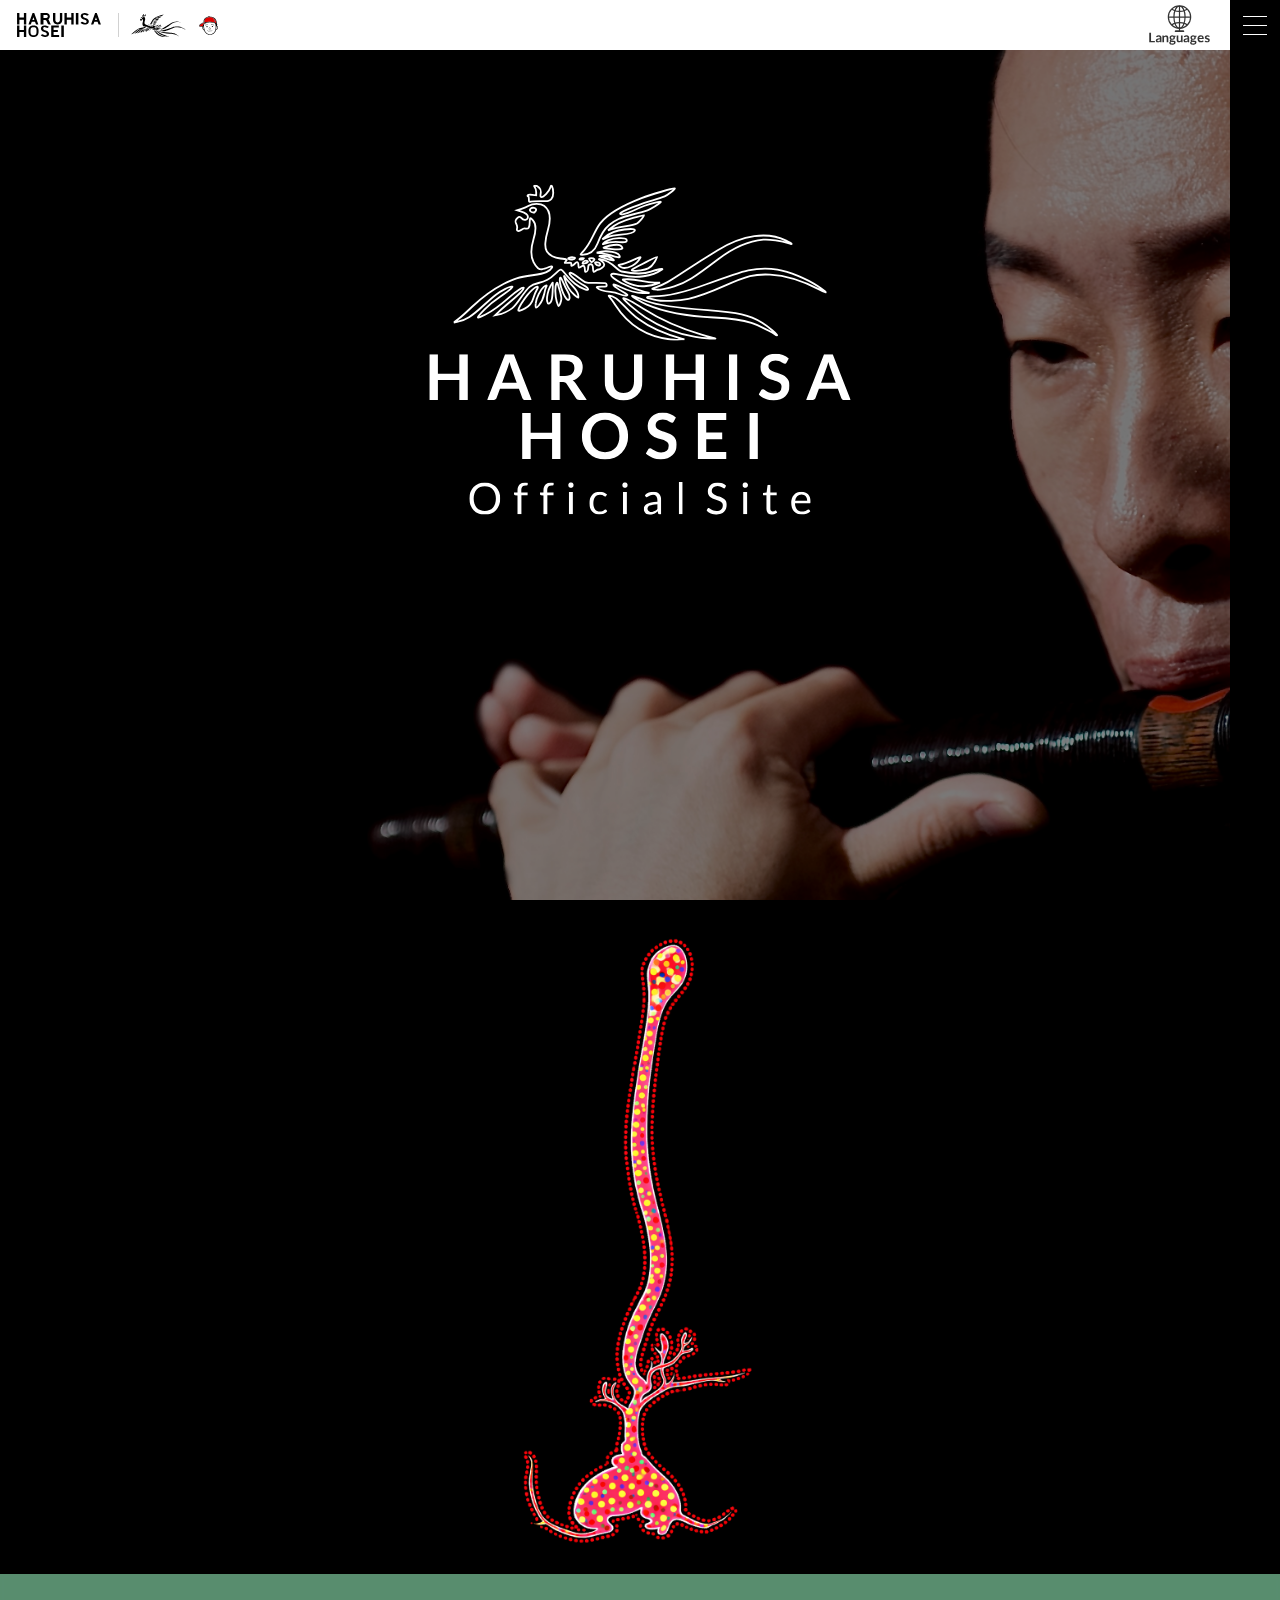
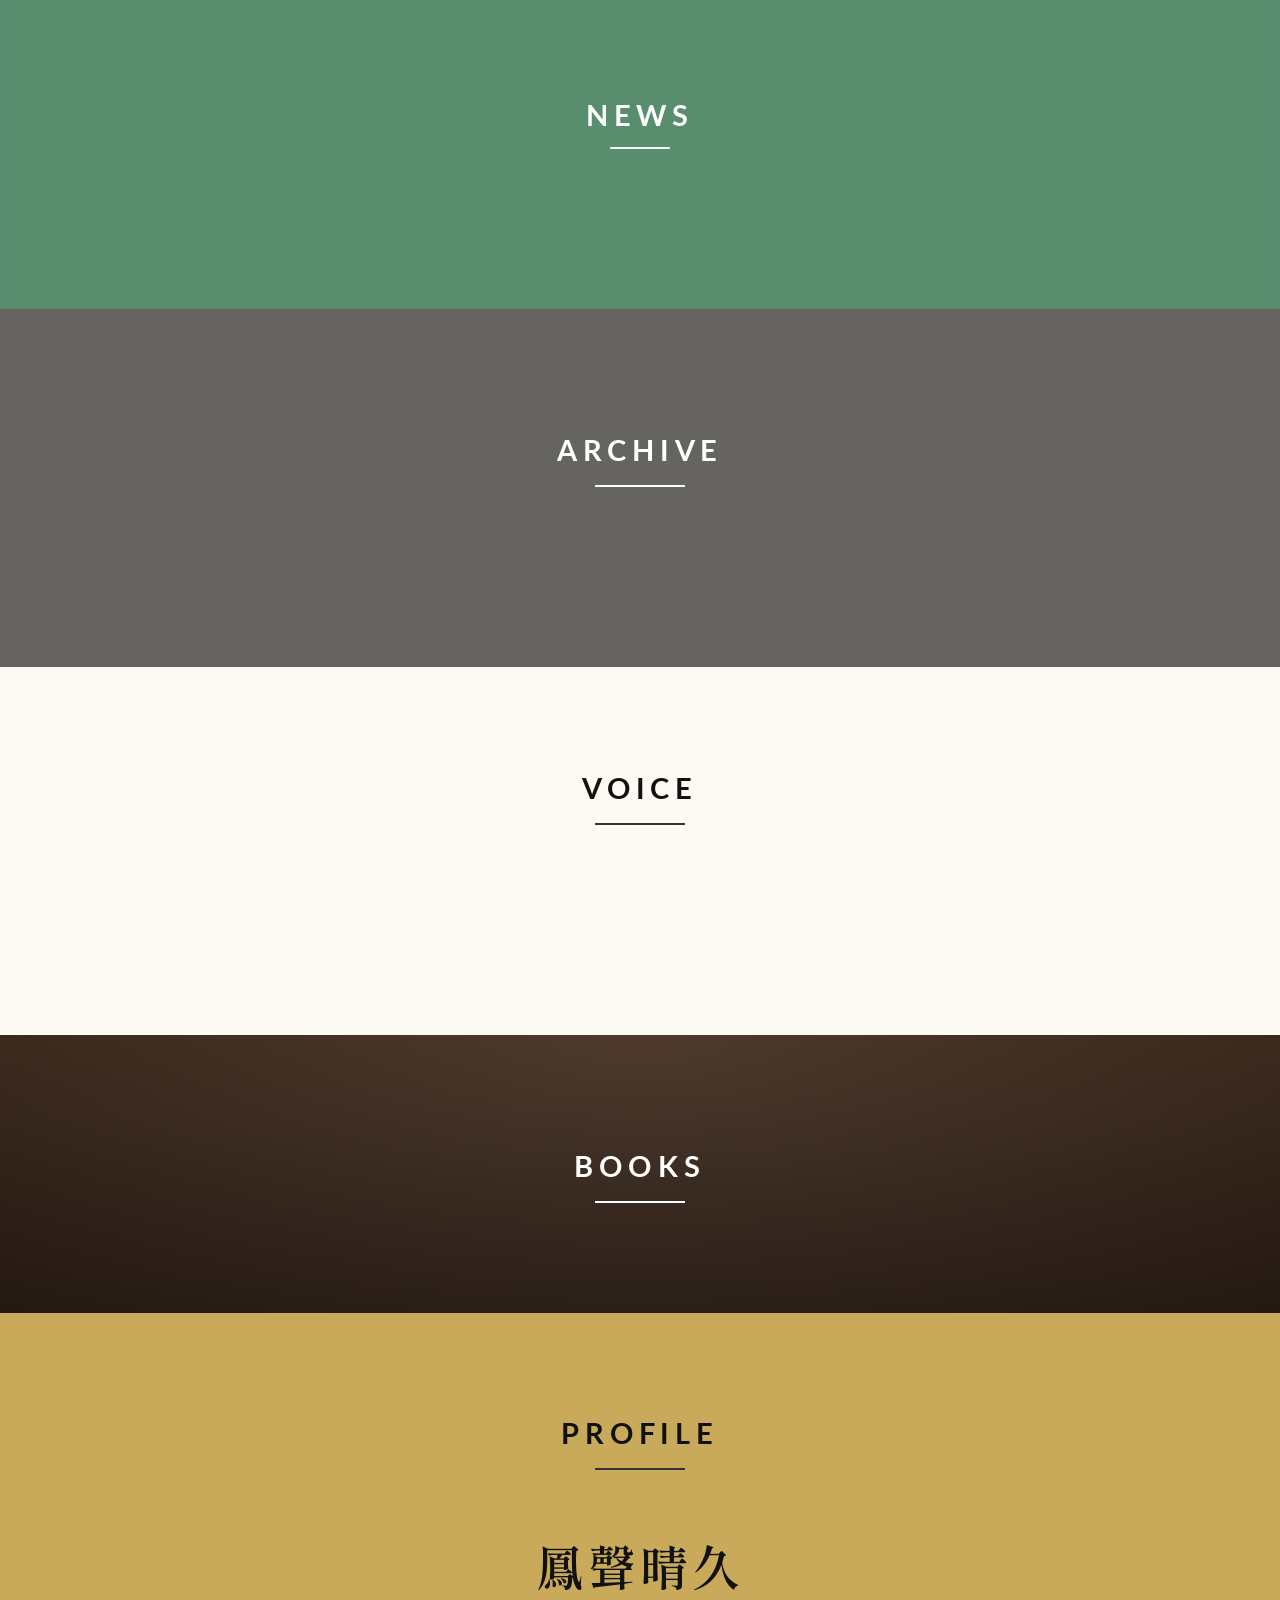
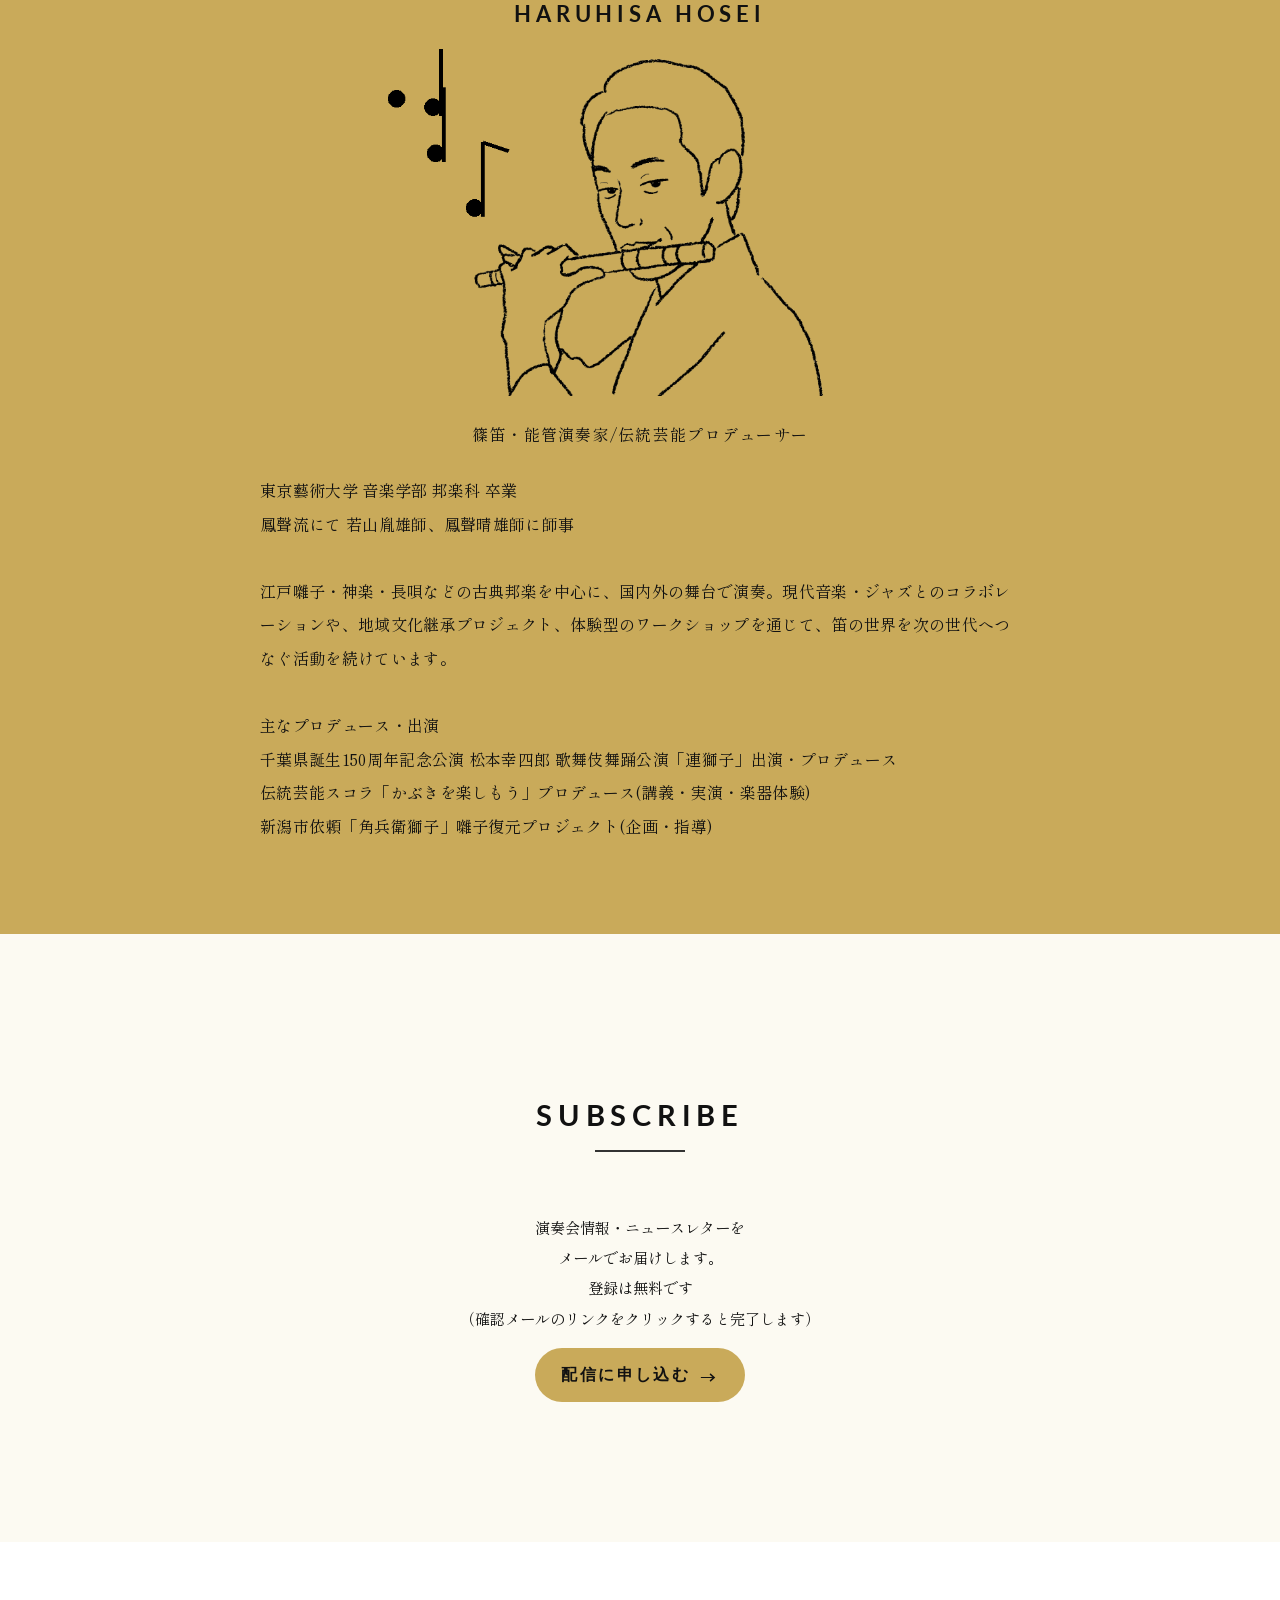
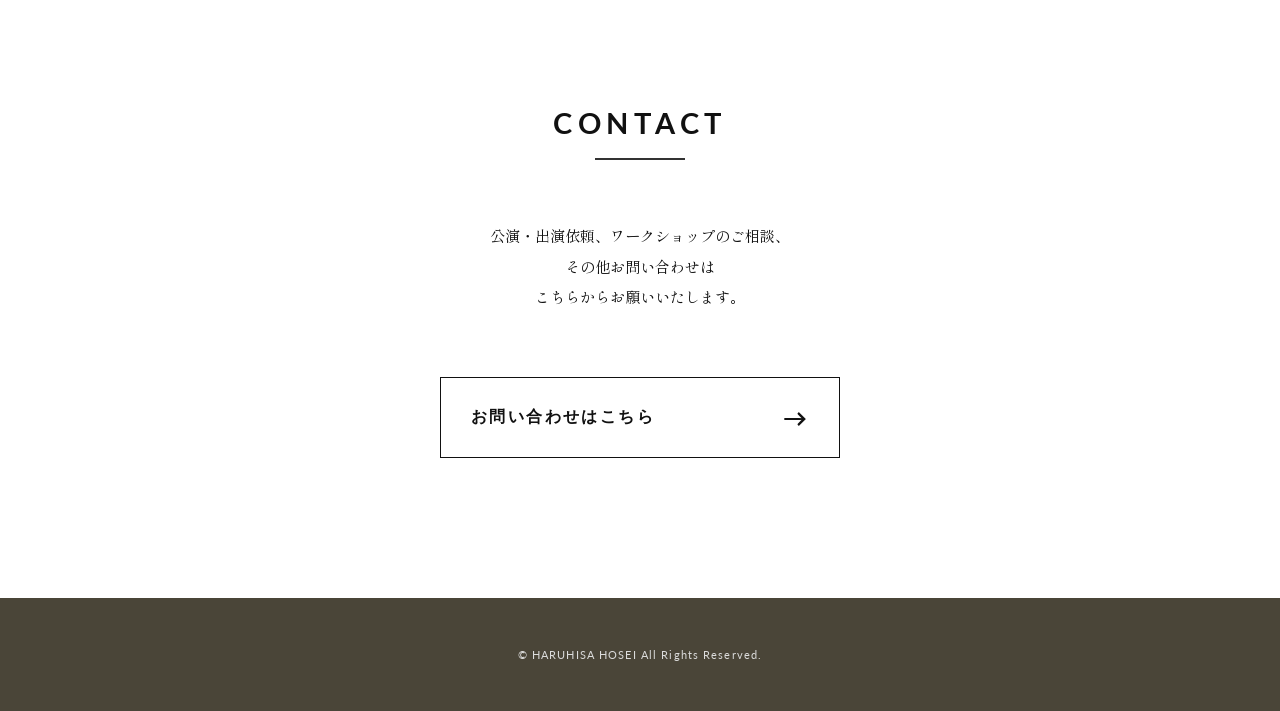
==== index.html @ f293d1dd "Add files via upload" ====
<!DOCTYPE html>
<html lang="ja">
<head>
<!-- Google tag (gtag.js) -->
<script async src="https://www.googletagmanager.com/gtag/js?id=G-Z133KGWFXY"></script>
<script>
  window.dataLayer = window.dataLayer || [];
  function gtag(){dataLayer.push(arguments);}
  gtag('js', new Date());
  gtag('config', 'G-Z133KGWFXY');
</script>

<meta charset="utf-8">
<title>鳳聲晴久|笛奏者・日本伝統音楽 Official Site</title>
<meta name="description" content="鳳聲晴久(ほうせい はるひさ)公式サイト。日本伝統音楽に基づく笛の演奏活動、公演情報、プロフィール、記録を掲載。">
<meta property="og:type" content="website">
<meta property="og:site_name" content="HARUHISA HOSEI OFFICIAL SITE">
<meta property="og:title" content="鳳聲晴久|笛奏者・日本伝統音楽 Official Site">
<meta property="og:description" content="鳳聲晴久(ほうせい はるひさ)公式サイト。日本伝統音楽に基づく笛の演奏活動、公演情報、プロフィール、記録を掲載。">
<meta property="og:url" content="https://haruhisa-hosei.com/">
<meta property="og:image" content="https://haruhisa-hosei.com/images/og-image.png">
<meta name="twitter:card" content="summary_large_image">
<meta name="viewport" content="width=device-width, initial-scale=1.0">

<link rel="icon" href="images/favicon-32.png" sizes="32x32">
<link rel="apple-touch-icon" href="images/apple-touch-icon.png">
<link rel="canonical" href="https://haruhisa-hosei.com/">
<link rel="alternate" hreflang="ja" href="https://haruhisa-hosei.com/">
<link rel="alternate" hreflang="en" href="https://haruhisa-hosei.com/index_en.html">

<link rel="stylesheet" href="https://cdn.jsdelivr.net/npm/swiper@11/swiper-bundle.min.css">
<link rel="preconnect" href="https://fonts.googleapis.com">
<link rel="preconnect" href="https://fonts.gstatic.com" crossorigin>
<link href="https://fonts.googleapis.com/css2?family=Shippori+Mincho:wght@400;700&family=Lato:wght@400;700&display=swap" rel="stylesheet">

<link rel="stylesheet" href="css/style.css">
</head>
<body class="home">
<a class="skip-link" href="#main">Skip to content</a>

<div class="top-sun-light" id="sunLight"></div>

<div class="fixed-menu-btn" id="menuBtn" role="button" tabindex="0" aria-label="メニューを開く" aria-controls="navOverlay" aria-expanded="false">
    <span></span><span></span><span></span>
</div>

<nav class="menu-overlay" id="navOverlay">
    <a class="menu-link" href="#top" style="--active-color: #fff;">TOP</a>
    <a class="menu-link" href="#news" style="--active-color: #90ee90;">NEWS</a>
    <a class="menu-link" href="#archive" style="--active-color: #aaa;">ARCHIVE</a>
    <a class="menu-link" href="#voice" style="--active-color: #3b7a57;">VOICE</a>
    <a class="menu-link" href="#books" style="--active-color: #7a4b23;">BOOKS</a>
    <a class="menu-link" href="#profile" style="--active-color: #c9aa5a;">PROFILE</a>
        <a class="menu-link" href="#subscribe" style="--active-color: #7a7a7a;">SUBSCRIBE</a>
<a class="menu-link" href="#contact" style="--active-color: #333;">CONTACT</a>
</nav>

<header id="top" class="hero-header">
    <div class="topbar">
        <div class="topbar-inner">
            <div class="brand-left">
                <img class="brand-name-logo" src="images/heder_name_logo.svg" alt="HARUHISA HOSEI">
                <div class="brand-divider"></div>
                <img alt="鳳聲晴久 公式ロゴ" class="brand-logo" src="images/phoenix_logo.svg">
                <img class="brand-face" src="images/hosei_face_cap_red.svg" alt="鳳聲晴久 アイコン">
            </div>
            <div class="topbar-right">
                <button class="lang-btn" id="langToggle" type="button" aria-label="Open language menu" aria-controls="langMenu" aria-expanded="false">
                    <img alt="言語切替" src="images/language_icon.svg">
</button>
                <div class="lang-menu" id="langMenu">
                    <a class="lang-item is-current" href="index.html" aria-current="page">JP</a>
                    <a class="lang-item" href="index_en.html">EN</a>
                </div>
            </div>
        </div>
    </div>
    <div class="hero-inner">
        <img alt="鳳聲晴久 公式ロゴ" class="profile-image hero-reveal hero-delay-logo" src="images/hero_logo.svg">
        <h1 class="english-name visually-hidden">HARUHISA HOSEI</h1>
        <p class="sub-title visually-hidden">OFFICIAL SITE</p>
    </div>
</header>


<div class="cordyceps-divider">
  <img src="images/cordyceps_original_embedded.svg" alt="Cordyceps motif" loading="lazy">
</div>

<main id="main">
    <section class="news-section" id="news">
        <h2 class="news-title fade-up">NEWS</h2>
        <div class="news-container">
            </div>
    </section>

    <section class="archive-section" id="archive">
        <div class="archive-content">
            <h2 class="section-title fade-up archive-title">ARCHIVE</h2>
            <div class="swiper archive-swiper fade-up delay-1">
                <div class="swiper-wrapper">
                    <!-- JS injects archive slides here -->
                </div>
            </div>
            </div>
        </div>
    </section>

    <section class="voice-section" id="voice">
        <h2 class="section-title fade-up">VOICE</h2>
        <div class="swiper swiper-container fade-up delay-1">
            <div class="swiper-wrapper">
                </div>
            <div class="swiper-button-next"></div>
            <div class="swiper-button-prev"></div>
        </div>
    </section>

    <section class="books-section" id="books">
  <div class="books-content">
    <h2 class="section-title fade-up">BOOKS</h2>

    <div class="swiper-container books-swiper fade-up delay-2" aria-label="Books slider">
      <div class="swiper-wrapper" id="booksWrapper">
        <!-- JS injects book slides here (from books.json) -->
      </div>

      <div class="swiper-button-prev" aria-label="Previous"></div>
      <div class="swiper-button-next" aria-label="Next"></div>
    </div>
  </div>
</section>

<section class="profile-section" id="profile">
        <div class="profile-card">
            <h2 class="section-title fade-up">PROFILE</h2>
            <div class="profile-names fade-up delay-1">
                <div class="profile-name-ja">鳳聲晴久</div>
                <div class="profile-name-en">HARUHISA HOSEI</div>
            </div>
            <div aria-label="profile animation" class="profile-anim-wrap fade-in delay-2">
                <img alt="Haruhisa Hosei" class="person-frame" src="images/profile.jpg" loading="lazy">
                <img alt="" class="notes-frame" src="images/notes_01.png" loading="lazy">
            </div>
            <div class="profile-role fade-up delay-3">篠笛・能管演奏家/伝統芸能プロデューサー</div>
            <div class="profile-text slide-left delay-4">
                東京藝術大学 音楽学部 邦楽科 卒業<br>鳳聲流にて 若山胤雄師、鳳聲晴雄師に師事<br><br>
                江戸囃子・神楽・長唄などの古典邦楽を中心に、国内外の舞台で演奏。現代音楽・ジャズとのコラボレーションや、地域文化継承プロジェクト、体験型のワークショップを通じて、笛の世界を次の世代へつなぐ活動を続けています。<br><br>
                主なプロデュース・出演<br>
                千葉県誕生150周年記念公演 松本幸四郎 歌舞伎舞踊公演「連獅子」出演・プロデュース<br>
                伝統芸能スコラ「かぶきを楽しもう」プロデュース(講義・実演・楽器体験)<br>
                新潟市依頼「角兵衛獅子」囃子復元プロジェクト(企画・指導)
            </div>
        </div>
    </section>
    <section class="subscribe-preview-section" id="subscribe">
        <h2 class="section-title fade-up">SUBSCRIBE</h2>
        <p class="fade-up delay-1" style="line-height:2.0; font-size:0.95rem;">
            演奏会情報・ニュースレターを<br>
            メールでお届けします。<br>
            登録は無料です<br>
            （確認メールのリンクをクリックすると完了します）
        </p>
        <a class="subscribe-link-btn fade-up delay-2" href="subscribe/index.html">
            配信に申し込む <span class="subscribe-arrow">→</span>
        </a>
</section>

<section class="contact-preview-section" id="contact">
        <h2 class="section-title fade-up">CONTACT</h2>
        <p class="fade-up delay-1" style="line-height:2.0; font-size:0.95rem;">
            公演・出演依頼、ワークショップのご相談、<br>その他お問い合わせは<br>こちらからお願いいたします。
        </p>
        <a class="contact-link-btn fade-up delay-2" href="contact.html">
            お問い合わせはこちら <span class="contact-arrow">→</span>
        </a>
    </section>
</main>

<footer>
    © HARUHISA HOSEI All Rights Reserved.
</footer>

<script src="https://cdn.jsdelivr.net/npm/swiper@11/swiper-bundle.min.js"></script>
<script>
  // First-party analytics (Cloudflare Worker)
  window.SELF_ANALYTICS_SITE = "main";
  window.SELF_ANALYTICS_NAME = "official";
  window.SELF_ANALYTICS_ENDPOINT = "https://analytics-worker.dic706.workers.dev/event";
</script>
<script src="js/script.js"></script>
</body>
</html>
---- css/style.css ----
@charset "UTF-8";

/* =========================================
   Base & Variables
   ========================================= */
:root {
    --color-bg-home: #fcfaf2;
    --color-bg-white: #ffffff;
    --color-text-main: #111111;
    --color-text-light: #dcdcdc;
    --color-accent-news: rgba(59, 122, 87, 0.85);
    --color-accent-profile: #c9aa5a;
    --color-footer: #4a4538;
    --font-serif: 'Shippori Mincho', serif;
    --font-sans: 'Lato', sans-serif;
}

*, *::before, *::after { box-sizing: border-box; }

body {
    font-family: var(--font-serif);
    margin: 0; padding: 0;
    color: var(--color-text-main);
    min-height: 100vh;
    width: 100%;
    position: relative;
    /* Default for contact page */
    background-color: var(--color-bg-white);
    display: flex;
    flex-direction: column;
}

a { text-decoration: none; color: inherit; }


/* Accessible: hide visually but keep for SEO/screen readers */
.visually-hidden {
  position: absolute !important;
  width: 1px !important;
  height: 1px !important;
  padding: 0 !important;
  margin: -1px !important;
  overflow: hidden !important;
  clip: rect(0, 0, 0, 0) !important;
  white-space: nowrap !important;
  border: 0 !important;
}


/* Home Specific Body Background */
body.home {
    background-color: var(--color-bg-home);
    overflow-x: hidden;
    display: block; /* Reset flex column */
}
body.home::before {
    content: ""; position: fixed; inset: 0;
    background-image: url('../images/bamboo.png');
    background-size: cover; background-position: center top;
    opacity: 0.15; mix-blend-mode: multiply; z-index: -5; pointer-events: none;
}

/* =========================================
   Animations
   ========================================= */
.fade-up { opacity: 0; transform: translateY(30px); transition: all 1.0s cubic-bezier(0.16, 1, 0.3, 1); }
.fade-up.is-visible { opacity: 1; transform: translateY(0); }
.fade-in { opacity: 0; transition: opacity 2s ease-out; }
.fade-in.is-visible { opacity: 1; }
.slide-left { opacity: 0; transform: translateX(-50px); transition: all 1.2s cubic-bezier(0.16, 1, 0.3, 1); }
.slide-left.is-visible { opacity: 1; transform: translateX(0); }

.delay-1 { transition-delay: 0.1s; }
.delay-2 { transition-delay: 0.3s; }
.delay-3 { transition-delay: 0.5s; }
.delay-4 { transition-delay: 0.7s; }

.hero-reveal { opacity: 0; animation: heroReveal 1.4s cubic-bezier(0.22, 1, 0.36, 1) forwards; }
@keyframes heroReveal { 0% { opacity: 0; transform: translateY(25px); } 100% { opacity: 1; transform: translateY(0); } }
.hero-delay-logo { animation-delay: 0.8s; }
.hero-delay-title { animation-delay: 1.1s; }
.hero-delay-sub { animation-delay: 1.4s; }

/* Light Effect (Home) */
.top-sun-light {
    position: fixed; top: 0; left: 0; width: 100%; height: 60px;
    background: linear-gradient(to bottom, rgba(255, 255, 255, 1.0) 0%, rgba(255, 240, 190, 0.6) 50%, rgba(255, 255, 255, 0) 100%);
    z-index: 100; pointer-events: none; mix-blend-mode: hard-light;
    opacity: 0; transition: opacity 0.6s ease;
}
.top-sun-light.is-active { opacity: 1; animation: lightShimmer 4s ease-in-out infinite alternate; }
@keyframes lightShimmer { 0% { opacity: 0.9; } 100% { opacity: 1.0; transform: scaleY(1.05); } }

/* =========================================
   Header & Navigation
   ========================================= */
/* Topbar (Sticky on Contact, Absolute on Home) */
.topbar {
    width: 100%; height: 50px; background: #fff; z-index: 50;
    display: flex; align-items: center;
}
body.home .topbar { position: absolute; top: 0; left: 0; }
body.page-contact .topbar { position: fixed; top: 0; left: 0; height: 60px; border-bottom: 1px solid rgba(0,0,0,0.05); }

.topbar-inner {
    width: 100%; height: 100%; padding: 0 60px 0 12px;
    display: flex; justify-content: space-between; align-items: center; box-sizing: border-box;
}
body.page-contact .topbar-inner { padding: 0 20px 0 20px; padding-right: 70px; }

.brand-left { display: flex; align-items: center; gap: 10px; color: #111; }
.brand-stacked { display: flex; flex-direction: column; align-items: flex-start; justify-content: center; line-height: 0.92; }
.brand-stacked .b1, .brand-stacked .b2 {
    font-family: var(--font-sans); font-weight: 700; font-size: 12px;
    letter-spacing: 0.26em; margin: 0; line-height: 1; color: #111;
}
.brand-divider { width: 1px; height: 24px; background: rgba(0,0,0,0.18); }
.brand-logo { height: 20px; width: auto; display: block; }

/* Language Menu */
.topbar-right { position: relative; display: flex; align-items: center; justify-content: center; margin-left: auto; }
.lang-btn {
    width: 50px; height: 50px; display: flex; flex-direction: column; align-items: center; justify-content: center;
    gap: 4px; border: 0; background: transparent; padding: 0; cursor: pointer; color: #111;
}
.lang-btn img { width: 22px; height: 22px; display: block; }
.lang-btn .lang-label { font-family: var(--font-sans); font-size: 11px; letter-spacing: 0.06em; line-height: 1; color: #111; }

.lang-menu {
    position: absolute; top: 50px; right: -10px;
    background: #fff; border: 1px solid #eee; box-shadow: 0 4px 12px rgba(0,0,0,0.1);
    display: flex; flex-direction: column; width: 80px;
    opacity: 0; visibility: hidden; transform: translateY(-10px);
    transition: all 0.3s ease; z-index: 10002;
}
.lang-menu.is-open { opacity: 1; visibility: visible; transform: translateY(0); }
.lang-item {
    display: block; padding: 12px 0; text-align: center;
    font-family: var(--font-sans); font-size: 0.9rem; color: #999;
    text-decoration: none; transition: 0.3s;
}
.lang-item:hover { background-color: var(--color-bg-home); color: #111; }
.lang-item.is-current { color: #111; font-weight: bold; pointer-events: none; }

/* Hamburger Menu */
.fixed-menu-btn {
    position: fixed; top: 0; right: 0; width: 50px; height: 50px;
    background-color: #000; z-index: 10001;
    display: flex; flex-direction: column; justify-content: center; align-items: center;
    cursor: pointer; transition: top 0.5s cubic-bezier(0.2, 0.8, 0.2, 1);
}
body.page-contact .fixed-menu-btn { width: 60px; height: 60px; }
.fixed-menu-btn.is-active-scroll { top: 50px; }

.fixed-menu-btn span {
    display: block; width: 24px; height: 1px; background-color: #fff;
    margin: 4px 0; transition: 0.4s;
}
.fixed-menu-btn.is-open span:nth-child(1) { transform: translateY(9px) rotate(45deg); }
.fixed-menu-btn.is-open span:nth-child(2) { opacity: 0; }
.fixed-menu-btn.is-open span:nth-child(3) { transform: translateY(-9px) rotate(-45deg); }

.menu-overlay {
    position: fixed; inset: 0; background: rgba(0, 0, 0, 0.95); z-index: 10000;
    display: flex; flex-direction: column; justify-content: center; align-items: flex-start;
    padding-left: 10%; opacity: 0; pointer-events: none; transition: opacity 0.5s;
}
.menu-overlay.is-open { opacity: 1; pointer-events: auto; }
.menu-link {
    font-family: var(--font-sans); font-size: 2rem; color: #fff; text-decoration: none;
    margin: 15px 0; letter-spacing: 0.1em; position: relative;
    will-change: letter-spacing, color;
    transition: letter-spacing 0.5s cubic-bezier(0.25, 0.46, 0.45, 0.94), color 0.3s ease;
}
.menu-link.is-active, .menu-link:active, .menu-link:hover { letter-spacing: 0.3em; color: var(--active-color); }


/* =========================================
   Home: Hero Section
   ========================================= */
header.hero-header {
    position: relative; min-height: 100vh; width: 100%;
    display: flex; align-items: center; justify-content: center; text-align: center;
    background-image: url('../images/officialtop.png');
    background-size: 88%; background-position: 68% center;
    background-repeat: no-repeat; background-color: #000; color: #fff;
    opacity: 0; transition: opacity 2s ease;
}
header.hero-header.is-visible { opacity: 1; }
header.hero-header::before{ content:""; position:absolute; inset:0; background: rgba(0,0,0,0.46); z-index:0; pointer-events:none; }

.hero-inner { position: relative; z-index: 2; transform: translateY(-100px); text-align: center; }
.profile-image { width: 440px; max-width: 92vw; height: auto; display: block; margin: 0 auto; filter: drop-shadow(0 14px 30px rgba(0,0,0,0.40)); }
.english-name {
    font-family: var(--font-sans); font-size: 4.2rem; letter-spacing: 0.32em;
    font-weight: 700; line-height: 1.05; text-transform: uppercase;
    text-shadow: 0 10px 24px rgba(0,0,0,0.40); margin: -10px 0 0 0;
}
.sub-title {
    font-family: var(--font-sans); font-size: 1.1rem; letter-spacing: 0.38em;
    opacity: 0.95; text-shadow: 0 10px 24px rgba(0,0,0,0.40); margin-top: -2px;
}
.hero-tagline { display: none !important; }

/* =========================================
   Home: News Section
   ========================================= */
.news-section {
    background-color: var(--color-accent-news); color: #fff;
    padding: 100px 20px; text-align: center; margin-bottom: 0px;
    backdrop-filter: blur(2px); position: relative; z-index: 1;
}
.section-title {
    text-align: center; font-size: 1.8rem; letter-spacing: 0.2em;
    margin-bottom: 60px; font-weight: 700; font-family: var(--font-sans);
}
.section-title::after { content: ""; display: block; width: 90px; height: 2px; background: #333; margin: 18px auto 0; }
.news-title { font-size: 1.8rem; letter-spacing: 0.2em; margin-bottom: 60px; font-weight: 700; font-family: var(--font-sans); }
.news-title::after { content: ""; display: block; width: 60px; height: 2px; background: #fff; margin: 15px auto 0; border-radius: 2px; }
.news-container { max-width: 600px; margin: 0 auto; text-align: left; }
.news-item { margin-bottom: 50px; }
/* News Stagger Animation handled in JS/CSS */
.news-item.fade-up { opacity: 0; transform: translateY(14px); transition: opacity .55s ease, transform .55s ease; will-change: opacity, transform; }
.news-item.fade-up.is-visible { opacity: 1; transform: translateY(0); }

.news-date { font-size: 1.5rem; font-weight: 700; font-family: var(--font-sans); margin-bottom: 15px; display: block; }
.news-text { font-size: 0.95rem; line-height: 2.0; opacity: 0.9; }
.news-text a { text-decoration: underline; color: #fff; }

/* =========================================
   Home: Archive Section
   ========================================= */
.archive-section {
    position: relative; padding: 100px 0 120px;
    background-image: url('../images/image.png'); /* Note: User to provide/check this */
    background-size: cover; background-position: center; background-attachment: fixed;
    color: #fff;
}
.archive-section::before { content: ""; position: absolute; inset: 0; background: rgba(0,0,0,0.6); }
.archive-content { position: relative; z-index: 2; }
.archive-title { color: #fff; }
.archive-title::after { background: #fff; }

.archive-swiper .swiper-slide { height: auto; width: 300px; padding: 0; background: transparent; flex-direction: column; align-items: flex-start; }
.archive-card {
    background: #fff; padding: 0; width: 100%; height: 484px;
    box-shadow: 0 15px 40px rgba(0,0,0,0.5); transition: transform 0.3s;
    display: flex; flex-direction: column; overflow: hidden;
}
.archive-card img { width: 100%; height: 424px; display: block; object-fit: cover; }
.archive-info {
    background: #fff; padding: 5px 15px; width: 100%; color: #111; height: 60px;
    display: flex; flex-direction: column; justify-content: center;
}
.archive-date { font-family: var(--font-sans); font-size: 0.75rem; color: #666; margin: 0; }
.archive-name { font-size: 0.9rem; font-weight: bold; line-height: 1.3; margin: 2px 0 0; }

/* =========================================
   Home: Voice Section
   ========================================= */
.voice-section { padding: 80px 0 100px; width: 100%; overflow: hidden; position: relative; z-index: 1; }
.swiper-container { width: 100%; padding-bottom: 50px; }
.voice-slide {
    background: #fff; width: 85%; max-width: 380px; height: 600px;
    box-shadow: 0 10px 30px rgba(0,0,0,0.08); display: flex; flex-direction: column;
    justify-content: flex-start; padding: 0; overflow: hidden;
}
.voice-img-box {
    width: 100%; height: 300px; flex-shrink: 0; margin-bottom: 0;
    display: flex; justify-content: center; align-items: center; background: #fff; overflow: hidden;
}
.voice-photo { width: 100%; height: 100%; object-fit: cover; display: block; }
.voice-logo-placeholder { width: 50%; height: auto; opacity: 0.8; object-fit: contain; }

.voice-content { width: 100%; text-align: left; padding: 20px 30px 30px; flex-grow: 1; }
.voice-date-text {
    font-family: var(--font-sans); font-size: 1.6rem; letter-spacing: 0.1em;
    margin: 0 0 8px 0; padding-bottom: 8px; border-bottom: 2px solid #111;
    display: inline-block; width: 100%;
}
.voice-body { font-size: 0.95rem; line-height: 1.8; color: #111; text-align: left; margin-top: 0; }
.swiper-button-next, .swiper-button-prev {
    color: #333 !important; background: rgba(255,255,255,0.9);
    width: 50px; height: 50px; border-radius: 50%; box-shadow: 0 2px 10px rgba(0,0,0,0.1);
}

/* =========================================
   Home: Books Section
   ========================================= */
.books-section{
    /* 木目本棚っぽい雰囲気（画像不要のCSS木目） */
    background:
      radial-gradient(1200px 600px at 50% 0%, rgba(255,255,255,0.10), rgba(0,0,0,0.25)),
      linear-gradient(180deg, #3a2415, #23150d);
    padding: 90px 20px;
    color: #fff;
    position: relative;
    overflow: hidden;
}

.books-content{ max-width: 980px; margin: 0 auto; }
.books-section .section-title{ color:#fff; margin-bottom: 10px; letter-spacing: 0.22em; }
.books-section .section-title::after{ background:#fff; }

.books-lead{
    color: rgba(255,255,255,0.78);
    margin: 0 0 26px;
    text-align: center;
    font-size: 14px;
}

.books-swiper .swiper-slide{ background: transparent; }

.book-card{
  width:85%;
  max-width:380px;
  height:600px;
  background:#fff;
  box-shadow:0 8px 18px rgba(0,0,0,0.18);
  overflow:hidden;
  border-radius:0;
  border:none;
  display:flex;
  flex-direction:column;
}

.book-cover{
  height:240px; /* 4:6 ratio (image:text) within 600px card */
  background:#eee;
  overflow:hidden;
  border-radius:0;
  border:none;
}
.book-cover img{
  width:100%;
  height:100%;
  object-fit:cover;
  display:block;
  border-radius:0;
}

.book-info{ display:flex; flex-direction:column; justify-content:center; min-width:0; }

.book-title{ margin:0; font-size:22px; line-height:1.2; }
.book-sub{ margin:8px 0 10px; color: rgba(255,255,255,0.82); font-size:14px; }
.book-meta{ font-size:13px; color: rgba(255,255,255,0.72); margin-bottom: 14px; }

.book-buy{
    display: inline-flex;
    align-items: center;
    justify-content: center;
    padding: 12px 16px;
    border-radius: 12px;
    background: #fff;
    color: #1a120c;
    text-decoration: none;
    font-weight: 800;
    width: fit-content;
    transition: transform .18s ease, opacity .18s ease;
}
.book-buy:hover{ transform: translateY(-1px); }

.book-detail{
  flex:1; /* takes remaining ~360px */
  padding:22px;
  position:relative;
  z-index:1;
  display:flex;
  flex-direction:column;
  justify-content:flex-start;
}
.book-detail summary{ cursor:pointer; font-size:13px; opacity:0.9; }
.book-detail-inner{ margin-top: 10px; font-size:13px; color: rgba(255,255,255,0.78); }

.book-back{
    margin-top: 12px;
    border-radius: 12px;
    overflow: hidden;
    border: 1px solid rgba(255,255,255,0.12);
    background: rgba(255,255,255,0.04);
    max-width: 320px;
}
.book-back img{ width:100%; height:auto; display:block; }

@media (max-width: 640px){
    .book-card{ grid-template-columns: 1fr; }
    .book-cover{ max-width: 260px; margin: 0 auto; }
    .book-info{ text-align: center; }
    .book-buy{ margin: 0 auto; }
    .book-back{ margin-left: auto; margin-right: auto; }
}

/* =========================================
   Home: Profile Section
   ========================================= */
.profile-section { background: var(--color-accent-profile); padding: 80px 20px 90px; }
.profile-card { max-width: 820px; margin: 0 auto; }
.profile-names { margin-bottom: 22px; text-align: center; }
.profile-name-ja { font-size: 48px; letter-spacing: 0.08em; font-weight: 600; }
.profile-name-en { font-family: var(--font-sans); font-size: 22px; letter-spacing: 0.22em; font-weight: 700; }
.profile-role { text-align: center; font-size: 16px; letter-spacing: 0.08em; margin: 18px 0 0; }
.profile-text {
    max-width: 760px; margin: 28px auto 0; font-size: 16px; line-height: 2.1;
    letter-spacing: 0.02em; text-align: left;
}
.profile-anim-wrap { width: min(520px, 88vw); margin: 18px auto 26px; position: relative; }
.profile-anim-wrap img { width: 100%; height: auto; display: block; }
.profile-anim-wrap .notes-frame { position: absolute; inset: 0; pointer-events: none; }

/* =========================================
   Home: Contact Preview
   ========================================= */


/* Subscribe Preview Section (between PROFILE and CONTACT) */
.subscribe-preview-section{
  padding: 140px 20px;
  text-align: center;
  background-color:  transparent;
}
.subscribe-link-btn{
  display: inline-flex;
  align-items: center;
  justify-content: center;
  gap: 10px;
  padding: 16px 26px;
  border: 1px solid var(--color-border);
  border-radius: 999px;
  background-color: var(--color-accent-profile);
  color: #111;
  text-decoration: none;
  letter-spacing: 0.15em;
  text-transform: uppercase;
  font-weight: 700;
  font-family: var(--font-sans);
  transition: transform .2s ease, box-shadow .2s ease, background-color .2s ease;
}
.subscribe-link-btn:hover{
  transform: translateY(-2px);
  box-shadow: 0 12px 28px rgba(0,0,0,.10);
}
.subscribe-link-btn:active{
  transform: translateY(0);
  box-shadow: 0 6px 14px rgba(0,0,0,.10);
}
.subscribe-link-btn .arrow{
  font-size: 18px;
  line-height: 1;
}
.subscribe-link-btn:hover{
  transform: translateY(-1px);
  background-color: rgba(255,255,255,1);
}
.subscribe-arrow{
  display: inline-block;
  transform: translateY(1px);
}

.contact-preview-section { background-color: #fff; padding: 140px 20px; text-align: center; color: #111; }
.contact-link-btn {
    display: inline-flex; align-items: center; justify-content: space-between;
    width: min(400px, 90vw); padding: 25px 30px; margin-top: 50px;
    border: 1px solid #111; font-family: var(--font-sans); font-weight: 700;
    letter-spacing: 0.15em; color: #111; transition: all 0.4s ease;
}
.contact-link-btn:hover { background-color: #111; color: #fff; letter-spacing: 0.25em; }
.contact-arrow { font-size: 1.5rem; }

/* =========================================
   Contact Page Content
   ========================================= */
.contact-main-content {
    flex: 1; padding: 160px 20px 100px; max-width: 800px;
    margin: 0 auto; width: 100%; text-align: center;
}
.page-title {
    font-family: var(--font-sans); font-size: 2.4rem; letter-spacing: 0.25em;
    margin-bottom: 80px; font-weight: 700;
}
.contact-body { text-align: left; display: inline-block; max-width: 650px; }
.intro-text { font-size: 1.1rem; font-weight: bold; margin-bottom: 40px; line-height: 1.8; }
.note-list { margin-bottom: 60px; font-size: 0.9rem; line-height: 2.0; color: #444; }
.note-item { display: flex; align-items: flex-start; margin-bottom: 10px; }
.note-mark { margin-right: 0.5em; display: inline-block; }
.email-link {
    display: inline-block; font-family: var(--font-sans); font-size: 1.4rem;
    font-weight: 700; color: #111; border-bottom: 2px solid #111;
    padding-bottom: 5px; transition: opacity 0.3s; letter-spacing: 0.05em;
}
.email-link:hover { opacity: 0.6; }

/* =========================================
   Footer & Misc
   ========================================= */
footer {
    background-color: var(--color-footer); color: var(--color-text-light);
    text-align: center; padding: 50px 20px; font-size: 0.7rem;
    font-family: var(--font-sans); letter-spacing: 0.1em;
}
.skip-link {
    position: absolute; left: -9999px; top: 10px;
    background: #fff; color: #111; border: 2px solid #111;
    padding: 10px 14px; z-index: 20000; font-family: var(--font-sans);
    letter-spacing: 0.08em;
}
.skip-link:focus { left: 10px; }

/* Media Queries */
@media (max-width: 480px) {
    header.hero-header { background-size: 118%; background-position: 62% center; padding: 82px 16px 68px; }
    .profile-image { width: 300px; }
    .english-name { font-size: 2.9rem; letter-spacing: 0.24em; }
    .sub-title { font-size: 1.0rem; letter-spacing: 0.34em; }
    .hero-inner { transform: translateY(-80px); }
    /* Contact Page Mobile */
    .page-title { font-size: 2.0rem; margin-bottom: 60px; }
    .intro-text { font-size: 1.0rem; }
    .email-link { font-size: 1.1rem; }
    .contact-body { width: 100%; }
}
@media (prefers-reduced-motion: reduce) {
    *, *::before, *::after { animation-duration: 0.01ms !important; transition-duration: 0.01ms !important; }
}

/* Touch Polish */
.fixed-menu-btn, .lang-btn, .menu-link { -webkit-tap-highlight-color: transparent; touch-action: manipulation; }
.fixed-menu-btn { user-select: none; }
.fixed-menu-btn.is-pressing { transform: scale(0.98); }
.menu-link { padding: 14px 10px; }
.menu-link:active { opacity: 0.75; }

/* =========================================
   Header Brand (Normalized SVGs) – SINGLE FINAL (Phoenix up / Face down)
   ========================================= */

.brand-left{
    display:flex;
    align-items:center;
    gap:12px;
}

/* Name (heder_name_logo.svg) */
.brand-name-logo{
    height:30px;
    width:auto;
    display:block;
}

/* Phoenix (phoenix_logo.svg) */
.brand-logo{
    height:23px; /* +40% from 16px (final) */
    width:auto;
    display:block;
}

/* Face (hosei_face_cap_red.svg) */
.brand-face{
    height:18px; /* -25% from 24px */
    width:auto;
    display:block;
}

/* Home (hero) emphasis */
body.home .brand-name-logo{ height:34px; }
body.home .brand-face{ height:21px; }  /* -25% from 28px */
body.home .brand-logo{ height:23px; }  /* +25% from 16px */

/* Mobile */
@media (max-width:480px){
    .brand-left{ gap:10px; }
    .brand-name-logo{ height:26px; }
    .brand-face{ height:16px; }  /* ~-25% from 22px */
    .brand-logo{ height:21px; }  /* ~+40% from 14px (final) */
}


/* Cordyceps divider */
.cordyceps-divider {
  background: #000;
  display: flex;
  justify-content: center;
  align-items: center;
  padding: 24px 0 20px;
}
.cordyceps-divider img {
  max-width: 420px;
  width: 70%;
  height: auto;
  display: block;
}
@media (max-width: 768px) {
  .cordyceps-divider img {
    max-width: 300px;
    width: 80%;
  }
}

/* ===================================================
   Language icon (SVG with "Languages" text inside)
   (Mobile 40px + shift toward hamburger)
   =================================================== */
.lang-btn{
  width: auto;              /* allow horizontal expansion */
  min-width: 50px;
  padding: 0 10px;
  gap: 0;
  flex-direction: row;
  align-items: center;
  justify-content: center;
}

.lang-btn img{
  height: 40px;             /* desktop size */
  width: auto;
  display: block;
}

@media (max-width: 480px){
  .lang-btn{
    margin-right: -10px;     /* shift toward hamburger */
    padding-right: 4px;     /* keep tap area */
  }
  .lang-btn img{
    height: 40px;           /* mobile size */
  }
}


/* =========================================
   Books (Voice-like Card)
   ========================================= */
.books-swiper { padding: 10px 0 0; }
.books-swiper .swiper-slide { display: flex; justify-content: center; }

.book-slide { /* inherits .voice-slide sizing */ }

.book-img-box { /* inherits .voice-img-box */ }

.book-content{
  width: 100%;
  padding: 22px 30px 28px;
  flex-grow: 1;
  text-align: left;
  color: #111; /* ensure readable on white card */
}
.book-title{
  font-family: var(--font-sans);
  font-size: 1.8rem;
  letter-spacing: 0.08em;
  margin: 0 0 6px 0;
}
.book-sub{
  margin: 0 0 14px 0;
  color: #444;
  font-size: 0.95rem;
  line-height: 1.6;
}
.book-date{
  margin: 0 0 10px 0;
  font-family: var(--font-sans);
  font-size: 0.95rem;
  letter-spacing: 0.08em;
  color: #111;
}
.book-divider{
  height: 2px;
  background: #111;
  width: 100%;
  margin: 0 0 14px 0;
}
.book-comment{
  margin: 0 0 16px 0;
  font-size: 0.95rem;
  line-height: 1.8;
  color: #111;
}
.book-buy{
  display: inline-flex;
  justify-content: center;
  align-items: center;
  width: 180px;
  height: 46px;
  border-radius: 999px;
  background: #111;
  color: #fff;
  text-decoration: none;
  font-weight: 700;
  letter-spacing: 0.08em;
}
.book-buy:hover{ opacity: 0.88; }

.book-detail{
  margin-top: 14px;
  border-top: 1px solid rgba(0,0,0,0.12);
  padding-top: 12px;
}
.book-detail > summary{
  cursor: pointer;
  list-style: none;
  font-weight: 700;
  color: #111;
}
.book-detail > summary::-webkit-details-marker{ display:none; }
.book-detail-inner{
  margin-top: 12px;
  color: #111;
  opacity: 0.92;
  line-height: 1.8;
}
.book-back{ margin-top: 12px; }
.book-back-img{
  width: 100%;
  height: auto;
  display: block;
  border: 1px solid rgba(0,0,0,0.10);
}

/* Books section typography on dark background */
.books-section .books-lead{ color: rgba(255,255,255,0.78); }

/* Ensure Books section background is solid (no stripes) */
.books-section{
  background:
    radial-gradient(1200px 600px at 50% 0%, rgba(255,255,255,0.10), rgba(0,0,0,0.25)),
    linear-gradient(180deg, #3a2415, #23150d);
}
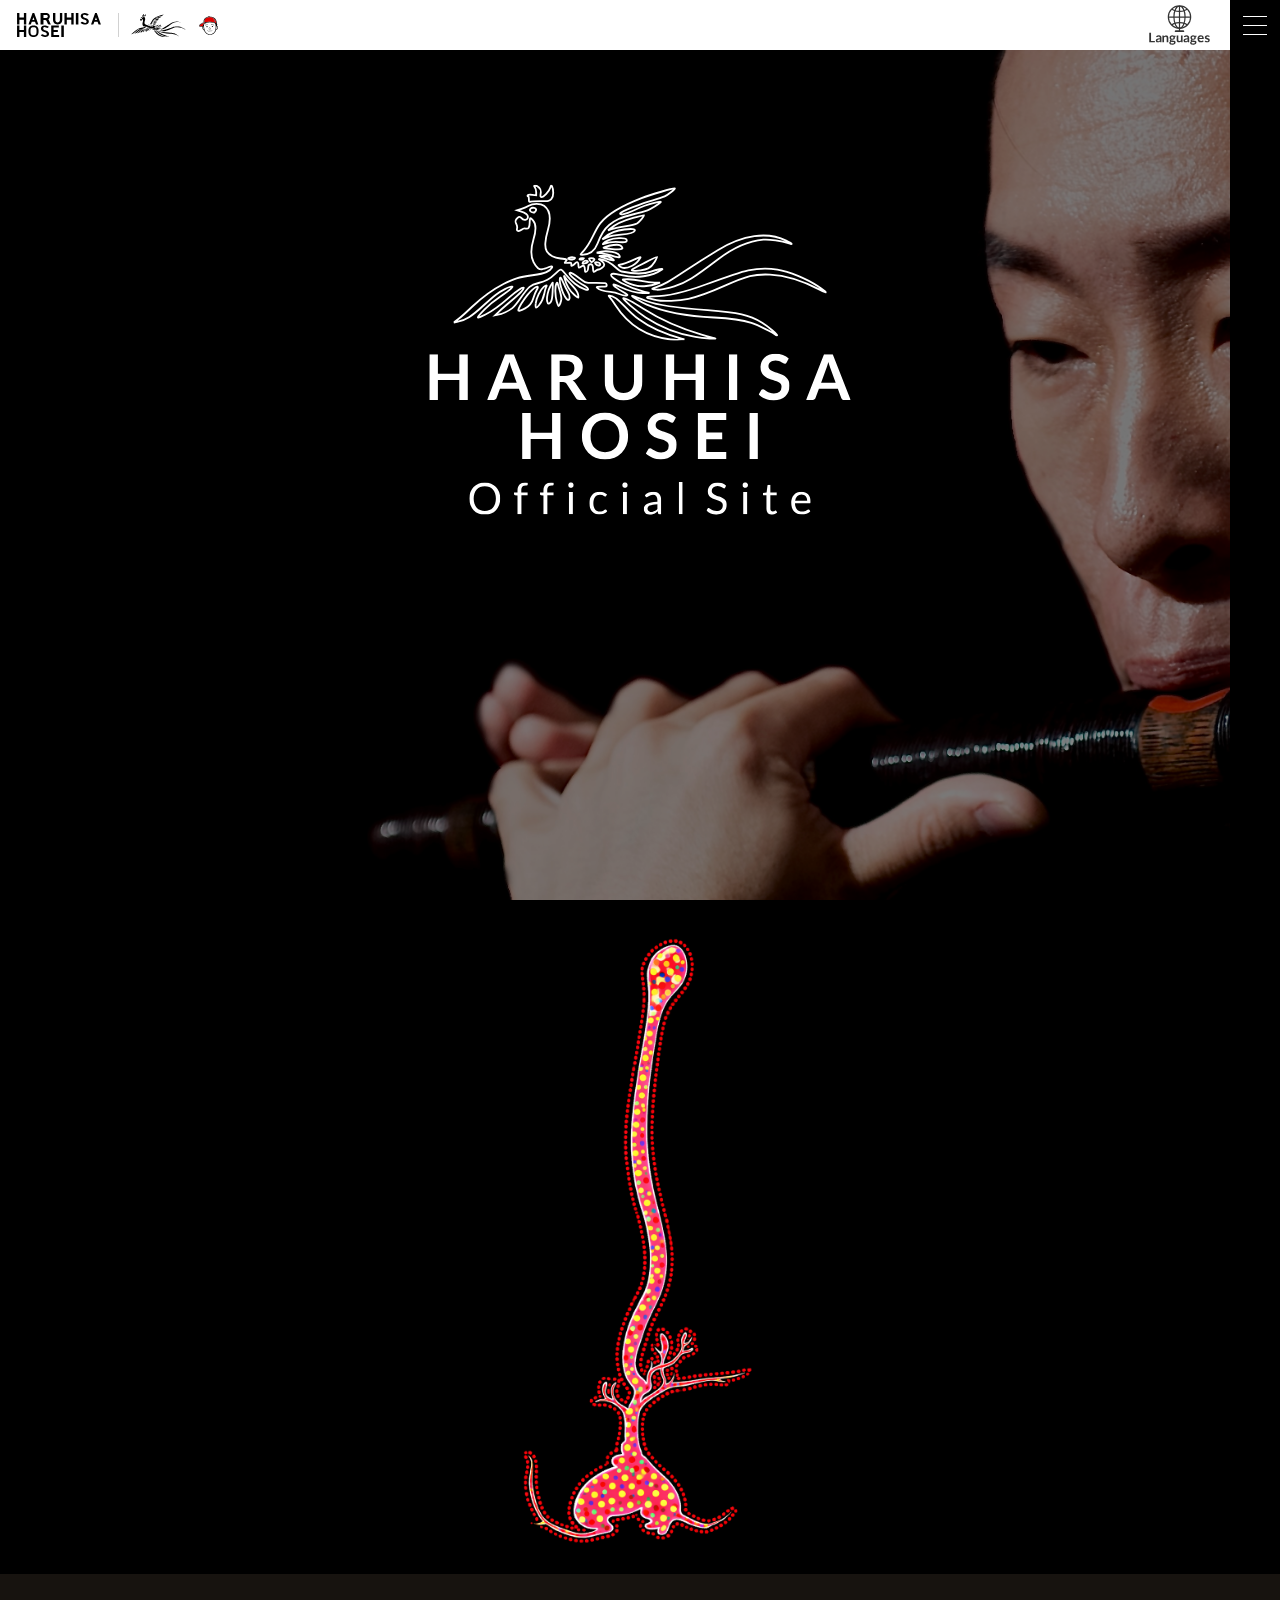
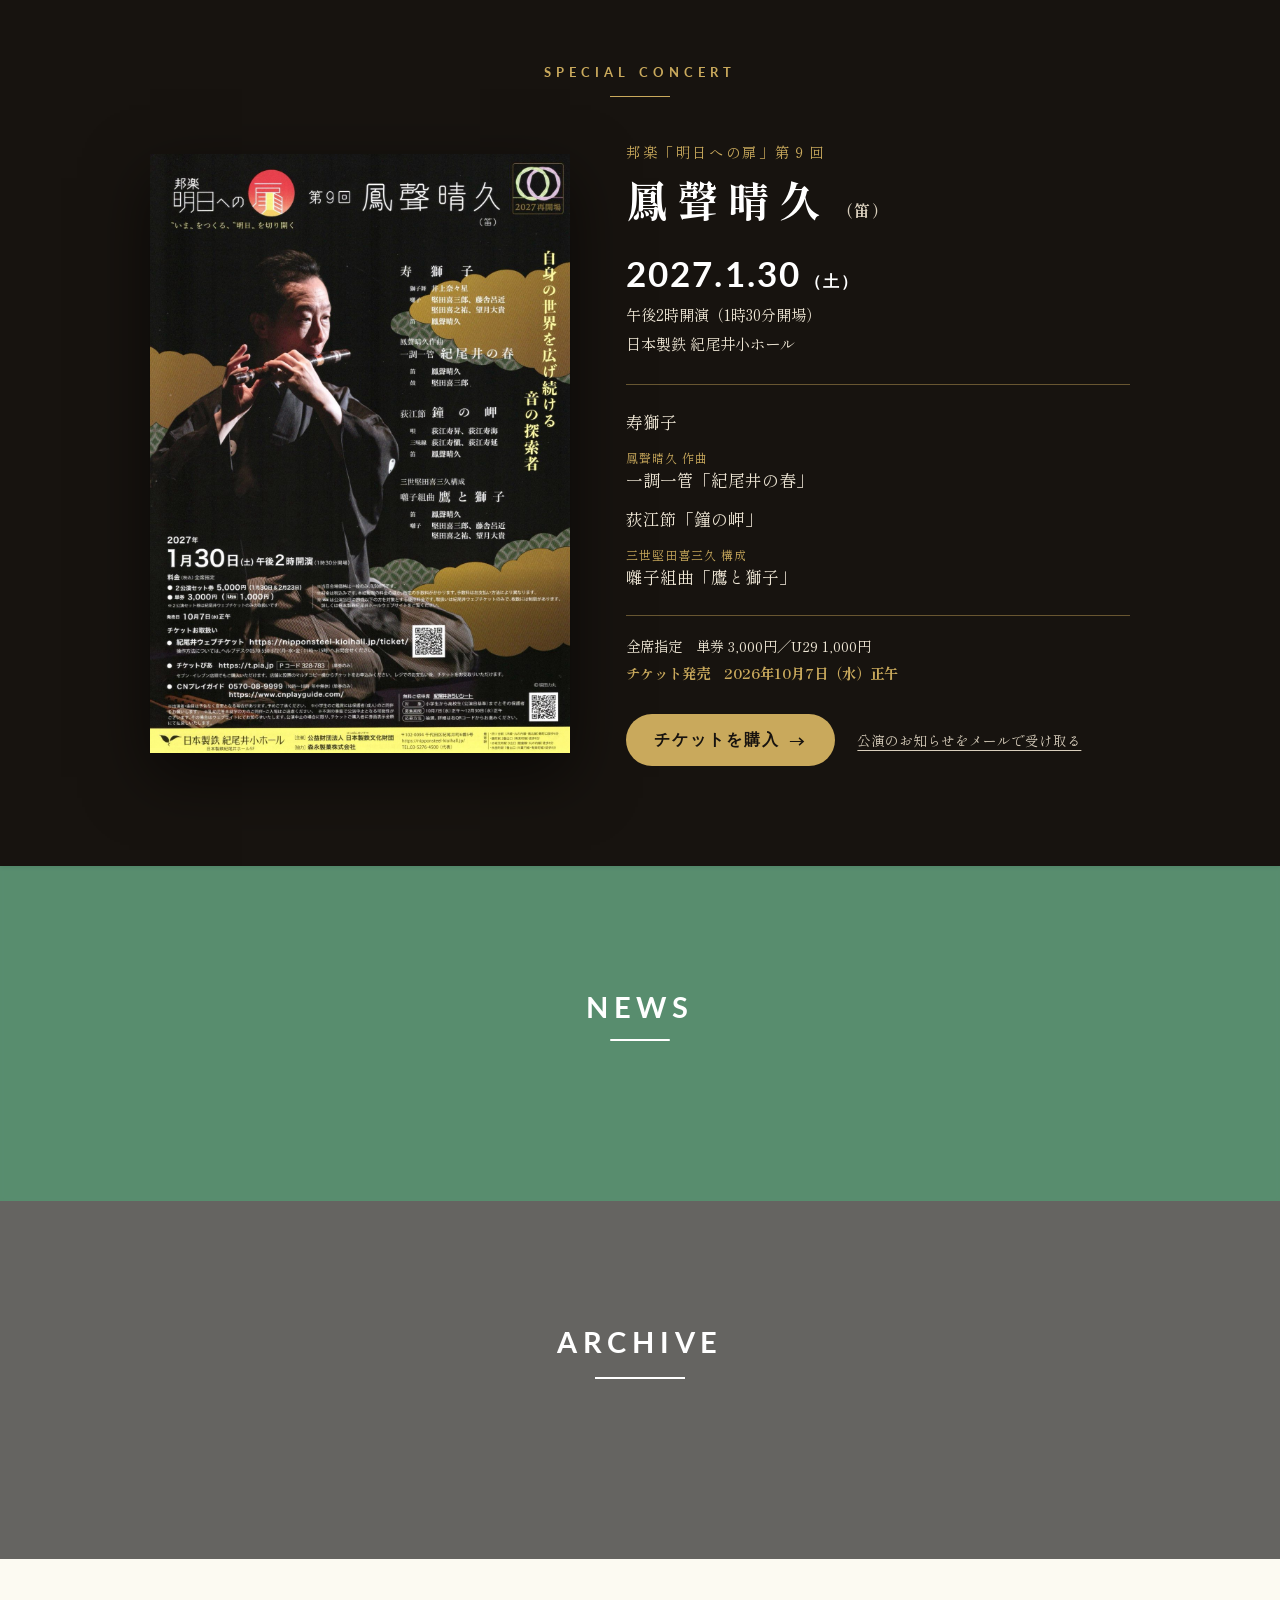
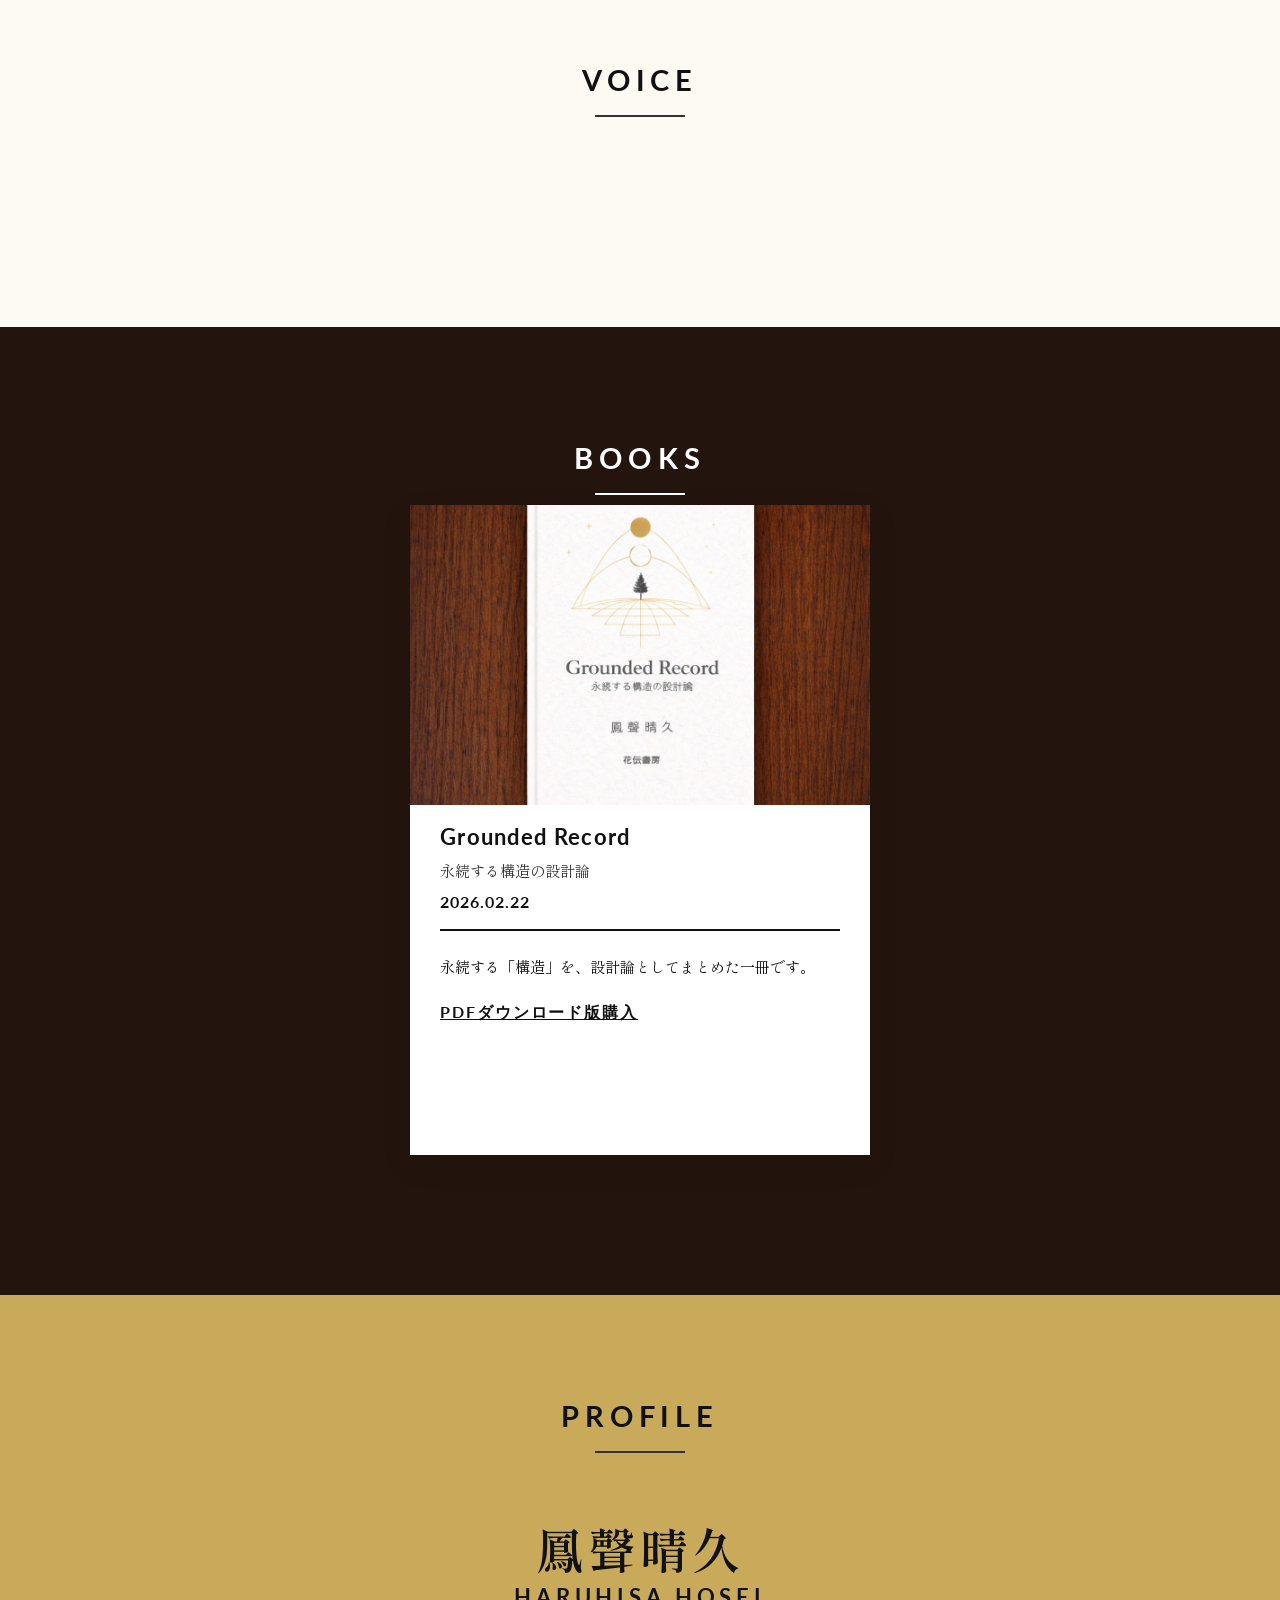
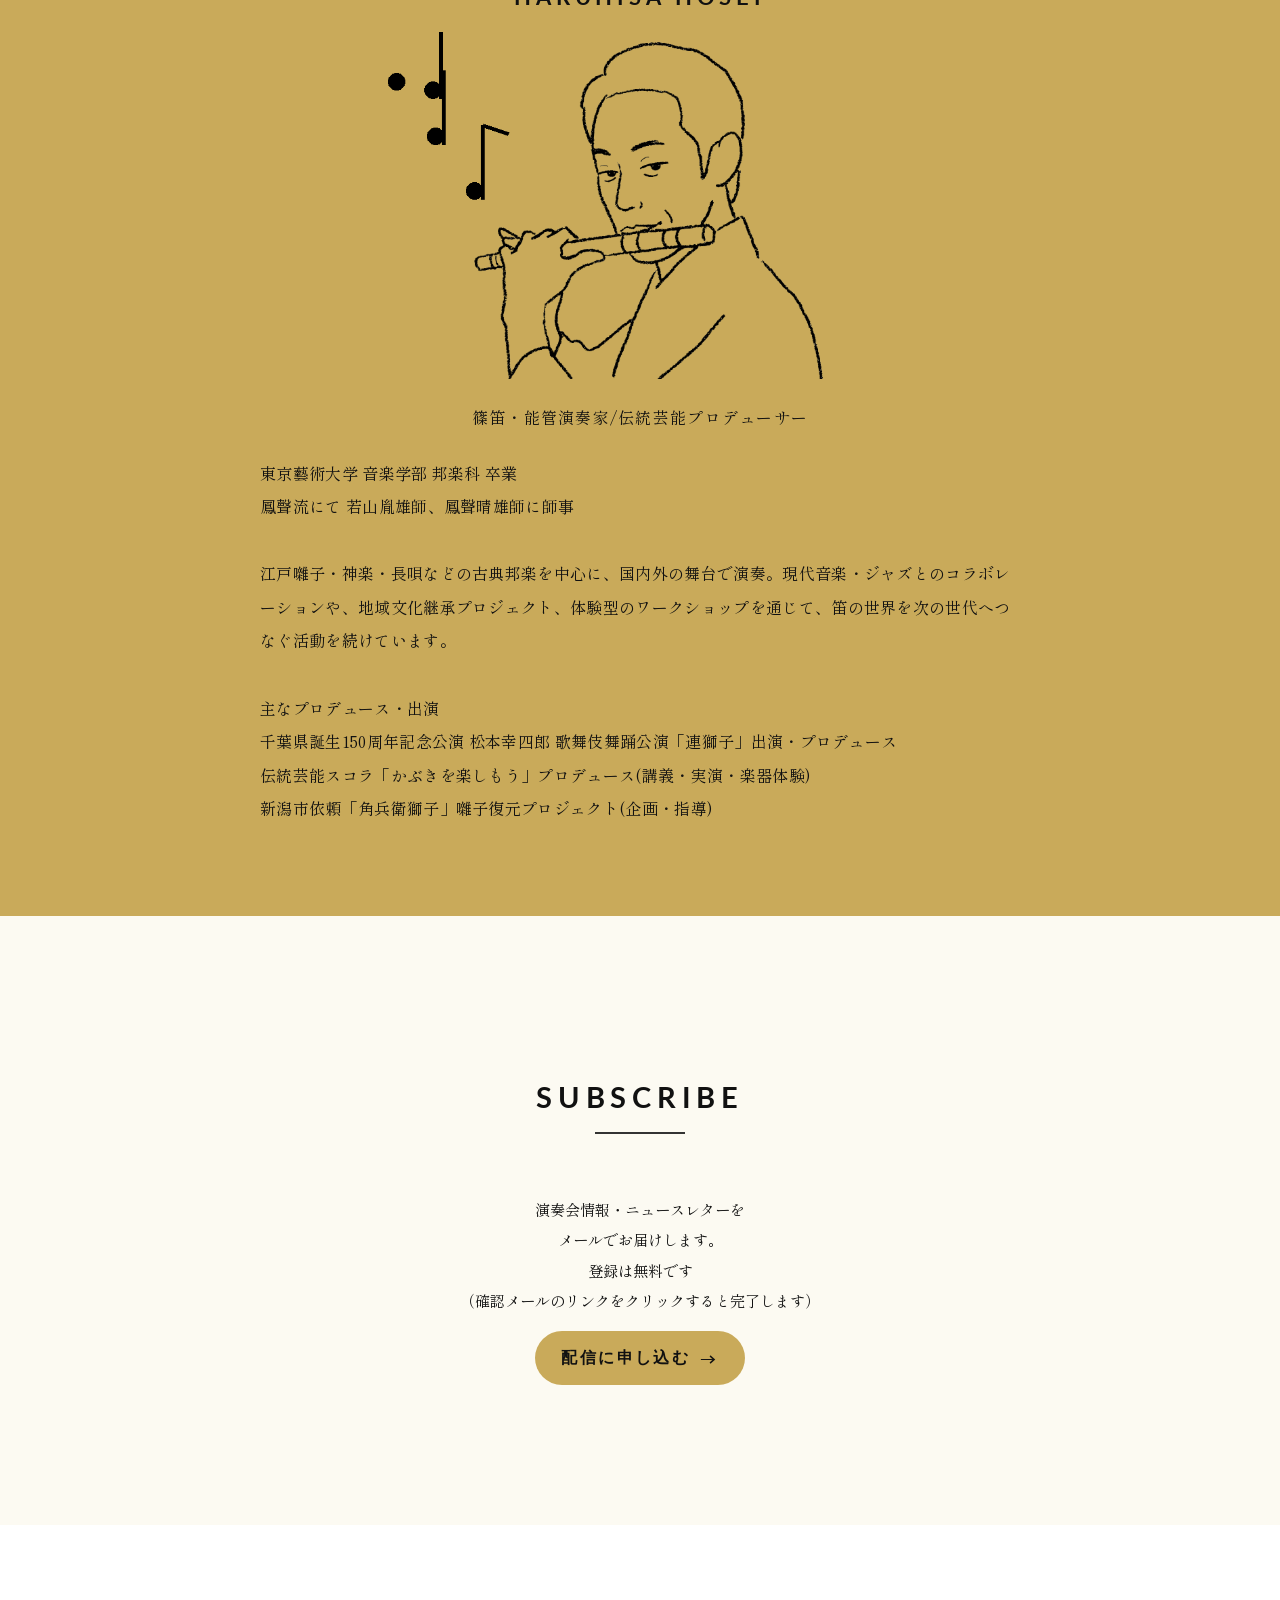
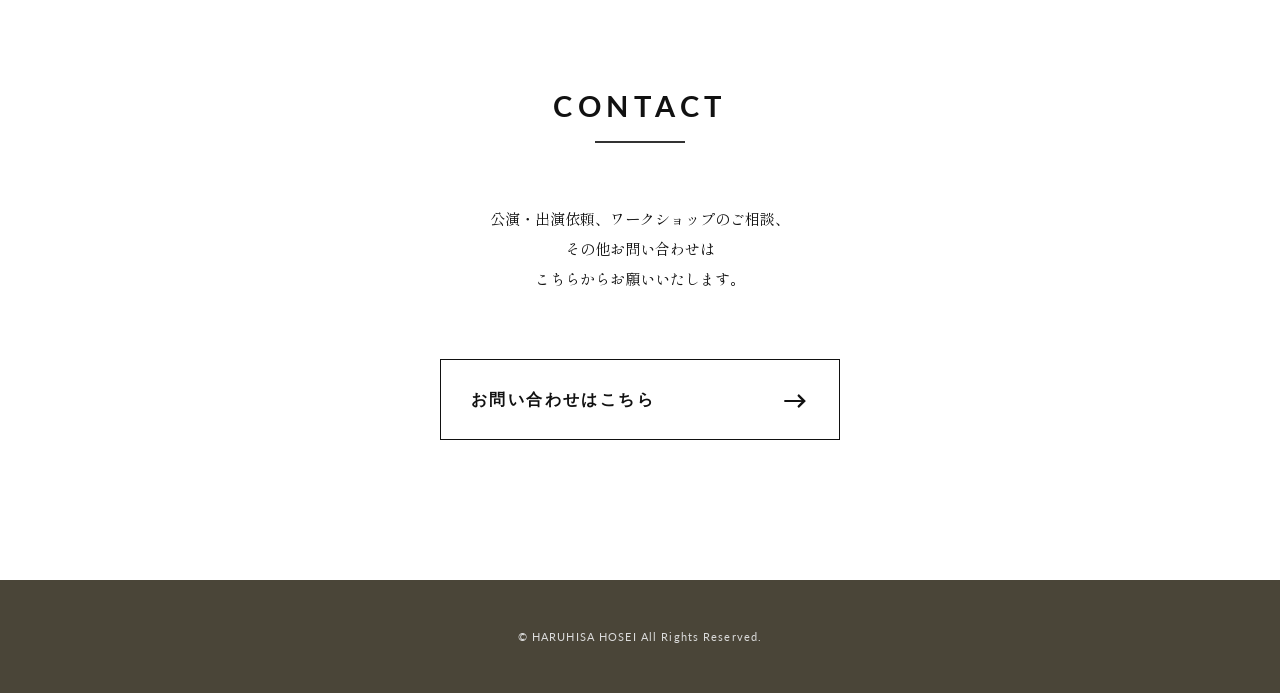
==== commit 9852aef6: "Add special concert feature section above NEWS (2027-01-30 Kioi) - Flyer, date, program, price, tick" ====
--- a/index.html
+++ b/index.html
@@ -46,6 +46,7 @@
 
 <nav class="menu-overlay" id="navOverlay">
     <a class="menu-link" href="#top" style="--active-color: #fff;">TOP</a>
+    <a class="menu-link" href="#feature" style="--active-color: #c9a95c;">CONCERT</a>
     <a class="menu-link" href="#news" style="--active-color: #90ee90;">NEWS</a>
     <a class="menu-link" href="#archive" style="--active-color: #aaa;">ARCHIVE</a>
     <a class="menu-link" href="#voice" style="--active-color: #3b7a57;">VOICE</a>
@@ -88,6 +89,32 @@
 </div>
 
 <main id="main">
+    <section class="feature-section" id="feature" data-until="2027-01-31">
+        <p class="feature-kicker fade-up">SPECIAL CONCERT</p>
+        <div class="feature-card">
+            <a class="feature-flyer fade-up delay-1" href="images/flyers/2027-01-30_kioi_asu-eno-tobira_9.jpg" target="_blank" rel="noopener">
+                <img src="images/flyers/2027-01-30_kioi_asu-eno-tobira_9.jpg" alt="邦楽「明日への扉」第9回 鳳聲晴久（笛）2027年1月30日 日本製鉄紀尾井小ホール チラシ" width="1200" height="1710" loading="lazy">
+            </a>
+            <div class="feature-body fade-up delay-2">
+                <p class="feature-series">邦楽「明日への扉」第９回</p>
+                <h2 class="feature-title">鳳聲晴久<span>（笛）</span></h2>
+                <p class="feature-date">2027.1.30<small>（土）</small></p>
+                <p class="feature-meta">午後2時開演（1時30分開場）<br>日本製鉄 紀尾井小ホール</p>
+                <ul class="feature-program">
+                    <li>寿獅子</li>
+                    <li><small>鳳聲晴久 作曲</small>一調一管「紀尾井の春」</li>
+                    <li>荻江節「鐘の岬」</li>
+                    <li><small>三世堅田喜三久 構成</small>囃子組曲「鷹と獅子」</li>
+                </ul>
+                <p class="feature-price">全席指定　単券 3,000円／U29 1,000円<br><span>チケット発売　2026年10月7日（水）正午</span></p>
+                <div class="feature-actions">
+                    <a class="feature-btn" href="https://nipponsteel-kioihall.jp/ticket/" target="_blank" rel="noopener">チケットを購入 <span aria-hidden="true">→</span></a>
+                    <a class="feature-sublink" href="subscribe/index.html">公演のお知らせをメールで受け取る</a>
+                </div>
+            </div>
+        </div>
+    </section>
+
     <section class="news-section" id="news">
         <h2 class="news-title fade-up">NEWS</h2>
         <div class="news-container">
--- a/css/style.css
+++ b/css/style.css
@@ -291,6 +291,13 @@
     /* 木目本棚っぽい雰囲気（画像不要のCSS木目） */
     background:
       radial-gradient(1200px 600px at 50% 0%, rgba(255,255,255,0.10), rgba(0,0,0,0.25)),
+      repeating-linear-gradient(
+        90deg,
+        rgba(255,255,255,0.06) 0px,
+        rgba(255,255,255,0.06) 10px,
+        rgba(0,0,0,0.04) 10px,
+        rgba(0,0,0,0.04) 22px
+      ),
       linear-gradient(180deg, #3a2415, #23150d);
     padding: 90px 20px;
     color: #fff;
@@ -627,100 +634,156 @@
 
 
 /* =========================================
-   Books (Voice-like Card)
-   ========================================= */
-.books-swiper { padding: 10px 0 0; }
-.books-swiper .swiper-slide { display: flex; justify-content: center; }
-
-.book-slide { /* inherits .voice-slide sizing */ }
-
-.book-img-box { /* inherits .voice-img-box */ }
-
-.book-content{
+   Books FINAL (Voice unified)
+   ========================================= */
+.books-section{
+  background: #23150d !important; /* solid dark brown */
+  background-image: none !important;
+}
+
+.books-lead{ display:none !important; } /* removed in HTML, keep safe */
+
+.book-divider{ display:none !important; } /* legacy full-width divider (not used) */
+
+.books-swiper .swiper-slide{
+  background: transparent !important;
+  display: flex;
+  justify-content: center;
+}
+
+/* ✅ Booksだけ広げる + 高さ650px（画像300 / テキスト350） */
+#books .voice-slide.book-slide{
+  width: 92% !important;       /* Booksだけ広く */
+  max-width: 460px !important; /* Voiceより少し広め */
+  height: 650px !important;    /* 総高さ */
+}
+
+/* ✅ 画像 300px */
+#books .voice-img-box.book-img-box{
+  height: 300px !important;
+}
+
+/* ✅ テキスト領域 約350px */
+#books .book-content{
+  flex: 0 0 350px !important;
+  padding: 20px 30px 30px !important; /* match Voice padding */
+  display: flex;
+  flex-direction: column;
+  gap: 8px;
+  color: #111;
+}
+
+
+/* Typography order */
+.book-title{
+  margin: 0;
+  font-weight: 700; /* bold */
+  font-family: var(--font-sans);
+  font-size: 1.35rem;
+  letter-spacing: 0.06em;
+}
+.book-sub{
+  margin: 0;
+  font-size: 0.95rem;
+  line-height: 1.5;
+  color: #111;
+  opacity: 0.85;
+}
+.book-date{
+  margin: 2px 0 0;
+  font-weight: 700; /* bold */
+  font-family: var(--font-sans);
+  font-size: 1.0rem;
+  letter-spacing: 0.06em;
+}
+
+/* Thick black line with side gaps (inside padding) */
+.book-strongline{
   width: 100%;
-  padding: 22px 30px 28px;
-  flex-grow: 1;
-  text-align: left;
-  color: #111; /* ensure readable on white card */
-}
-.book-title{
-  font-family: var(--font-sans);
-  font-size: 1.8rem;
-  letter-spacing: 0.08em;
-  margin: 0 0 6px 0;
-}
-.book-sub{
-  margin: 0 0 14px 0;
-  color: #444;
-  font-size: 0.95rem;
-  line-height: 1.6;
-}
-.book-date{
-  margin: 0 0 10px 0;
-  font-family: var(--font-sans);
-  font-size: 0.95rem;
-  letter-spacing: 0.08em;
-  color: #111;
-}
-.book-divider{
-  height: 2px;
-  background: #111;
-  width: 100%;
-  margin: 0 0 14px 0;
-}
+  border-bottom: 2px solid #111;
+  margin: 10px 0 14px;
+}
+
 .book-comment{
-  margin: 0 0 16px 0;
+  margin: 0;
   font-size: 0.95rem;
   line-height: 1.8;
   color: #111;
 }
-.book-buy{
-  display: inline-flex;
-  justify-content: center;
-  align-items: center;
-  width: 180px;
-  height: 46px;
-  border-radius: 999px;
-  background: #111;
-  color: #fff;
-  text-decoration: none;
+
+/* Purchase link as text, placed under comment */
+.book-buy-link{
+  margin-top: 14px;
+  font-family: var(--font-sans);
   font-weight: 700;
-  letter-spacing: 0.08em;
-}
-.book-buy:hover{ opacity: 0.88; }
-
-.book-detail{
-  margin-top: 14px;
-  border-top: 1px solid rgba(0,0,0,0.12);
-  padding-top: 12px;
-}
-.book-detail > summary{
-  cursor: pointer;
-  list-style: none;
-  font-weight: 700;
+  letter-spacing: 0.12em;
+  text-decoration: underline;
   color: #111;
-}
-.book-detail > summary::-webkit-details-marker{ display:none; }
-.book-detail-inner{
-  margin-top: 12px;
-  color: #111;
-  opacity: 0.92;
-  line-height: 1.8;
-}
-.book-back{ margin-top: 12px; }
-.book-back-img{
-  width: 100%;
-  height: auto;
-  display: block;
-  border: 1px solid rgba(0,0,0,0.10);
-}
-
-/* Books section typography on dark background */
-.books-section .books-lead{ color: rgba(255,255,255,0.78); }
-
-/* Ensure Books section background is solid (no stripes) */
-.books-section{
-  background:
-    radial-gradient(1200px 600px at 50% 0%, rgba(255,255,255,0.10), rgba(0,0,0,0.25)),
-    linear-gradient(180deg, #3a2415, #23150d);
-}
+  width: fit-content;
+}
+.book-buy-link:hover{ opacity: 0.7; }
+
+
+/* =========================================
+   Home: Feature (special concert) — above NEWS
+   ========================================= */
+.feature-section {
+    background: #17130f; color: #efe7d6;
+    padding: 90px 20px 100px; position: relative; z-index: 1;
+}
+.feature-section.is-expired { display: none; }
+.feature-kicker {
+    text-align: center; margin: 0 0 44px;
+    font-family: var(--font-sans); font-weight: 700; font-size: 0.8rem;
+    letter-spacing: 0.4em; color: #c9a95c;
+}
+.feature-kicker::after { content: ""; display: block; width: 60px; height: 1px; background: #c9a95c; margin: 16px auto 0; }
+.feature-card {
+    max-width: 980px; margin: 0 auto;
+    display: grid; grid-template-columns: minmax(0, 5fr) minmax(0, 6fr); gap: 56px; align-items: center;
+}
+.feature-flyer { display: block; }
+.feature-flyer img {
+    display: block; width: 100%; height: auto;
+    box-shadow: 0 24px 60px rgba(0,0,0,.55);
+    transition: transform .3s ease;
+}
+.feature-flyer:hover img { transform: translateY(-3px); }
+.feature-series { margin: 0; font-size: 0.9rem; letter-spacing: 0.18em; color: #c9a95c; }
+.feature-title { margin: 10px 0 0; font-size: 2.6rem; font-weight: 700; letter-spacing: 0.22em; line-height: 1.3; color: #fff; }
+.feature-title span { font-size: 1rem; letter-spacing: 0.1em; margin-left: 6px; color: #d9cfbd; }
+.feature-date {
+    margin: 26px 0 0; font-family: var(--font-sans); font-weight: 700;
+    font-size: 2.2rem; letter-spacing: 0.06em; color: #fff;
+}
+.feature-date small { font-size: 1rem; margin-left: 4px; }
+.feature-meta { margin: 6px 0 0; font-size: 0.95rem; line-height: 1.9; }
+.feature-program {
+    list-style: none; margin: 26px 0 0; padding: 18px 0 0;
+    border-top: 1px solid rgba(201,169,92,.45);
+}
+.feature-program li { font-size: 1.05rem; line-height: 1.6; padding: 6px 0; }
+.feature-program small { display: block; font-size: 0.75rem; letter-spacing: 0.08em; color: #c9a95c; }
+.feature-price {
+    margin: 18px 0 0; padding-top: 16px; border-top: 1px solid rgba(201,169,92,.45);
+    font-size: 0.9rem; line-height: 1.9;
+}
+.feature-price span { color: #c9a95c; font-weight: 700; }
+.feature-actions { margin-top: 28px; display: flex; flex-wrap: wrap; align-items: center; gap: 14px 22px; }
+.feature-btn {
+    display: inline-flex; align-items: center; gap: 10px;
+    padding: 15px 28px; border-radius: 999px;
+    background: #c9a95c; color: #17130f;
+    font-family: var(--font-sans); font-weight: 700; letter-spacing: 0.12em;
+    transition: transform .2s ease, background-color .2s ease;
+}
+.feature-btn:hover { transform: translateY(-2px); background: #e0c27a; }
+.feature-sublink { font-size: 0.85rem; color: #d9cfbd; text-decoration: underline; text-underline-offset: 4px; }
+.feature-sublink:hover { color: #fff; }
+@media (max-width: 768px) {
+    .feature-section { padding: 70px 16px 80px; }
+    .feature-card { grid-template-columns: 1fr; gap: 36px; }
+    .feature-flyer { max-width: 420px; margin: 0 auto; width: 100%; }
+    .feature-title { font-size: 2rem; }
+    .feature-date { font-size: 1.9rem; }
+}
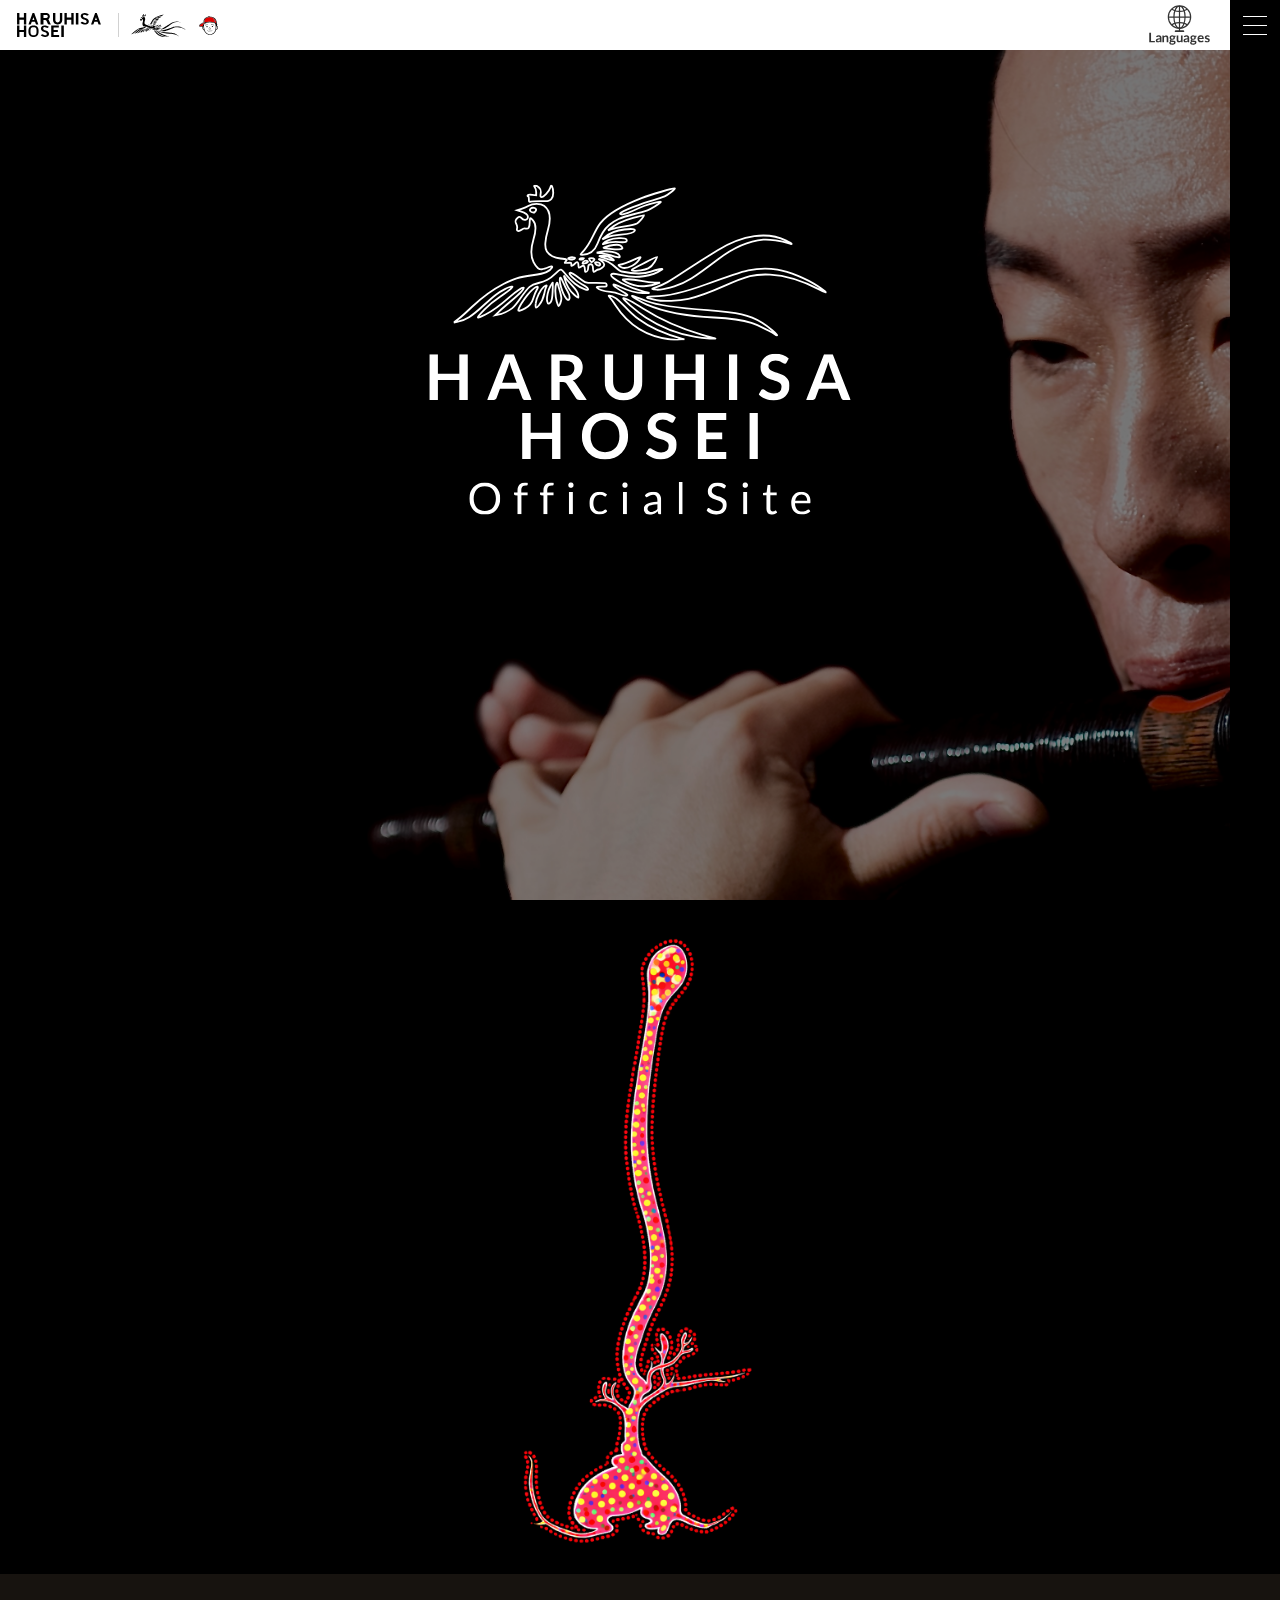
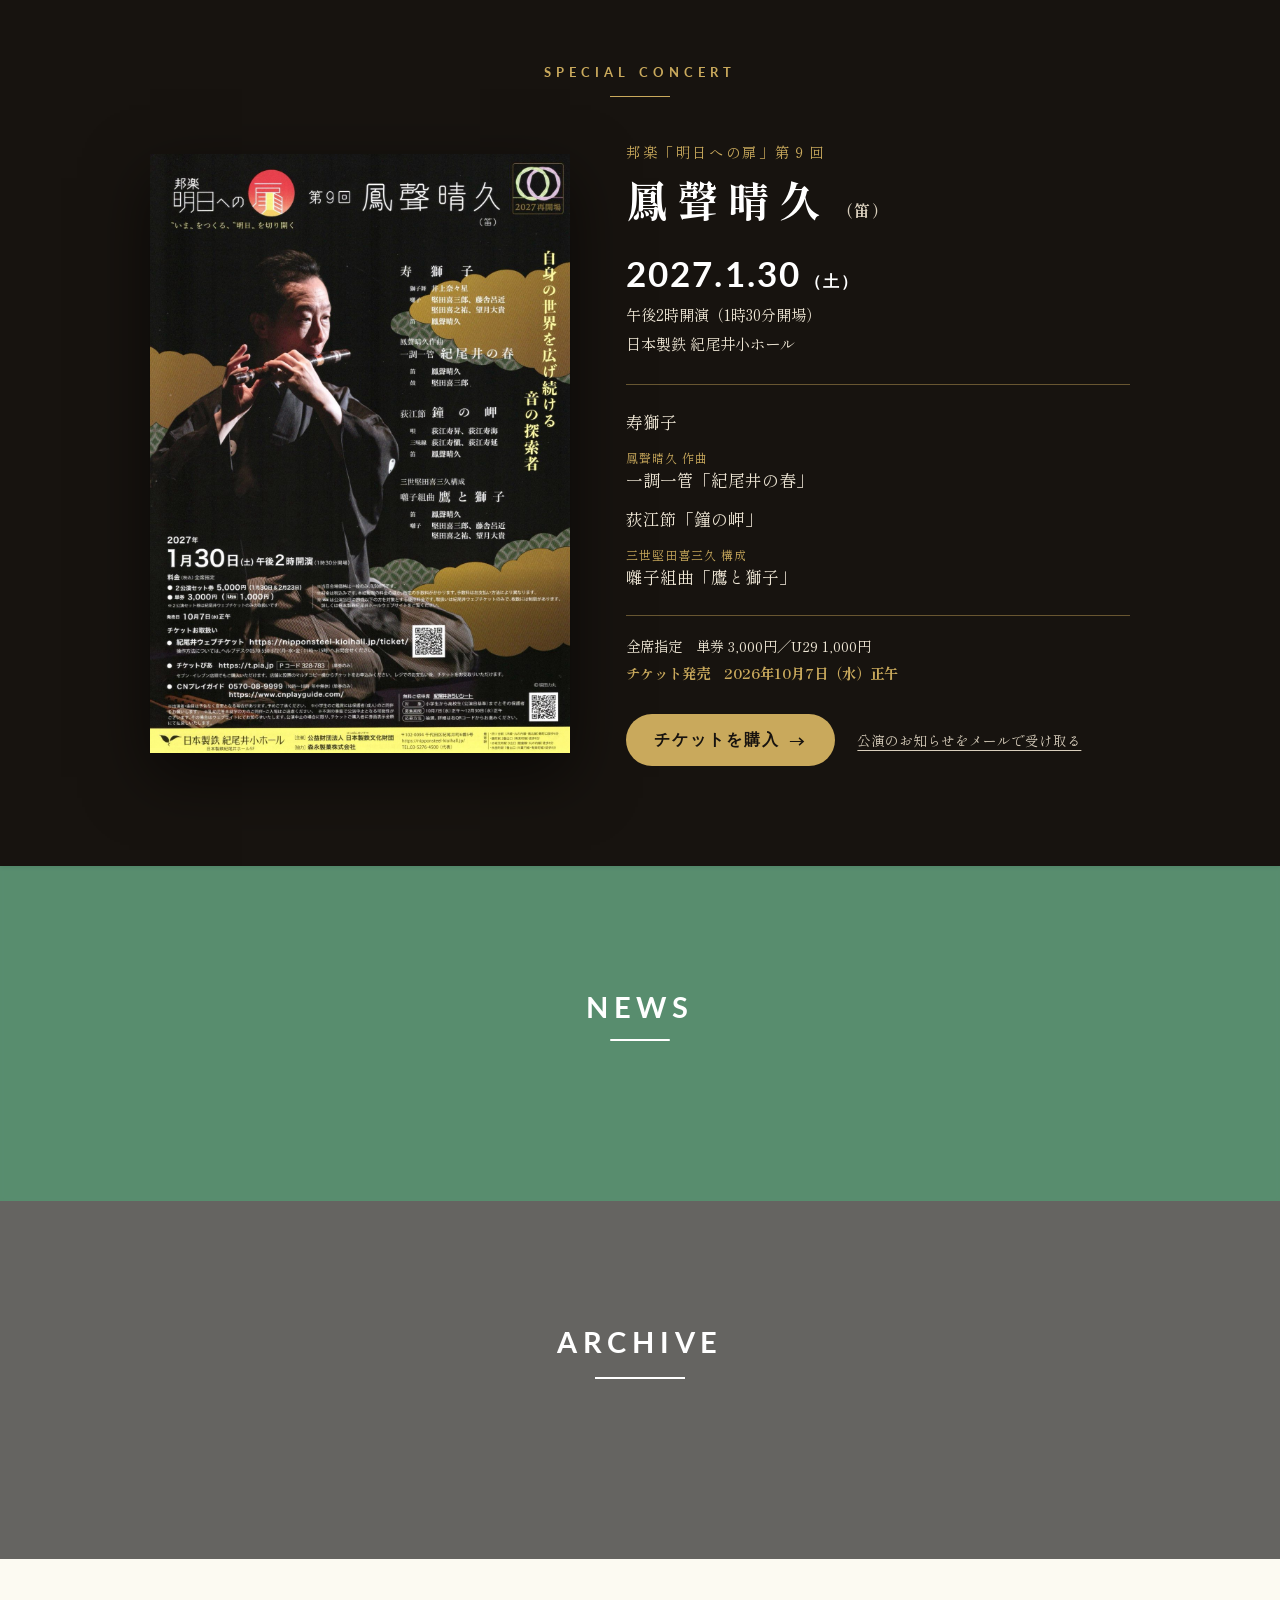
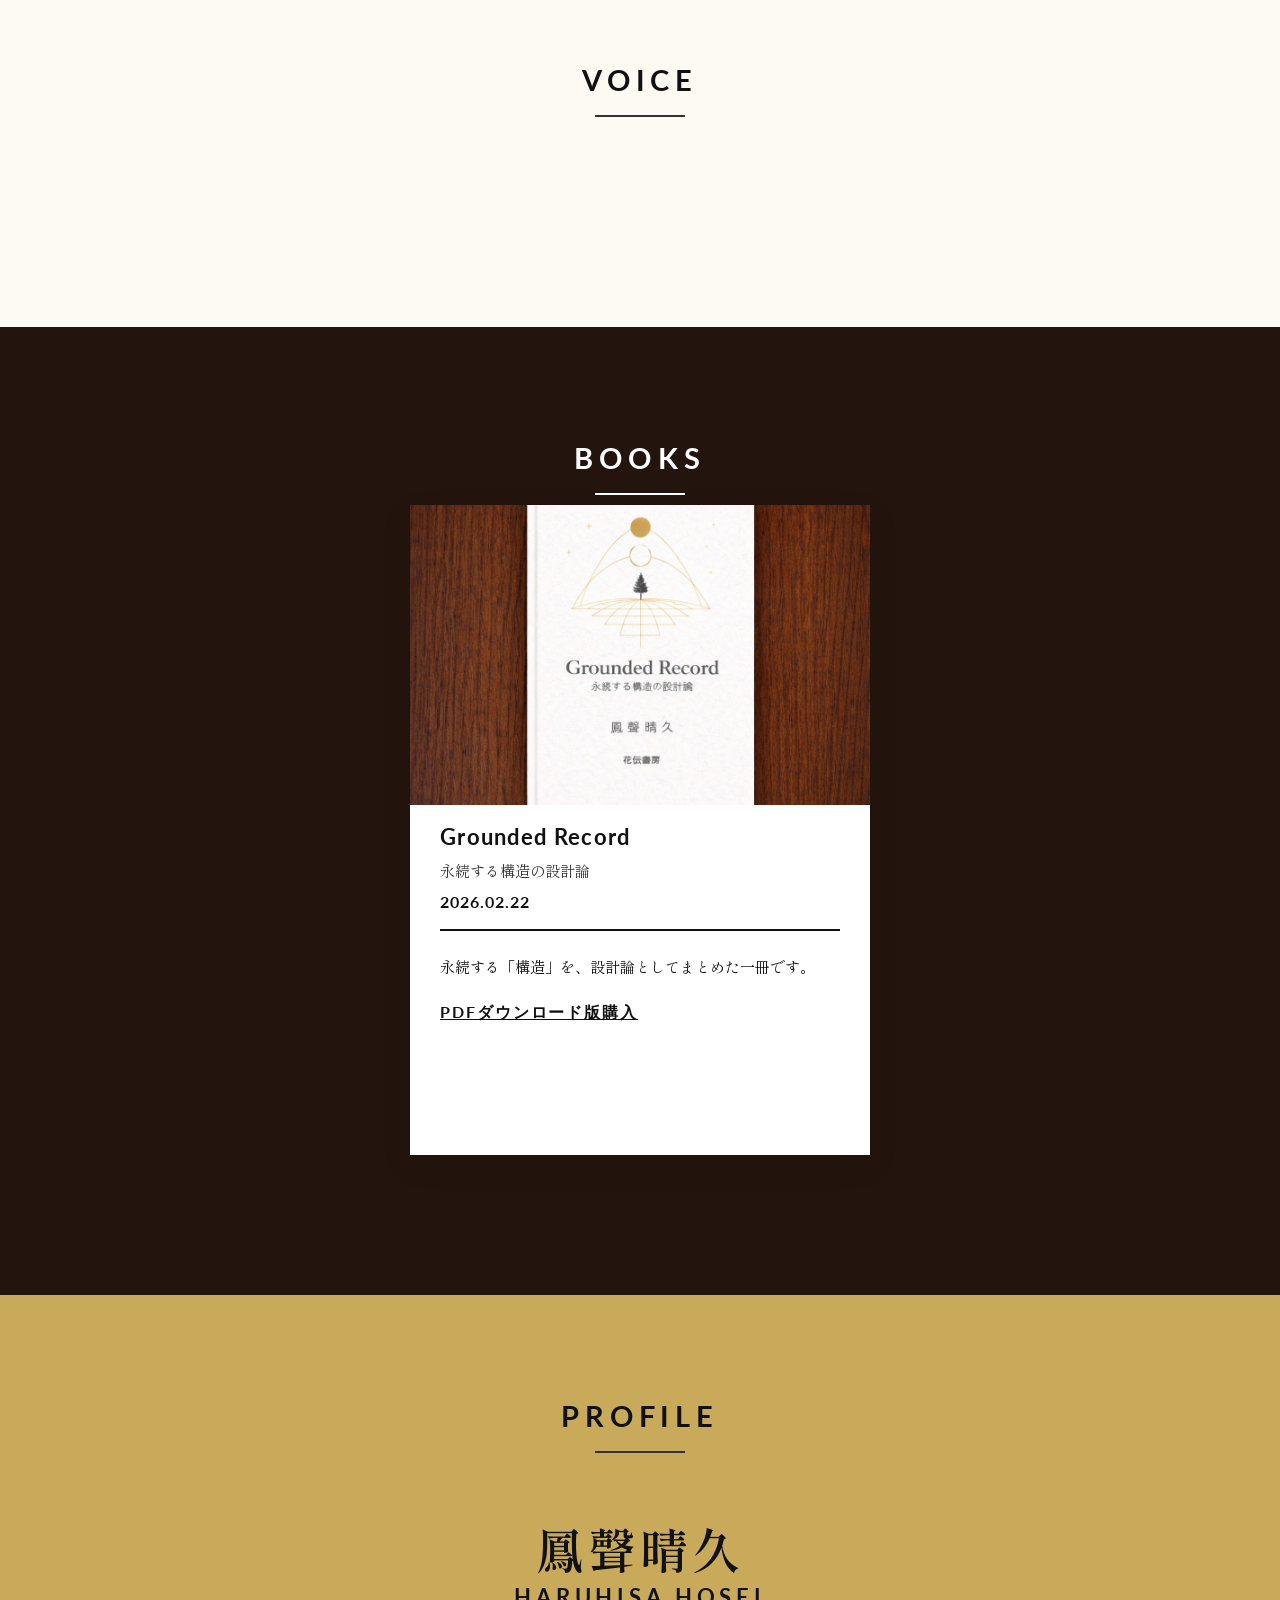
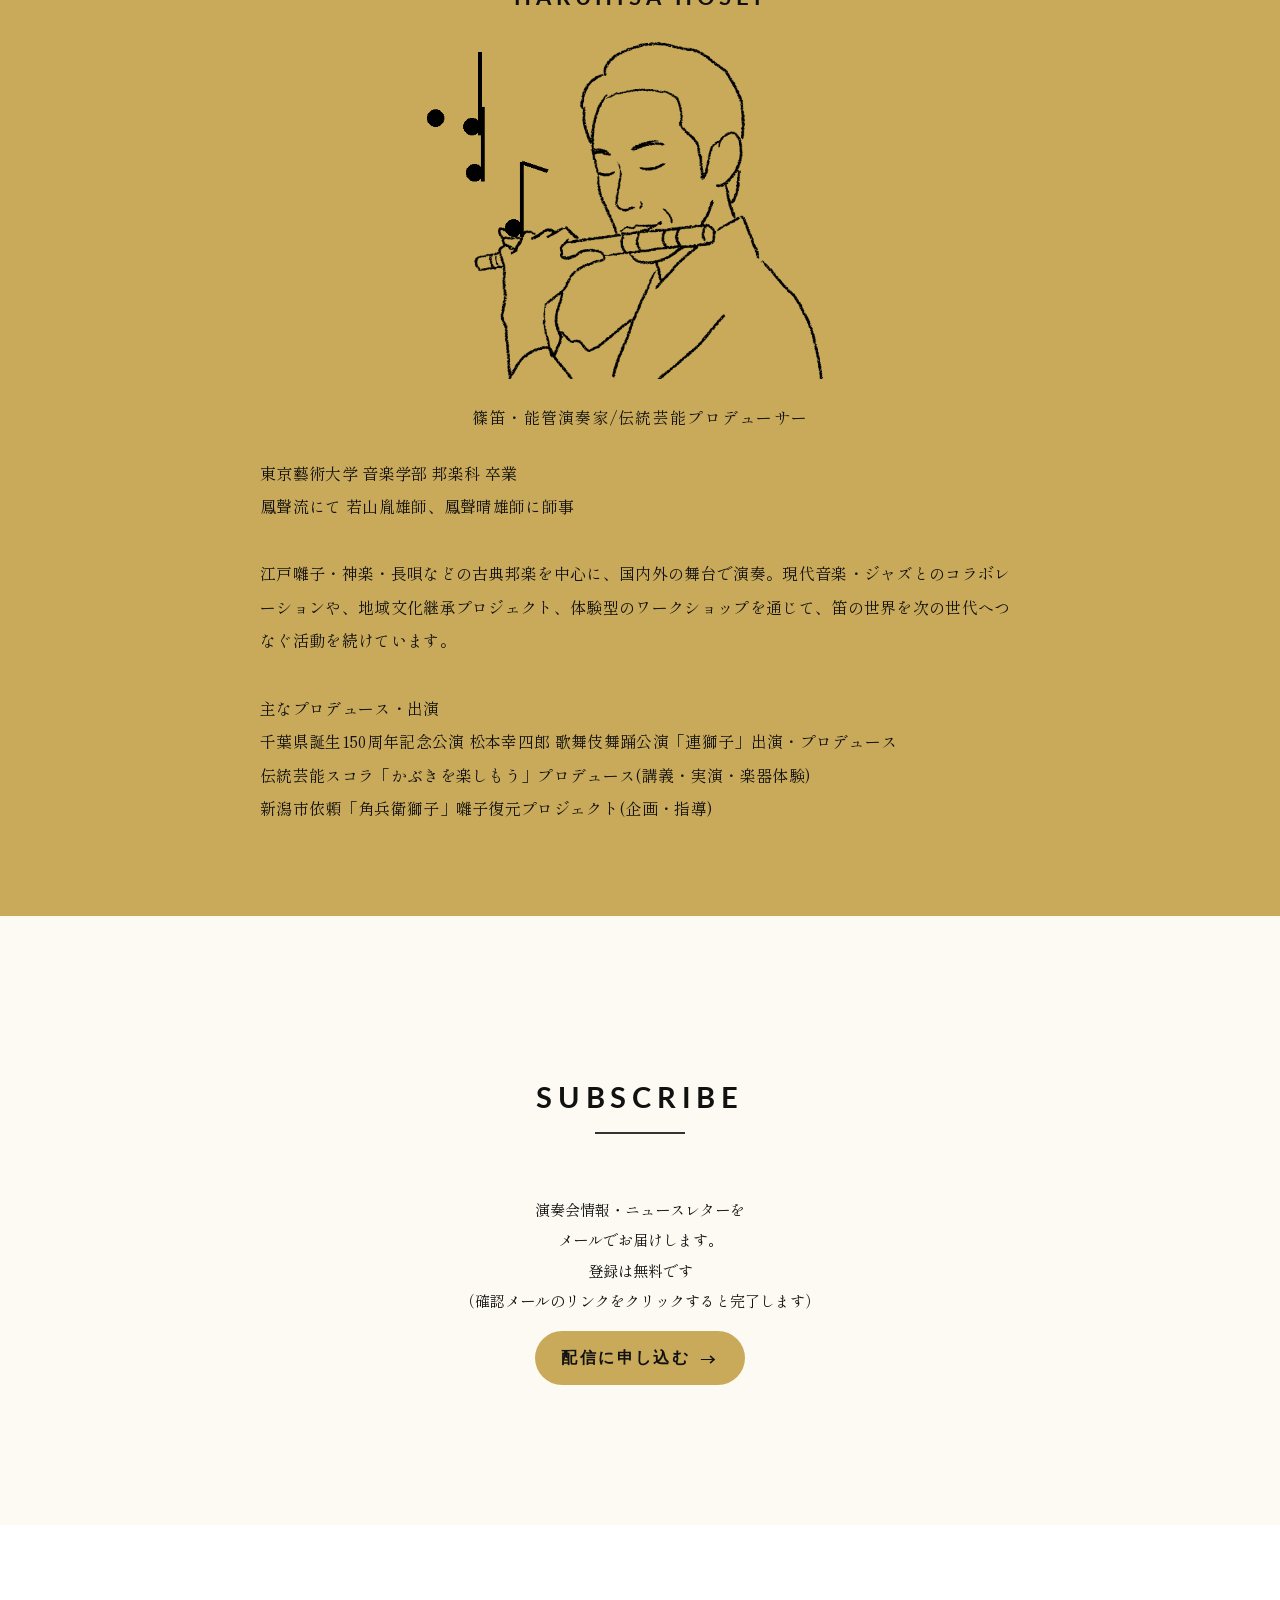
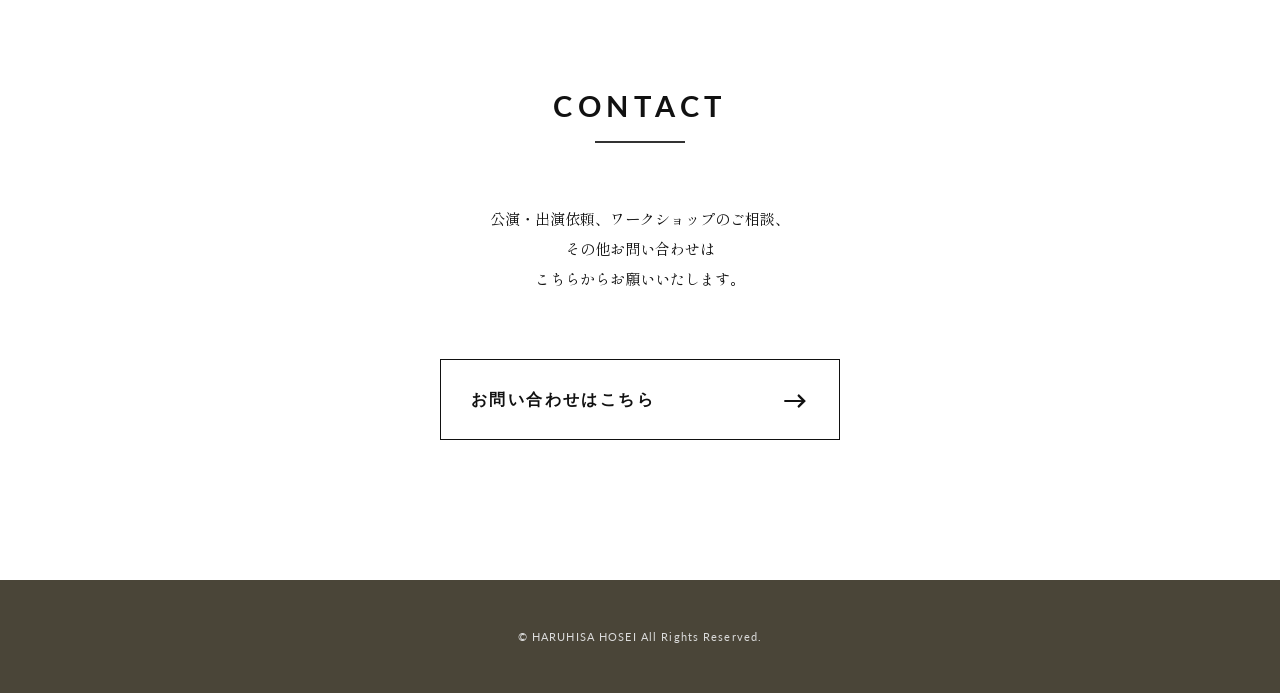
==== commit 2509bfc3: "Bust browser cache for style.css and script.js on home pages Co-Authored-By: Claude Opus 5.5 <norepl" ====
--- a/index.html
+++ b/index.html
@@ -33,7 +33,7 @@
 <link rel="preconnect" href="https://fonts.gstatic.com" crossorigin>
 <link href="https://fonts.googleapis.com/css2?family=Shippori+Mincho:wght@400;700&family=Lato:wght@400;700&display=swap" rel="stylesheet">
 
-<link rel="stylesheet" href="css/style.css">
+<link rel="stylesheet" href="css/style.css?v=20261003">
 </head>
 <body class="home">
 <a class="skip-link" href="#main">Skip to content</a>
@@ -215,6 +215,6 @@
   window.SELF_ANALYTICS_NAME = "official";
   window.SELF_ANALYTICS_ENDPOINT = "https://analytics-worker.dic706.workers.dev/event";
 </script>
-<script src="js/script.js"></script>
+<script src="js/script.js?v=20261003"></script>
 </body>
 </html>
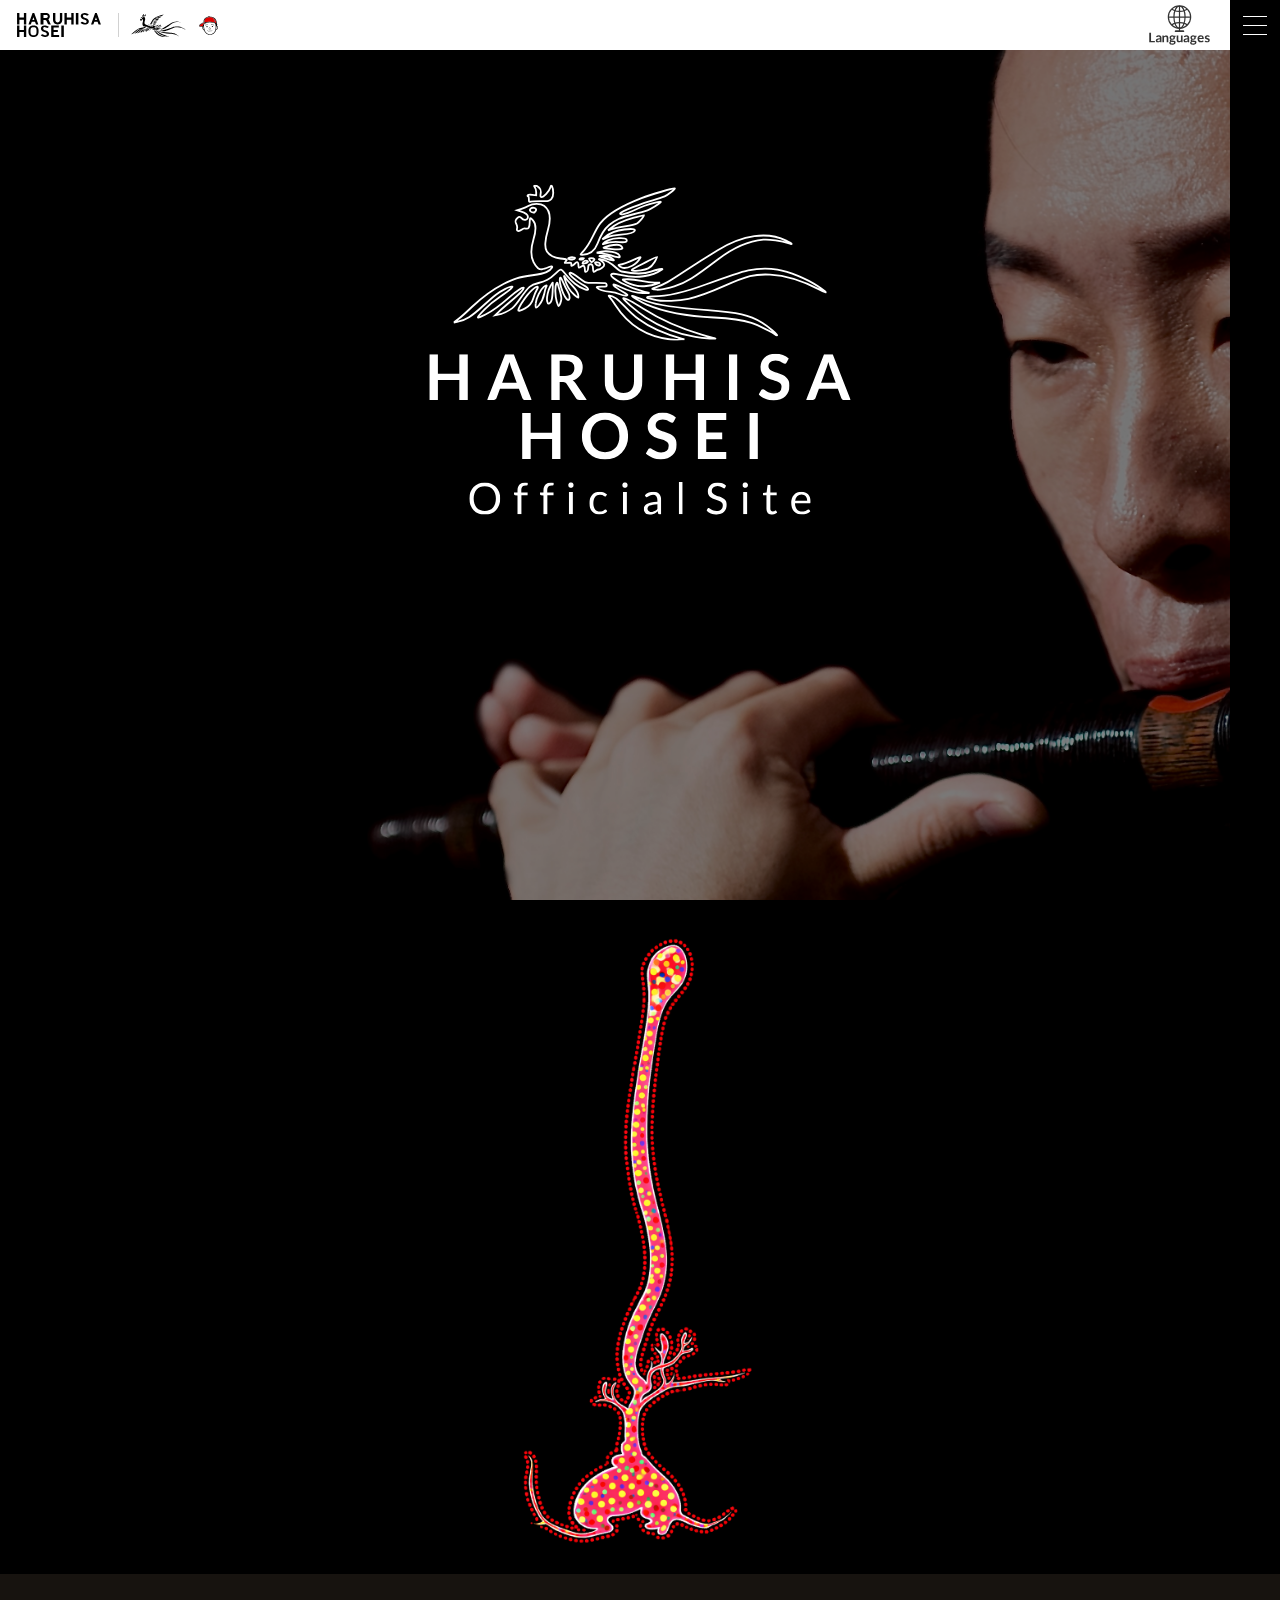
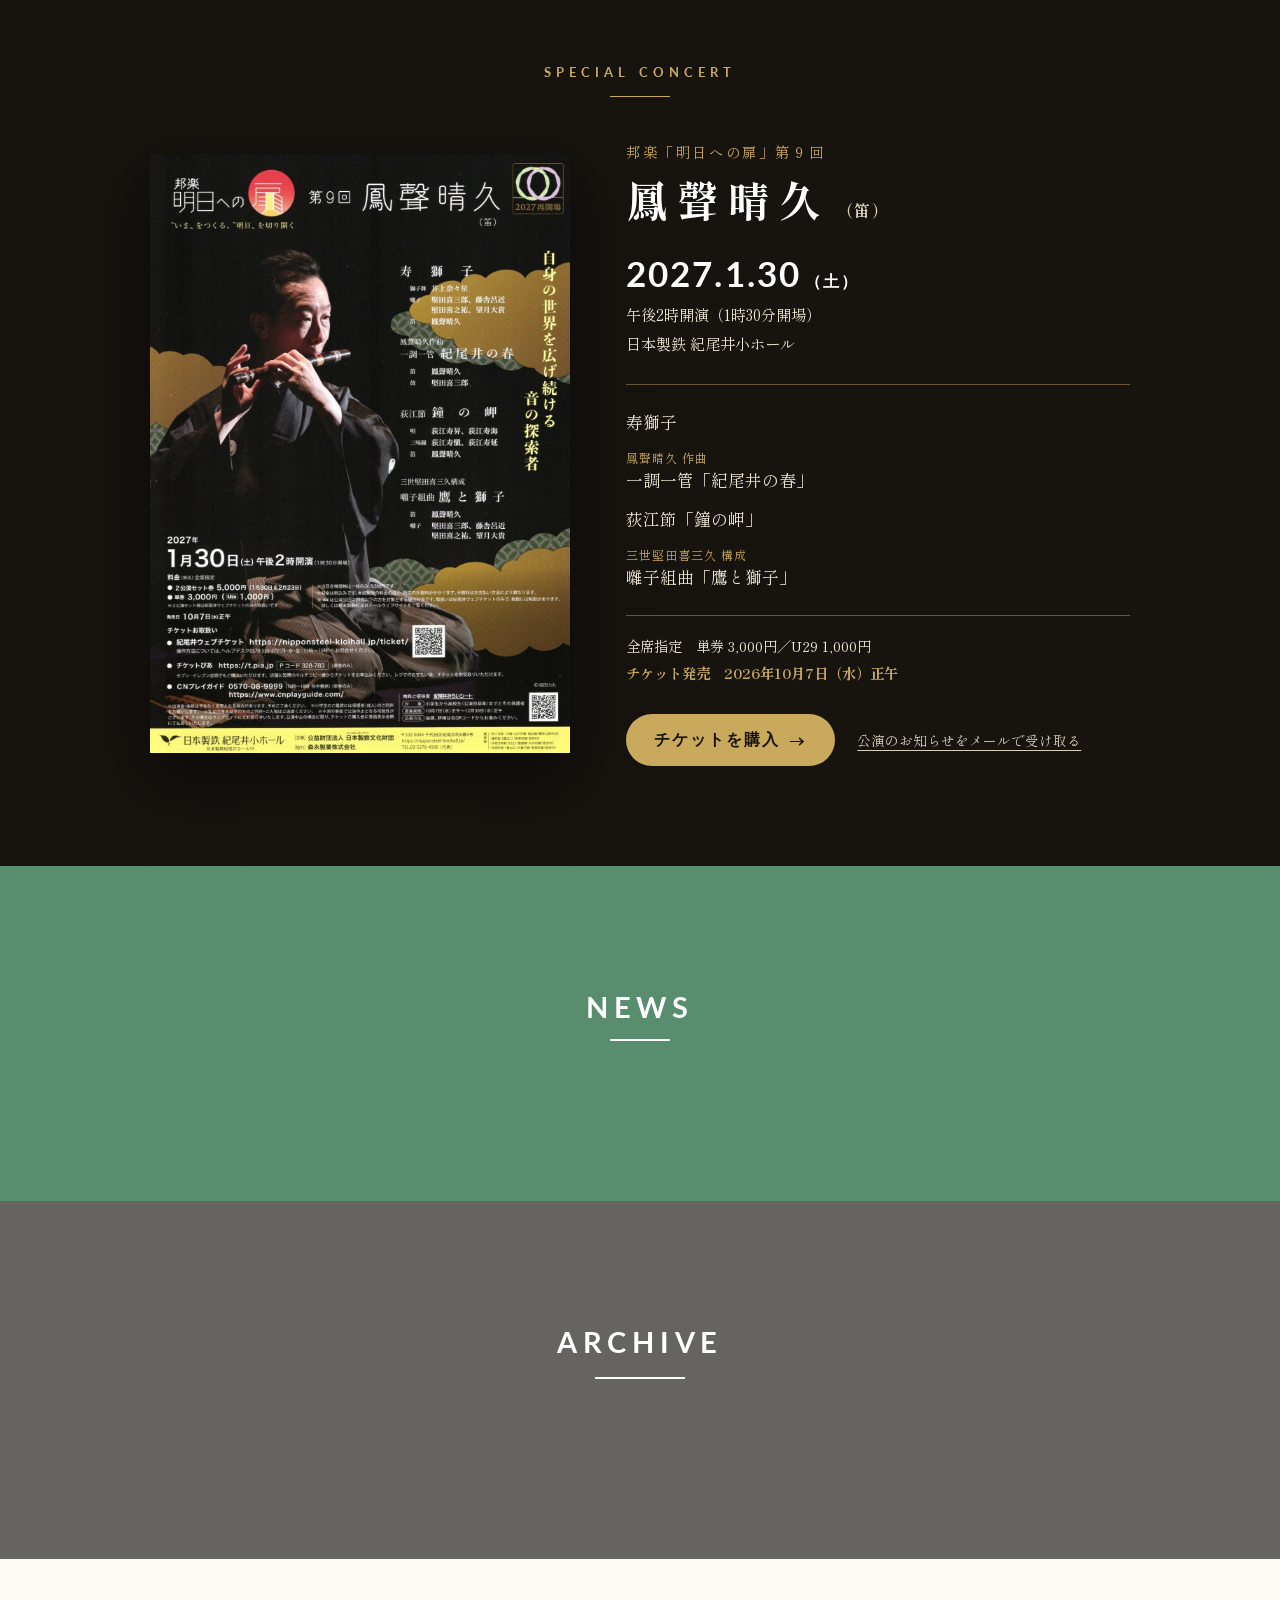
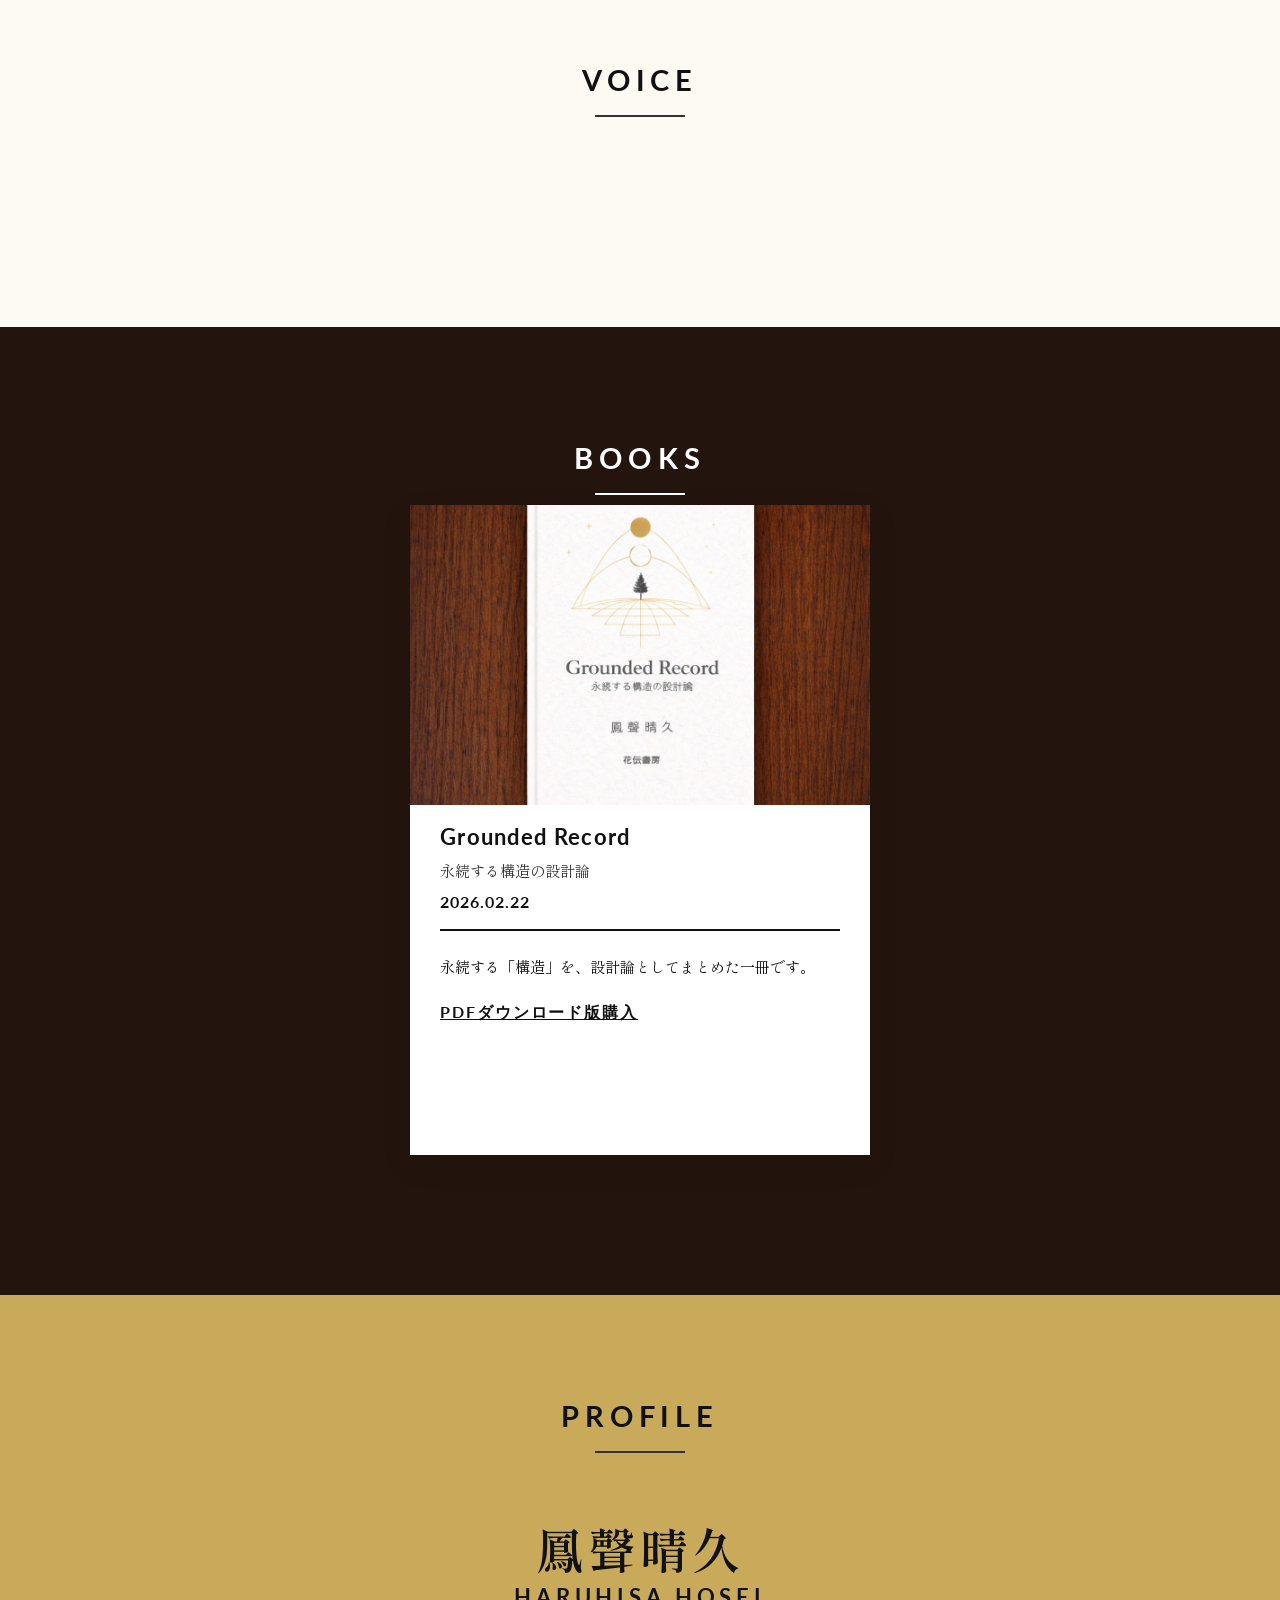
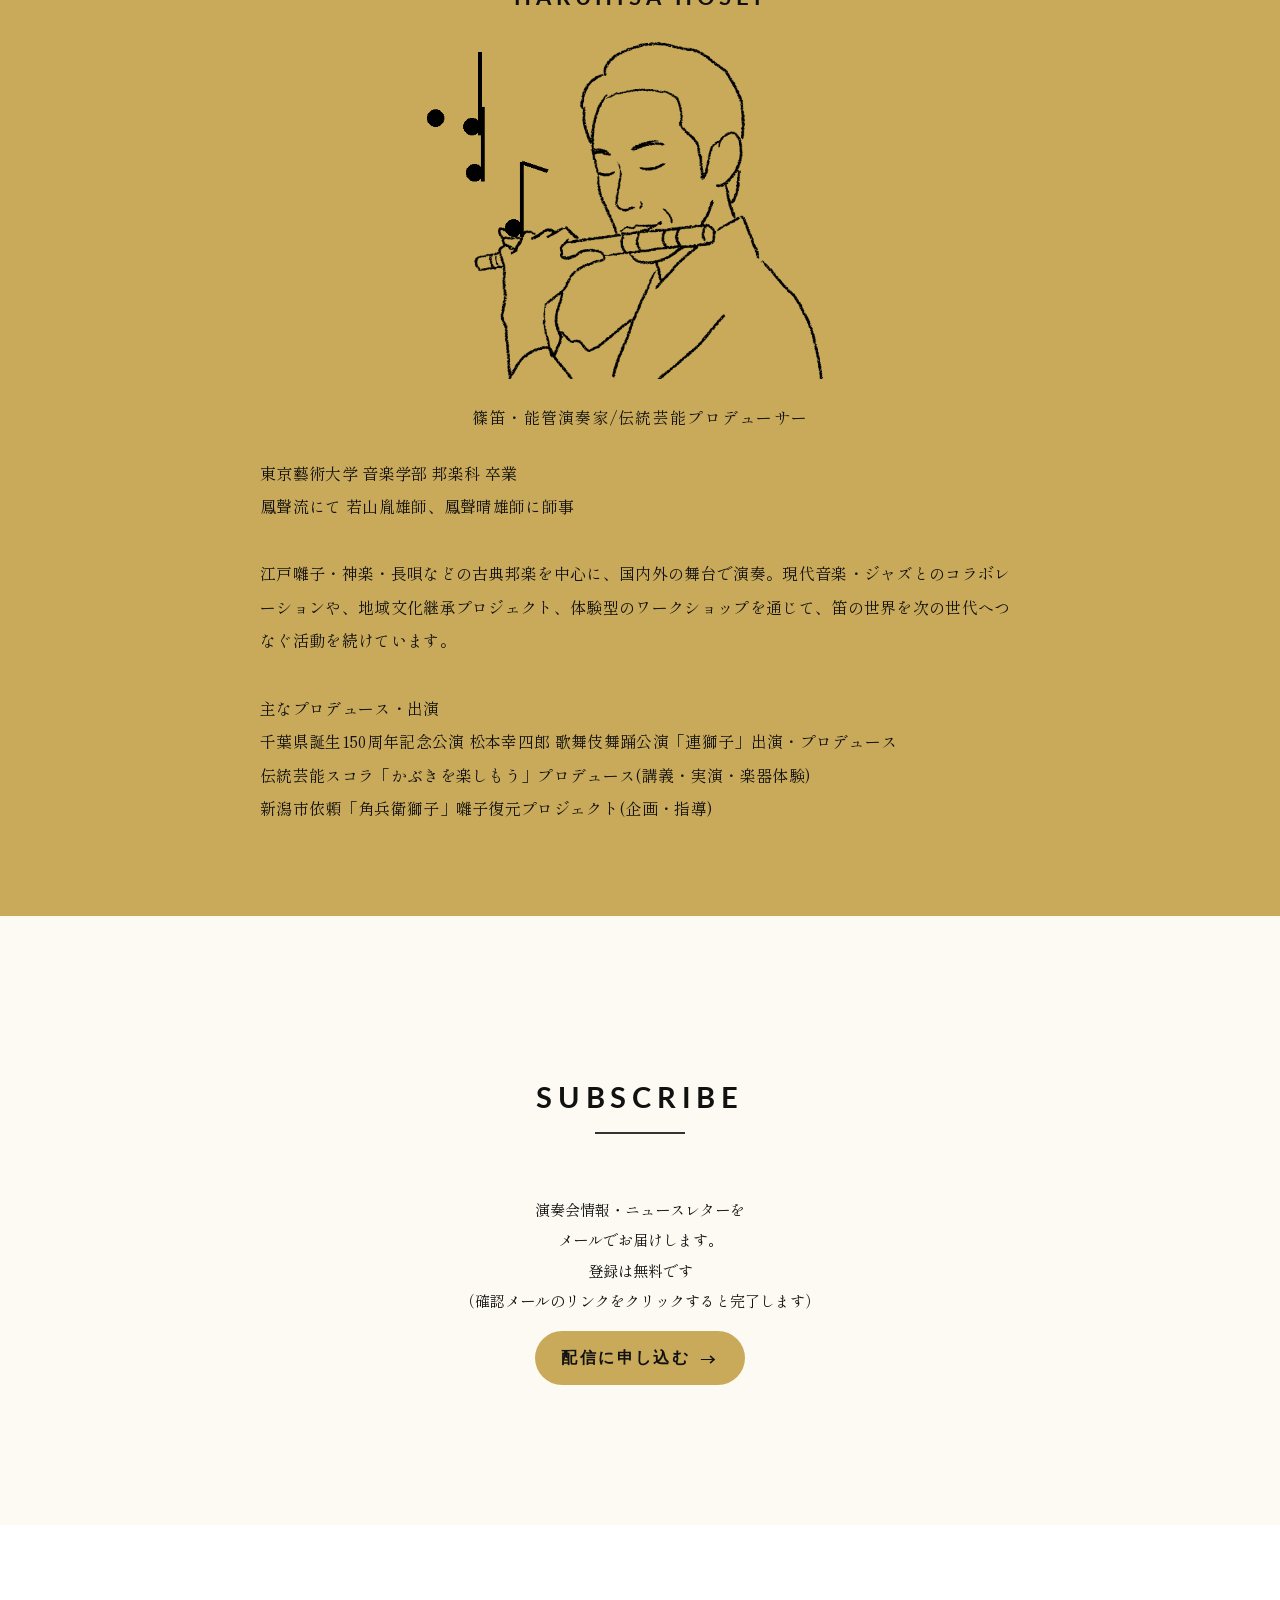
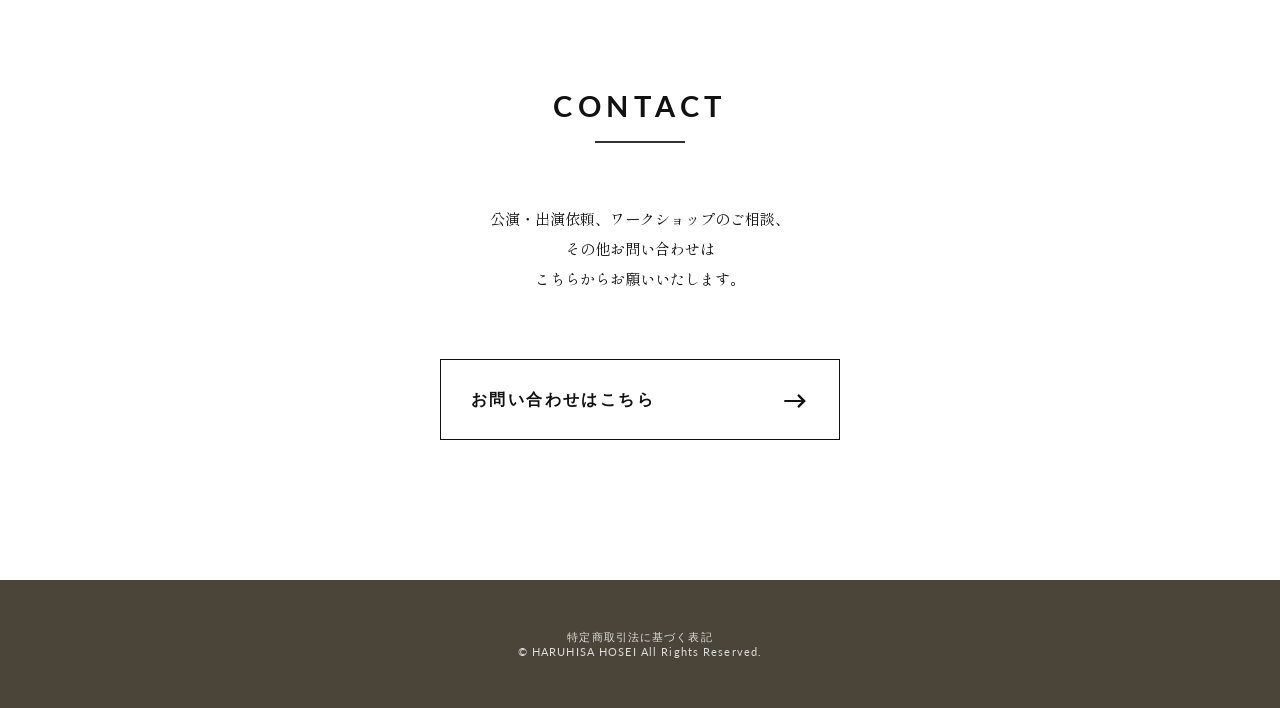
==== commit c260442a: "特定商取引法に基づく表記（legal.html）を追加し、各ページのフッターにリンク Co-Authored-By: Claude Opus 5.5 <noreply@anthropic.com> C" ====
--- a/index.html
+++ b/index.html
@@ -205,6 +205,7 @@
 </main>
 
 <footer>
+    <a href="legal.html" style="color:inherit">特定商取引法に基づく表記</a><br>
     © HARUHISA HOSEI All Rights Reserved.
 </footer>
 
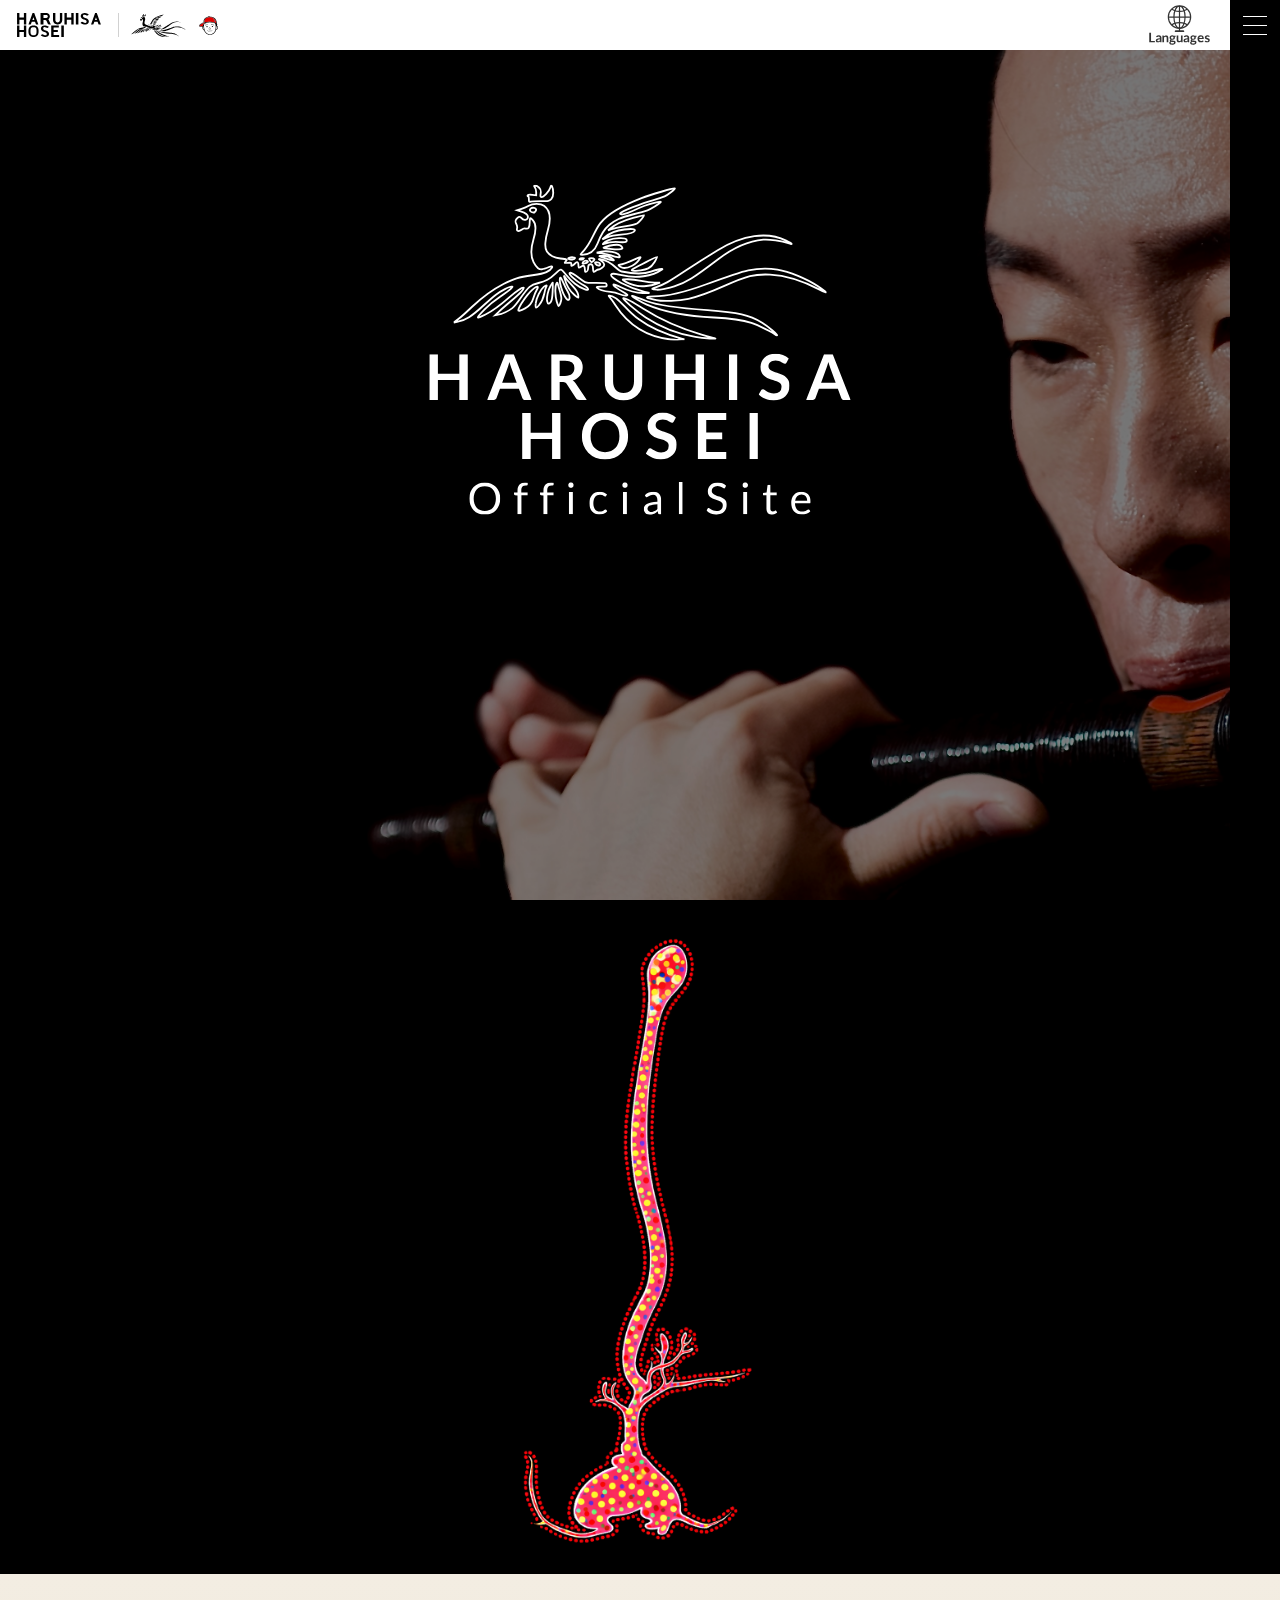
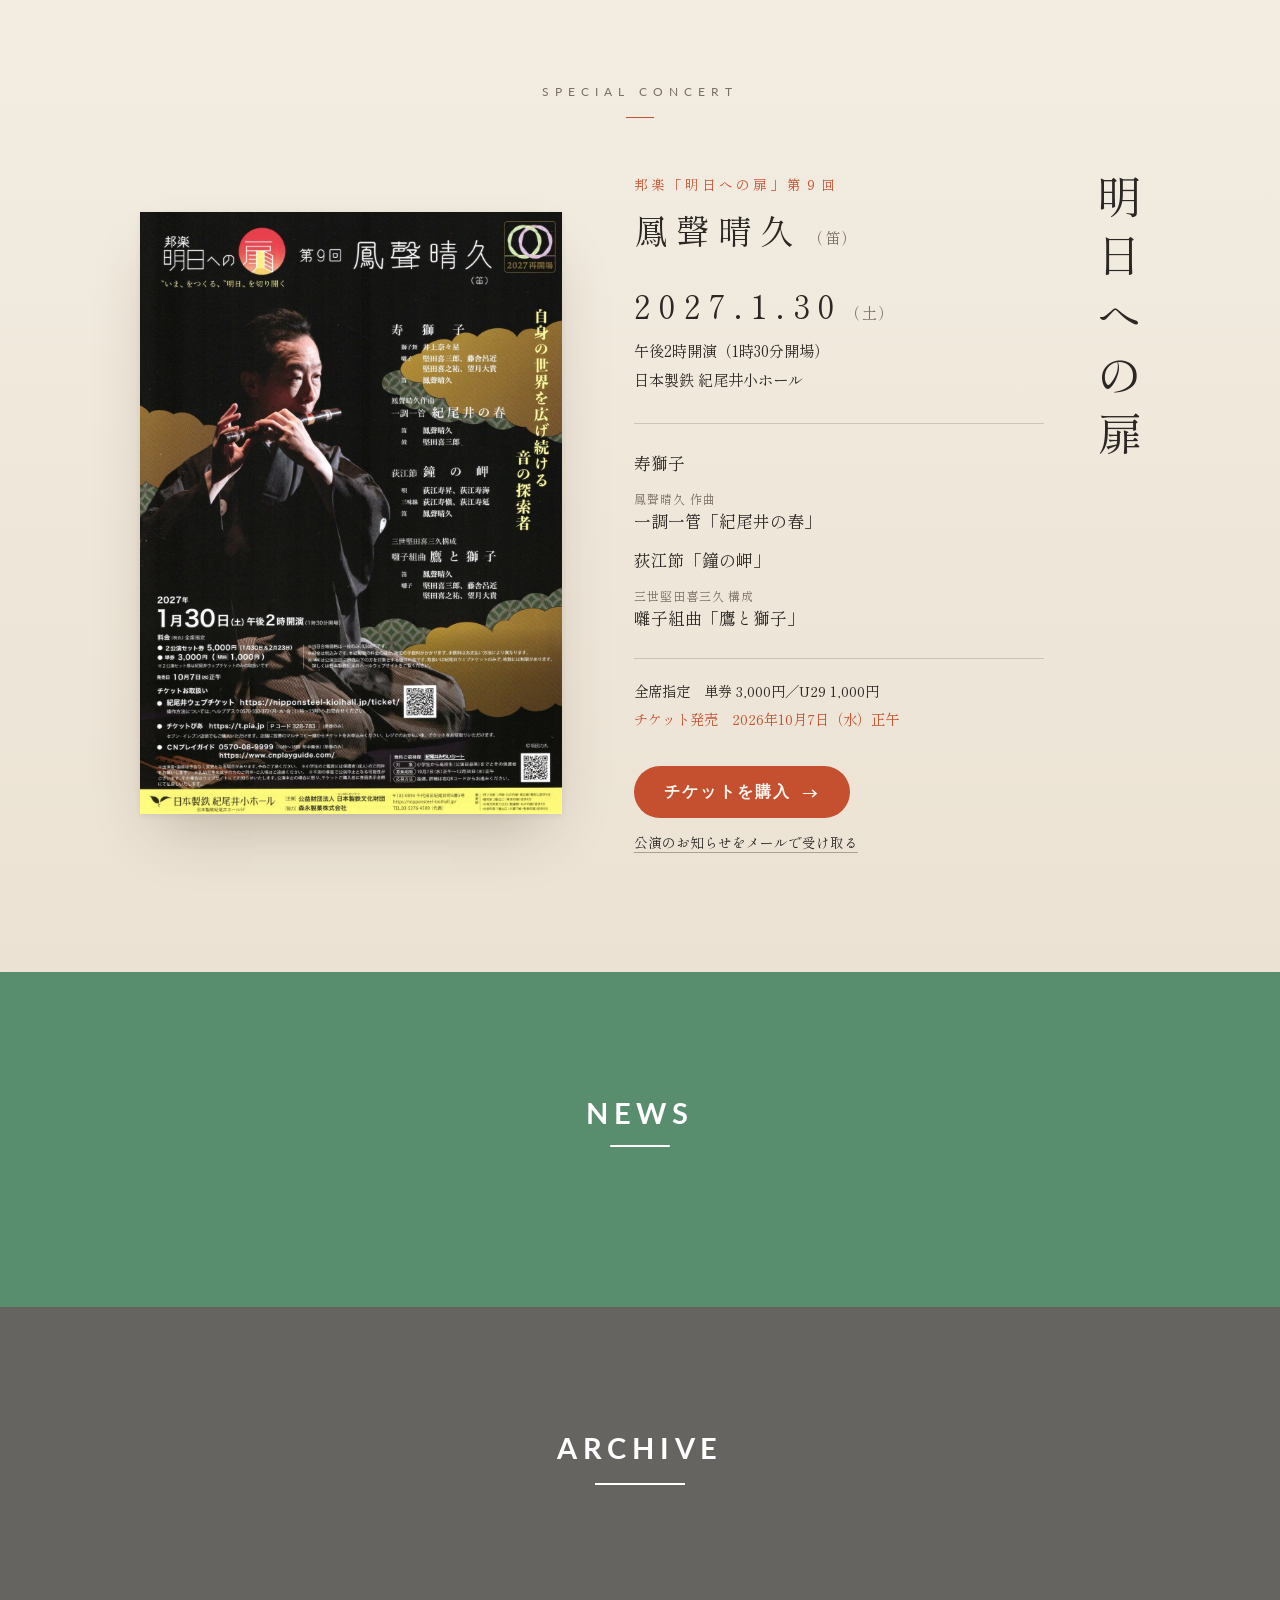
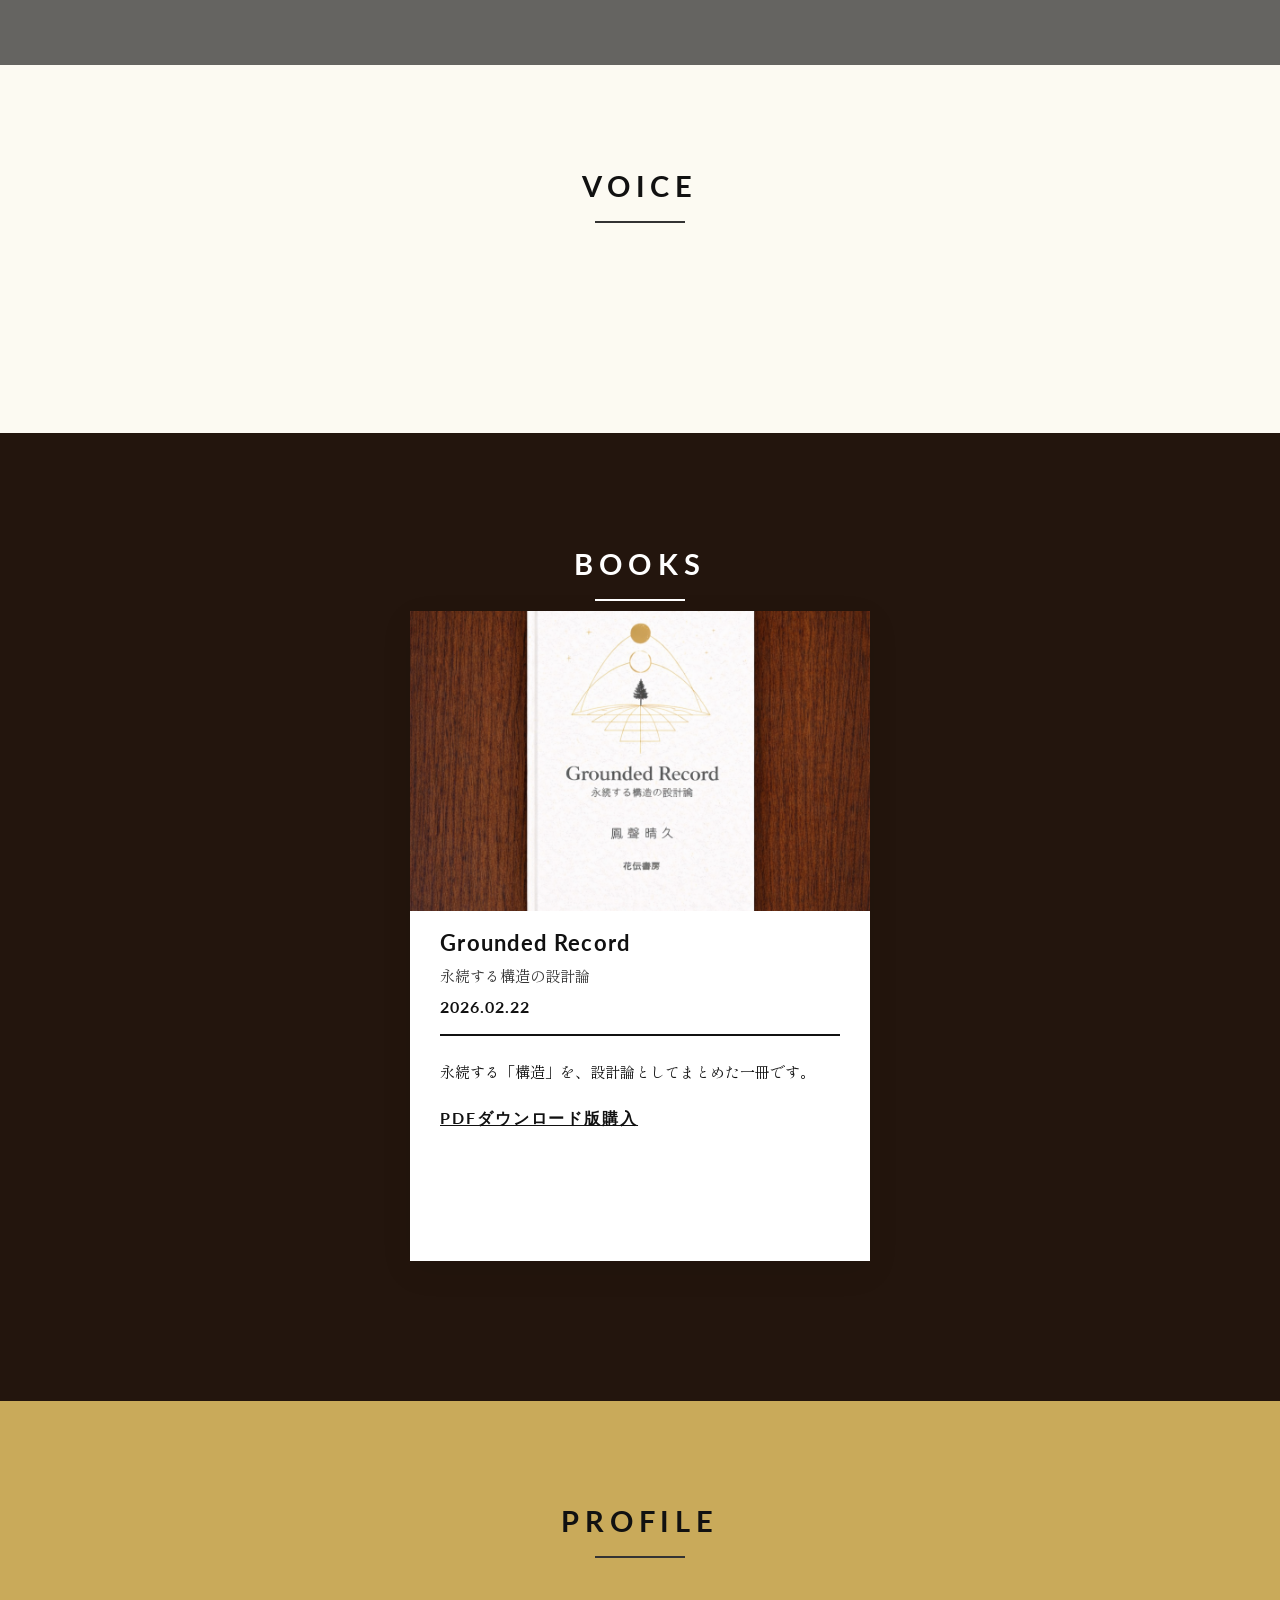
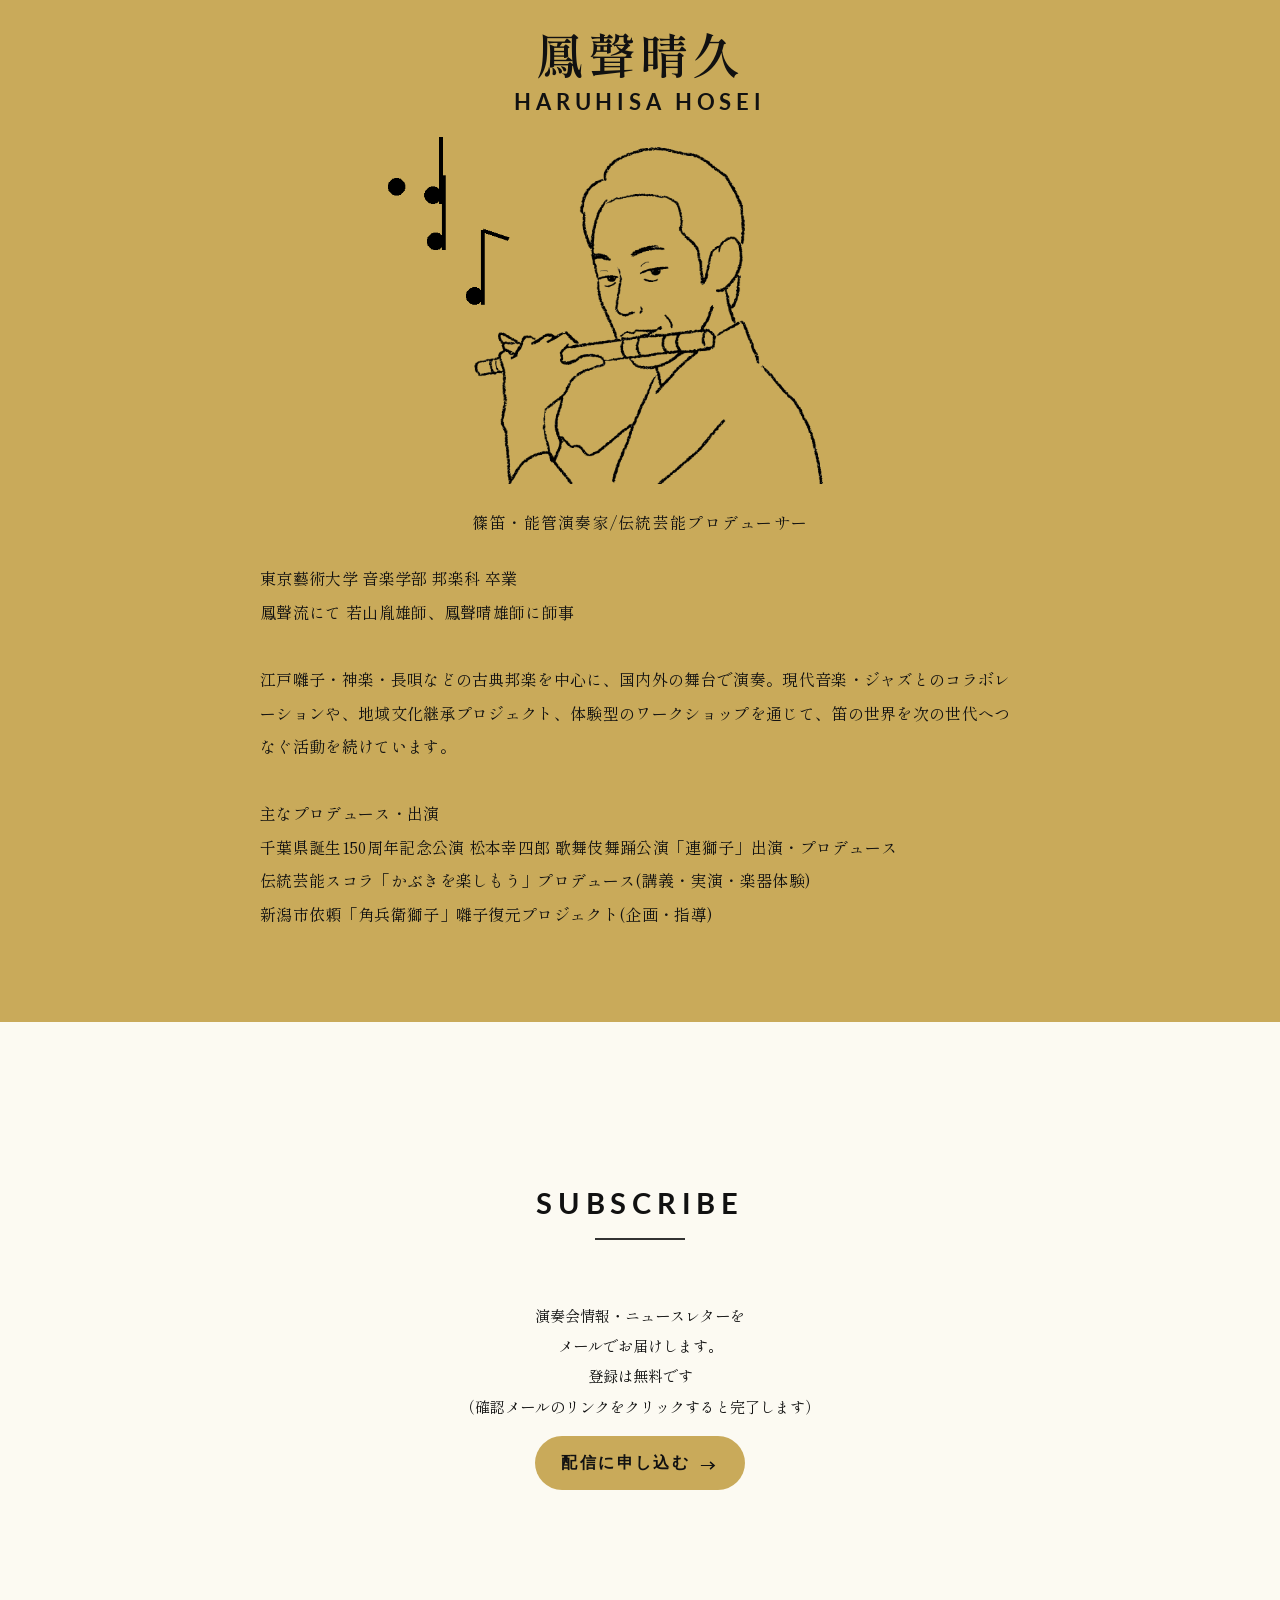
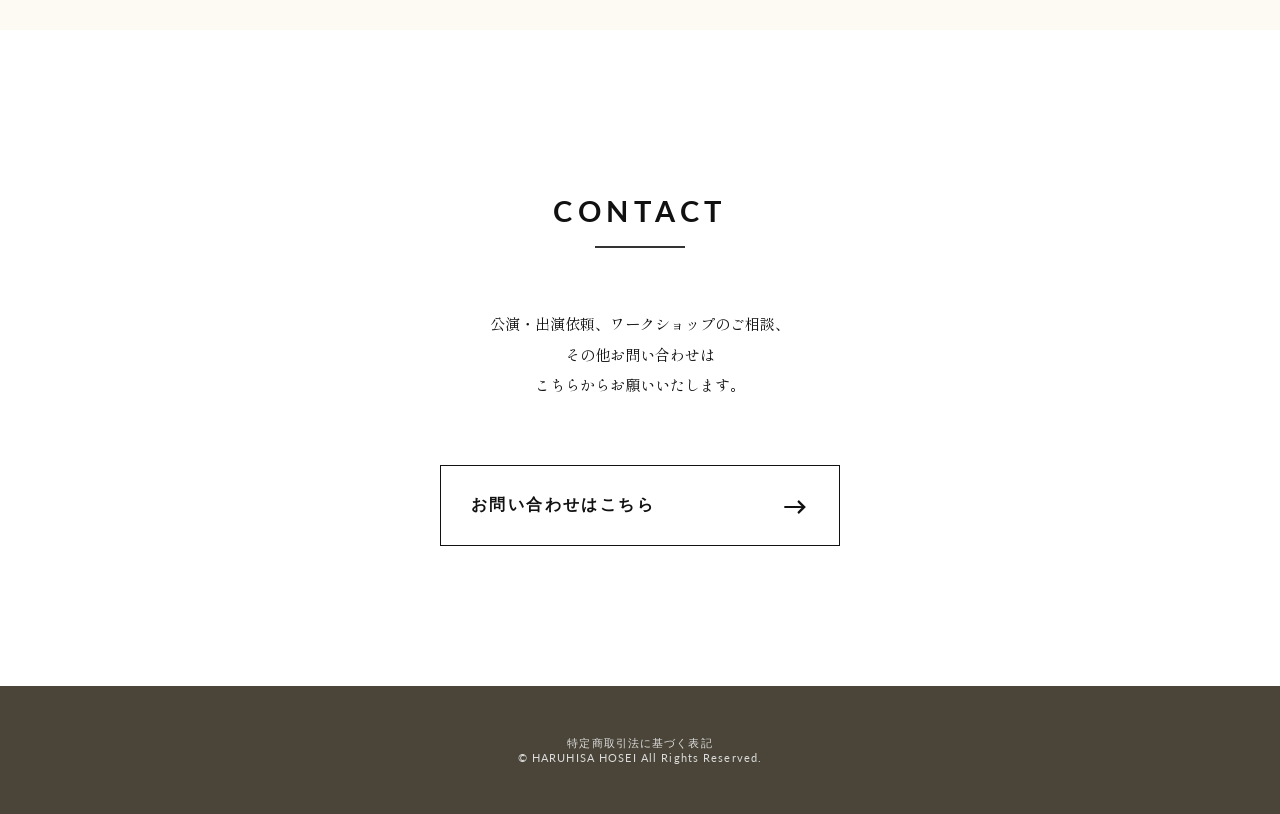
==== commit 7b9b97b0: "特設コーナー（明日への扉）を練色・朱・墨の3色、明朝の縦書き題名に作り直し Co-Authored-By: Claude Opus 5.5 <noreply@anthropic.com> Claude" ====
--- a/index.html
+++ b/index.html
@@ -33,7 +33,7 @@
 <link rel="preconnect" href="https://fonts.gstatic.com" crossorigin>
 <link href="https://fonts.googleapis.com/css2?family=Shippori+Mincho:wght@400;700&family=Lato:wght@400;700&display=swap" rel="stylesheet">
 
-<link rel="stylesheet" href="css/style.css?v=20261003">
+<link rel="stylesheet" href="css/style.css?v=20261102">
 </head>
 <body class="home">
 <a class="skip-link" href="#main">Skip to content</a>
@@ -96,6 +96,7 @@
                 <img src="images/flyers/2027-01-30_kioi_asu-eno-tobira_9.jpg" alt="邦楽「明日への扉」第9回 鳳聲晴久（笛）2027年1月30日 日本製鉄紀尾井小ホール チラシ" width="1200" height="1710" loading="lazy">
             </a>
             <div class="feature-body fade-up delay-2">
+                <p class="feature-vtitle" aria-hidden="true">明日への扉</p>
                 <p class="feature-series">邦楽「明日への扉」第９回</p>
                 <h2 class="feature-title">鳳聲晴久<span>（笛）</span></h2>
                 <p class="feature-date">2027.1.30<small>（土）</small></p>
--- a/css/style.css
+++ b/css/style.css
@@ -728,62 +728,75 @@
    Home: Feature (special concert) — above NEWS
    ========================================= */
 .feature-section {
-    background: #17130f; color: #efe7d6;
-    padding: 90px 20px 100px; position: relative; z-index: 1;
+    --feat-bg: #f3ede2; --feat-bg2: #ebe2d3; --feat-ink: #2b2724; --feat-shu: #c4502f; --feat-sub: #7a6f62;
+    background: linear-gradient(180deg, var(--feat-bg) 0%, var(--feat-bg2) 100%);
+    color: var(--feat-ink);
+    padding: 110px 20px 120px; position: relative; z-index: 1;
 }
 .feature-section.is-expired { display: none; }
 .feature-kicker {
-    text-align: center; margin: 0 0 44px;
-    font-family: var(--font-sans); font-weight: 700; font-size: 0.8rem;
-    letter-spacing: 0.4em; color: #c9a95c;
-}
-.feature-kicker::after { content: ""; display: block; width: 60px; height: 1px; background: #c9a95c; margin: 16px auto 0; }
+    text-align: center; margin: 0 0 56px;
+    font-family: var(--font-sans); font-weight: 400; font-size: 0.75rem;
+    letter-spacing: 0.5em; color: var(--feat-sub);
+}
+.feature-kicker::after { content: ""; display: block; width: 28px; height: 1px; background: var(--feat-shu); margin: 18px auto 0; }
 .feature-card {
-    max-width: 980px; margin: 0 auto;
-    display: grid; grid-template-columns: minmax(0, 5fr) minmax(0, 6fr); gap: 56px; align-items: center;
+    max-width: 1000px; margin: 0 auto;
+    display: grid; grid-template-columns: minmax(0, 5fr) minmax(0, 6fr); gap: 72px; align-items: center;
 }
 .feature-flyer { display: block; }
 .feature-flyer img {
     display: block; width: 100%; height: auto;
-    box-shadow: 0 24px 60px rgba(0,0,0,.55);
-    transition: transform .3s ease;
-}
-.feature-flyer:hover img { transform: translateY(-3px); }
-.feature-series { margin: 0; font-size: 0.9rem; letter-spacing: 0.18em; color: #c9a95c; }
-.feature-title { margin: 10px 0 0; font-size: 2.6rem; font-weight: 700; letter-spacing: 0.22em; line-height: 1.3; color: #fff; }
-.feature-title span { font-size: 1rem; letter-spacing: 0.1em; margin-left: 6px; color: #d9cfbd; }
+    box-shadow: 0 30px 60px -20px rgba(70, 50, 30, .28), 0 2px 6px rgba(70, 50, 30, .08);
+    transition: transform .4s ease;
+}
+.feature-flyer:hover img { transform: translateY(-4px); }
+.feature-body { position: relative; padding-right: 96px; }
+.feature-body:not(:has(.feature-vtitle)) { padding-right: 0; }
+.feature-vtitle {
+    position: absolute; top: 0; right: 0; margin: 0;
+    writing-mode: vertical-rl; font-family: var(--font-serif); font-weight: 400;
+    font-size: 2.8rem; letter-spacing: 0.32em; line-height: 1; color: var(--feat-ink);
+}
+.feature-series { margin: 0; font-size: 0.85rem; letter-spacing: 0.22em; color: var(--feat-shu); }
+.feature-title { margin: 14px 0 0; font-size: 2.1rem; font-weight: 400; letter-spacing: 0.24em; line-height: 1.3; color: var(--feat-ink); }
+.feature-title span { font-size: 0.95rem; letter-spacing: 0.1em; margin-left: 6px; color: var(--feat-sub); }
 .feature-date {
-    margin: 26px 0 0; font-family: var(--font-sans); font-weight: 700;
-    font-size: 2.2rem; letter-spacing: 0.06em; color: #fff;
-}
-.feature-date small { font-size: 1rem; margin-left: 4px; }
-.feature-meta { margin: 6px 0 0; font-size: 0.95rem; line-height: 1.9; }
+    margin: 30px 0 0; font-family: var(--font-serif); font-weight: 400;
+    font-size: 2rem; letter-spacing: 0.28em; color: var(--feat-ink);
+}
+.feature-date small { font-size: 0.95rem; margin-left: 2px; letter-spacing: 0.1em; color: var(--feat-sub); }
+.feature-meta { margin: 8px 0 0; font-size: 0.95rem; line-height: 1.9; color: var(--feat-ink); }
 .feature-program {
-    list-style: none; margin: 26px 0 0; padding: 18px 0 0;
-    border-top: 1px solid rgba(201,169,92,.45);
+    list-style: none; margin: 30px 0 0; padding: 20px 0 0;
+    border-top: 1px solid rgba(43, 39, 36, .18);
 }
 .feature-program li { font-size: 1.05rem; line-height: 1.6; padding: 6px 0; }
-.feature-program small { display: block; font-size: 0.75rem; letter-spacing: 0.08em; color: #c9a95c; }
+.feature-program small { display: block; font-size: 0.75rem; letter-spacing: 0.08em; color: var(--feat-sub); }
 .feature-price {
-    margin: 18px 0 0; padding-top: 16px; border-top: 1px solid rgba(201,169,92,.45);
+    margin: 20px 0 0; padding-top: 18px; border-top: 1px solid rgba(43, 39, 36, .18);
     font-size: 0.9rem; line-height: 1.9;
 }
-.feature-price span { color: #c9a95c; font-weight: 700; }
-.feature-actions { margin-top: 28px; display: flex; flex-wrap: wrap; align-items: center; gap: 14px 22px; }
+.feature-price span { color: var(--feat-shu); }
+.feature-actions { margin-top: 34px; display: flex; flex-wrap: wrap; align-items: center; gap: 14px 24px; }
 .feature-btn {
     display: inline-flex; align-items: center; gap: 10px;
-    padding: 15px 28px; border-radius: 999px;
-    background: #c9a95c; color: #17130f;
-    font-family: var(--font-sans); font-weight: 700; letter-spacing: 0.12em;
+    padding: 15px 30px; border-radius: 999px;
+    background: var(--feat-shu); color: #fbf7f0;
+    font-family: var(--font-sans); font-weight: 700; letter-spacing: 0.14em;
     transition: transform .2s ease, background-color .2s ease;
 }
-.feature-btn:hover { transform: translateY(-2px); background: #e0c27a; }
-.feature-sublink { font-size: 0.85rem; color: #d9cfbd; text-decoration: underline; text-underline-offset: 4px; }
-.feature-sublink:hover { color: #fff; }
+.feature-btn:hover { transform: translateY(-2px); background: #ad4226; }
+.feature-sublink { font-size: 0.85rem; color: var(--feat-ink); text-decoration: underline; text-decoration-color: rgba(43,39,36,.35); text-underline-offset: 4px; }
+.feature-sublink:hover { text-decoration-color: var(--feat-shu); }
 @media (max-width: 768px) {
-    .feature-section { padding: 70px 16px 80px; }
-    .feature-card { grid-template-columns: 1fr; gap: 36px; }
+    .feature-section { padding: 80px 16px 90px; }
+    .feature-card { grid-template-columns: 1fr; gap: 44px; }
     .feature-flyer { max-width: 420px; margin: 0 auto; width: 100%; }
-    .feature-title { font-size: 2rem; }
-    .feature-date { font-size: 1.9rem; }
-}
+    .feature-body { padding-right: 64px; }
+    .feature-body:not(:has(.feature-vtitle)) { padding-right: 0; }
+    .feature-vtitle { font-size: 2.1rem; }
+    .feature-title { font-size: 1.7rem; }
+    .feature-date { font-size: 1.6rem; letter-spacing: 0.2em; }
+}
+
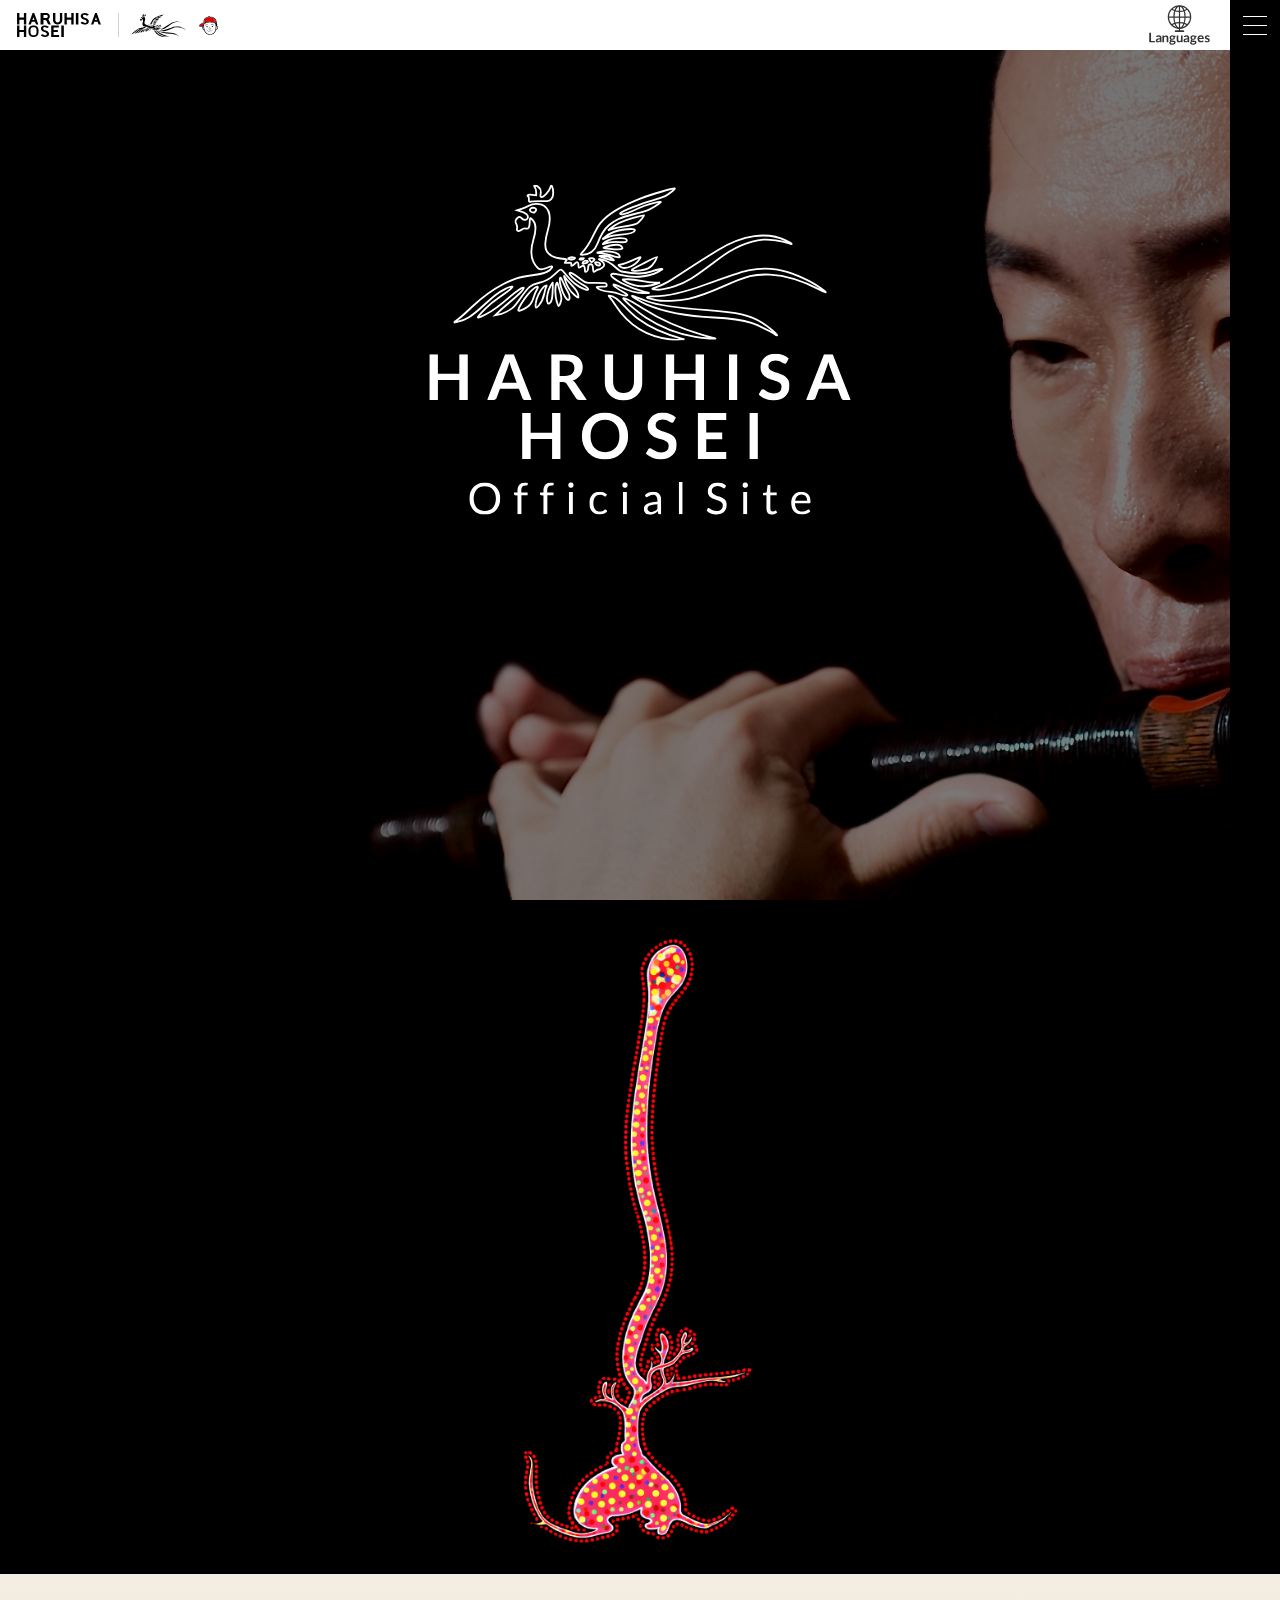
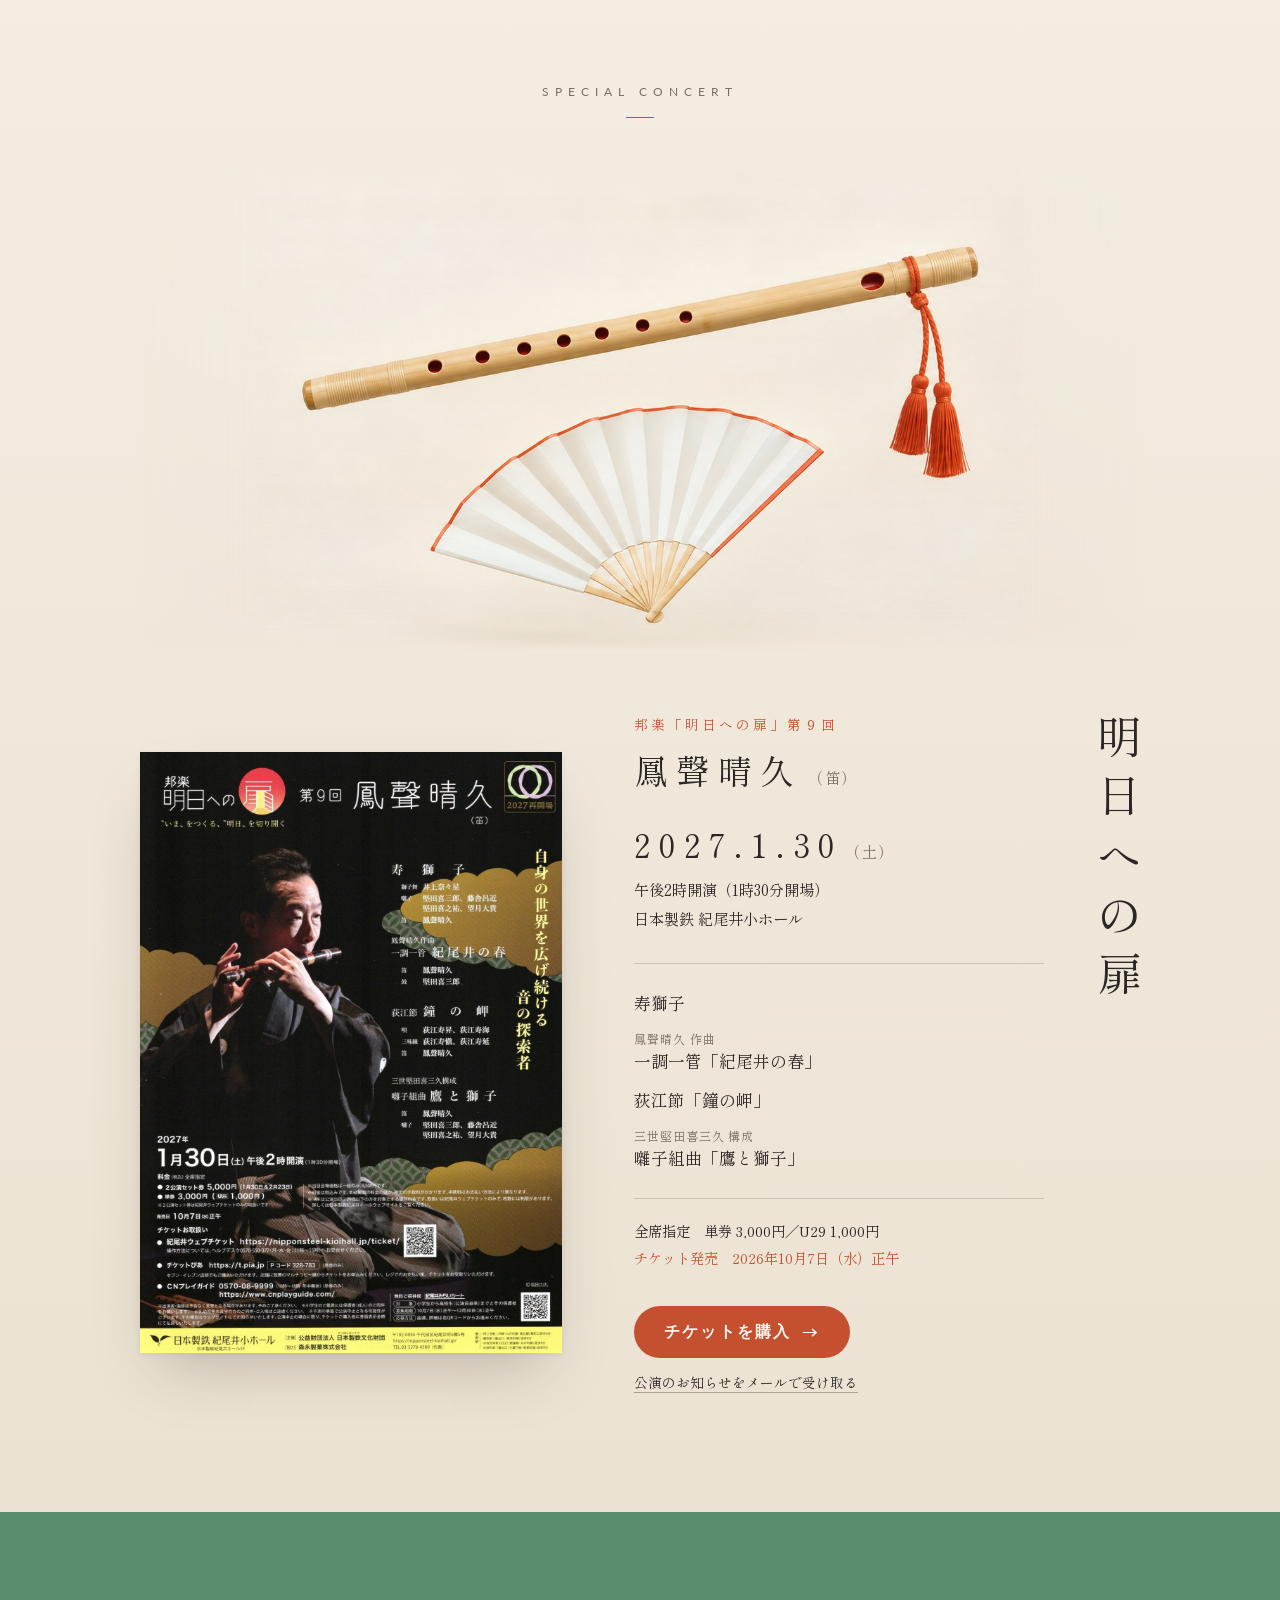
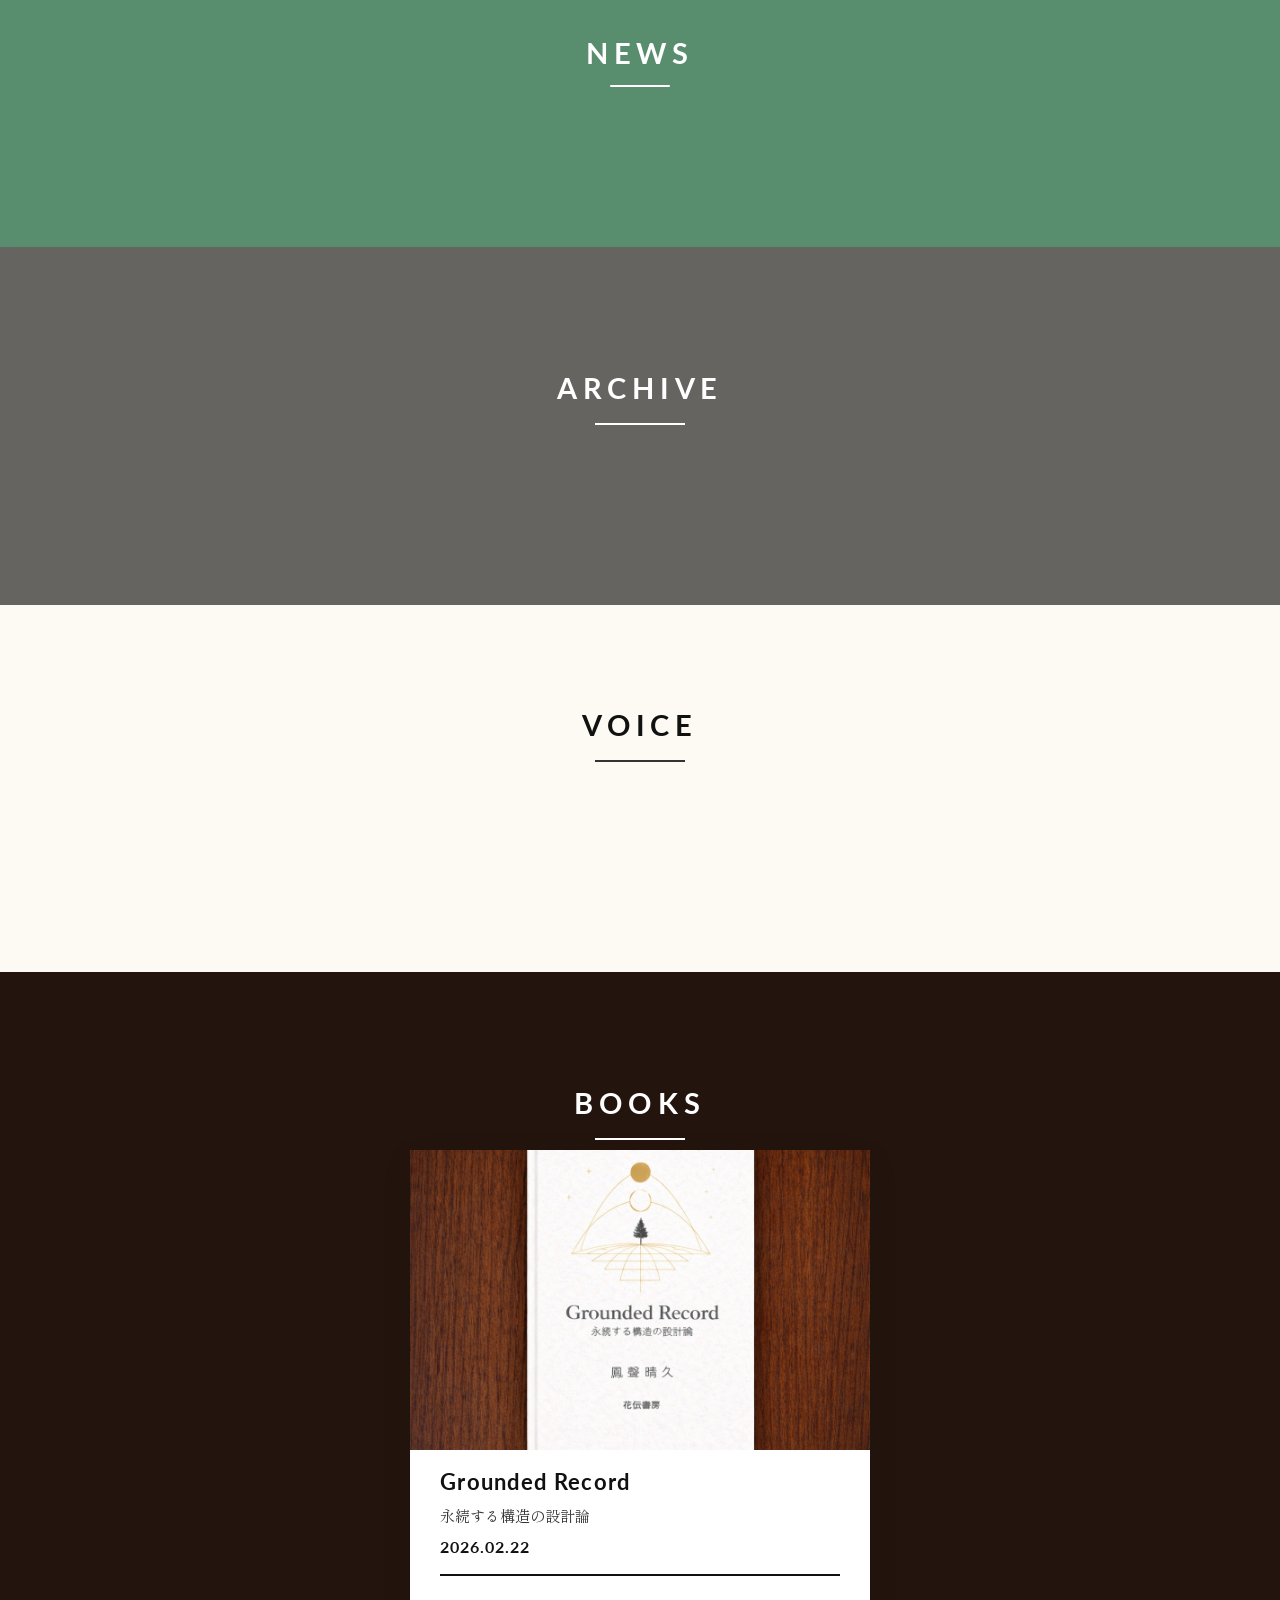
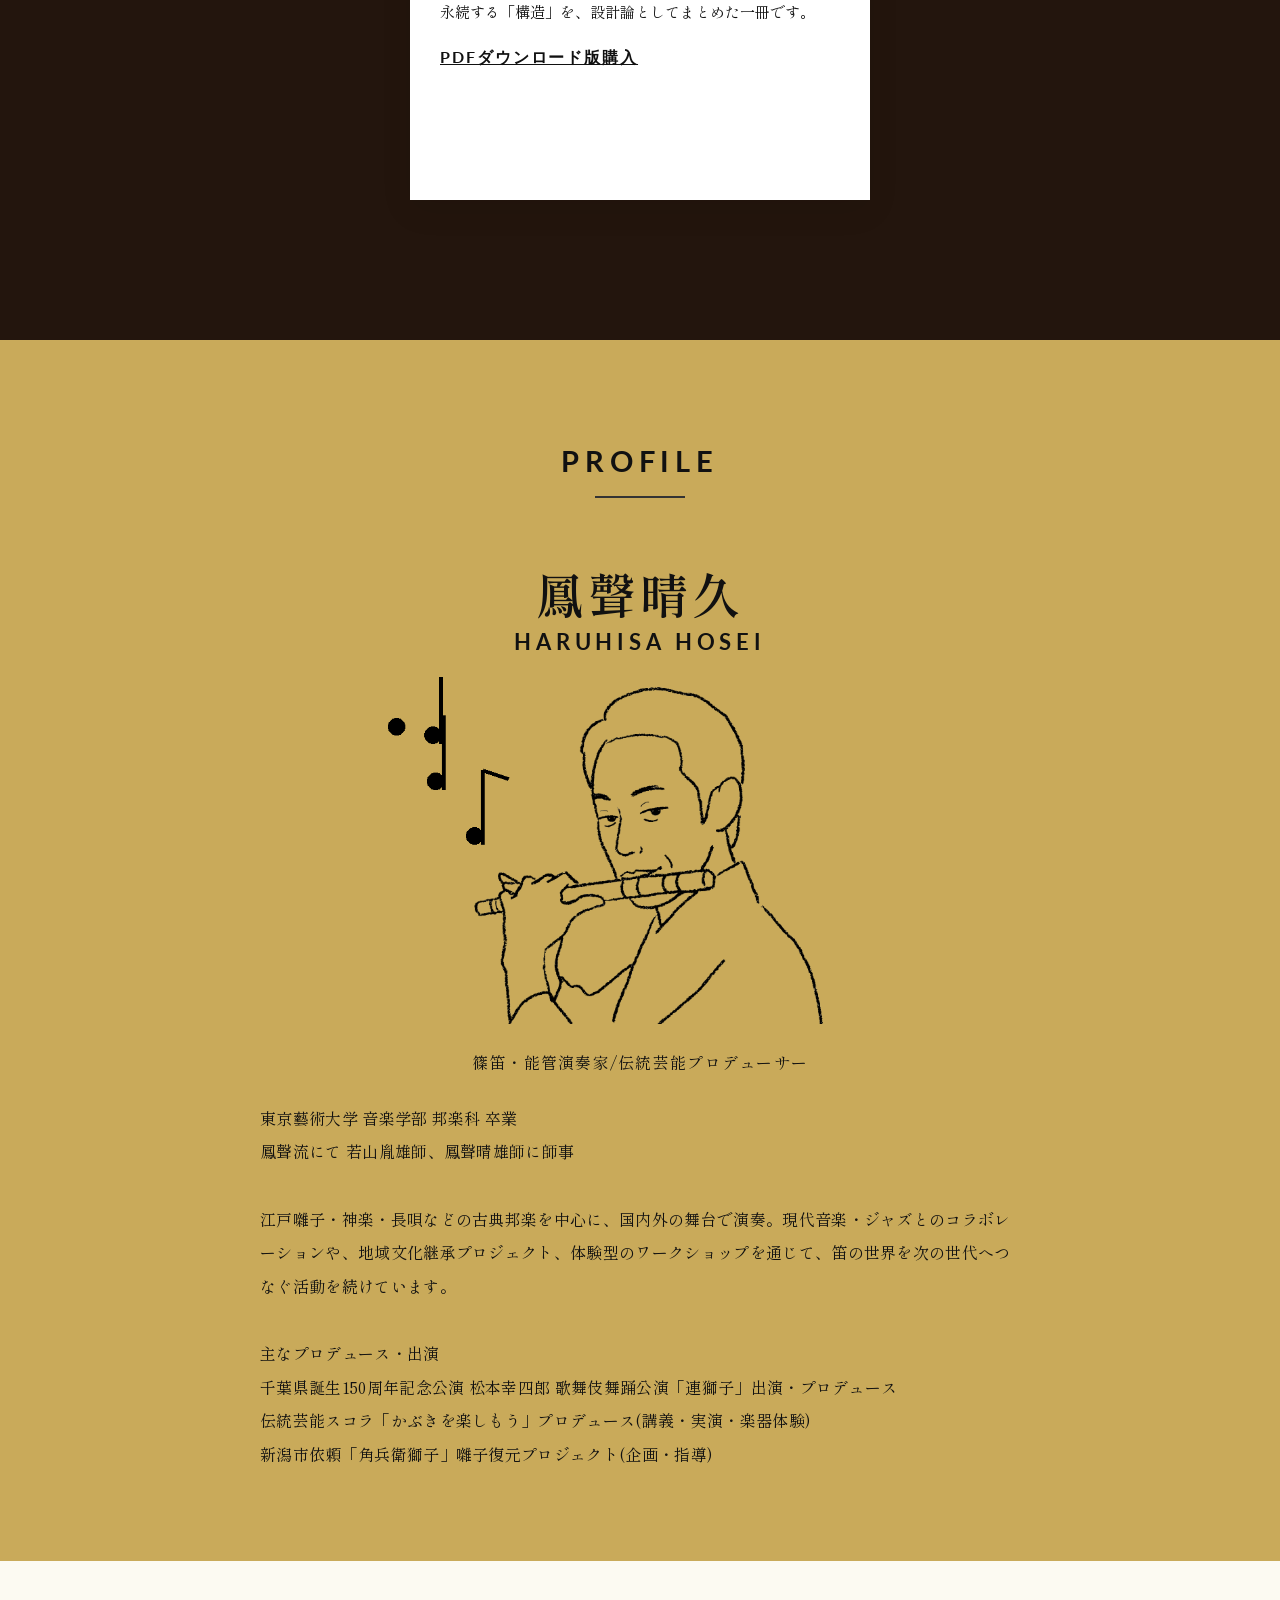
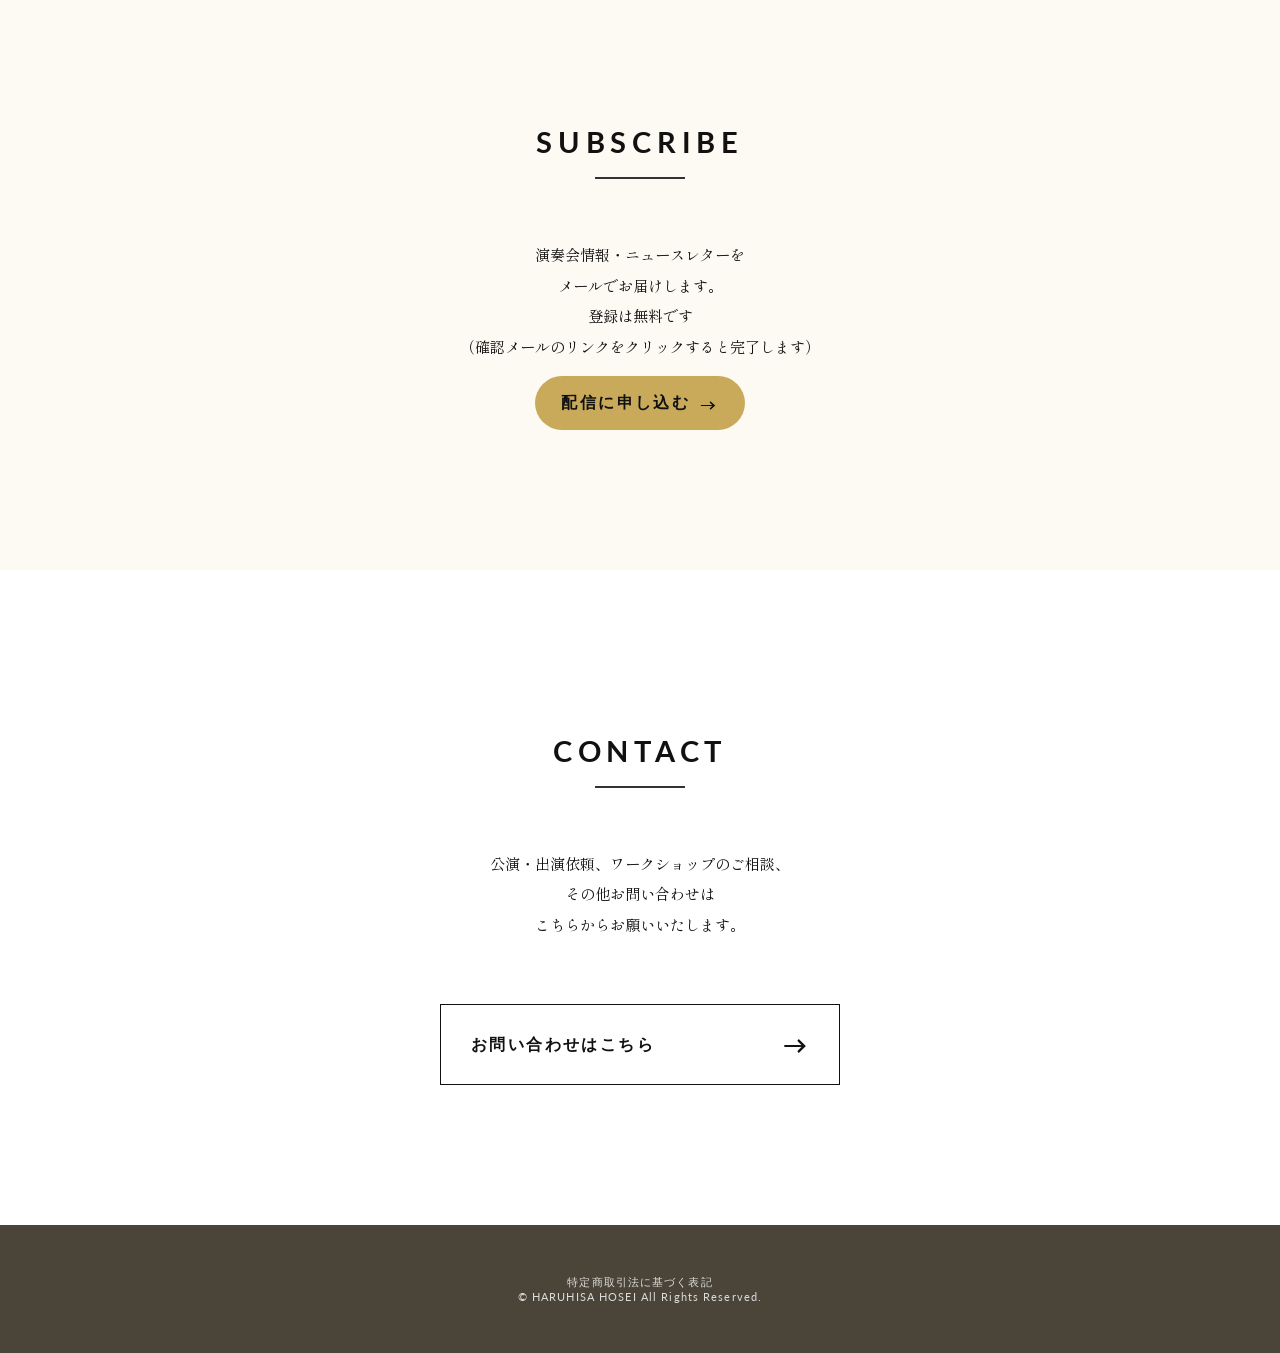
==== commit edb88cc1: "特設コーナーに篠笛と扇の画像を追加（背景をコーナーの色に合わせ、縁をぼかして溶け込ませる） Co-Authored-By: Claude Opus 5.5 <noreply@anthropic.com" ====
--- a/index.html
+++ b/index.html
@@ -33,7 +33,7 @@
 <link rel="preconnect" href="https://fonts.gstatic.com" crossorigin>
 <link href="https://fonts.googleapis.com/css2?family=Shippori+Mincho:wght@400;700&family=Lato:wght@400;700&display=swap" rel="stylesheet">
 
-<link rel="stylesheet" href="css/style.css?v=20261102">
+<link rel="stylesheet" href="css/style.css?v=20261102b">
 </head>
 <body class="home">
 <a class="skip-link" href="#main">Skip to content</a>
@@ -91,6 +91,7 @@
 <main id="main">
     <section class="feature-section" id="feature" data-until="2027-01-31">
         <p class="feature-kicker fade-up">SPECIAL CONCERT</p>
+        <figure class="feature-visual fade-up"><img src="images/asu-eno-tobira_visual.jpg" alt="篠笛と扇" width="1456" height="716" loading="lazy"></figure>
         <div class="feature-card">
             <a class="feature-flyer fade-up delay-1" href="images/flyers/2027-01-30_kioi_asu-eno-tobira_9.jpg" target="_blank" rel="noopener">
                 <img src="images/flyers/2027-01-30_kioi_asu-eno-tobira_9.jpg" alt="邦楽「明日への扉」第9回 鳳聲晴久（笛）2027年1月30日 日本製鉄紀尾井小ホール チラシ" width="1200" height="1710" loading="lazy">
--- a/css/style.css
+++ b/css/style.css
@@ -740,6 +740,14 @@
     letter-spacing: 0.5em; color: var(--feat-sub);
 }
 .feature-kicker::after { content: ""; display: block; width: 28px; height: 1px; background: var(--feat-shu); margin: 18px auto 0; }
+.feature-visual { max-width: 1000px; margin: -16px auto 64px; }
+.feature-visual img {
+    display: block; width: 100%; height: auto;
+    -webkit-mask-image: linear-gradient(to right, transparent 0, #000 12%, #000 88%, transparent 100%), linear-gradient(to bottom, transparent 0, #000 8%, #000 94%, transparent 100%);
+    -webkit-mask-composite: source-in;
+            mask-image: linear-gradient(to right, transparent 0, #000 12%, #000 88%, transparent 100%), linear-gradient(to bottom, transparent 0, #000 8%, #000 94%, transparent 100%);
+            mask-composite: intersect;
+}
 .feature-card {
     max-width: 1000px; margin: 0 auto;
     display: grid; grid-template-columns: minmax(0, 5fr) minmax(0, 6fr); gap: 72px; align-items: center;
@@ -791,6 +799,7 @@
 .feature-sublink:hover { text-decoration-color: var(--feat-shu); }
 @media (max-width: 768px) {
     .feature-section { padding: 80px 16px 90px; }
+    .feature-visual { margin: -20px -16px 40px; }
     .feature-card { grid-template-columns: 1fr; gap: 44px; }
     .feature-flyer { max-width: 420px; margin: 0 auto; width: 100%; }
     .feature-body { padding-right: 64px; }
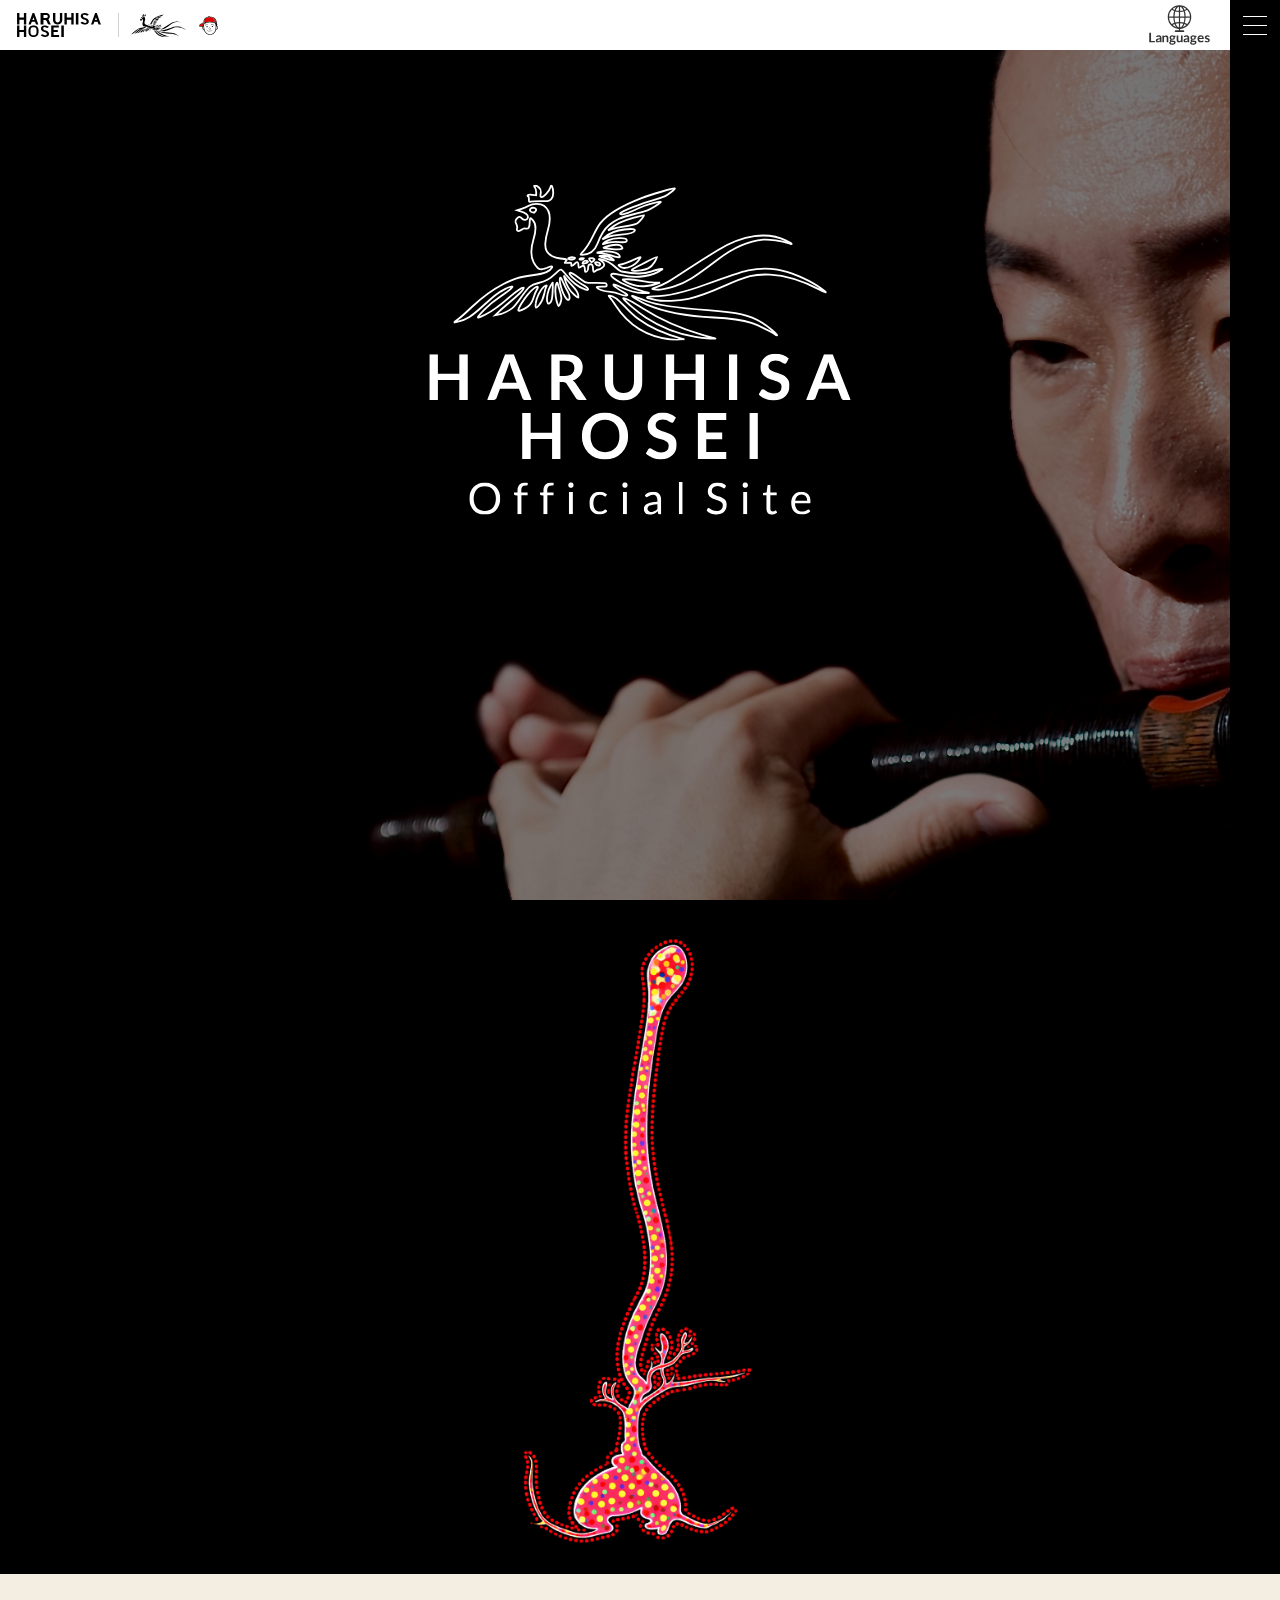
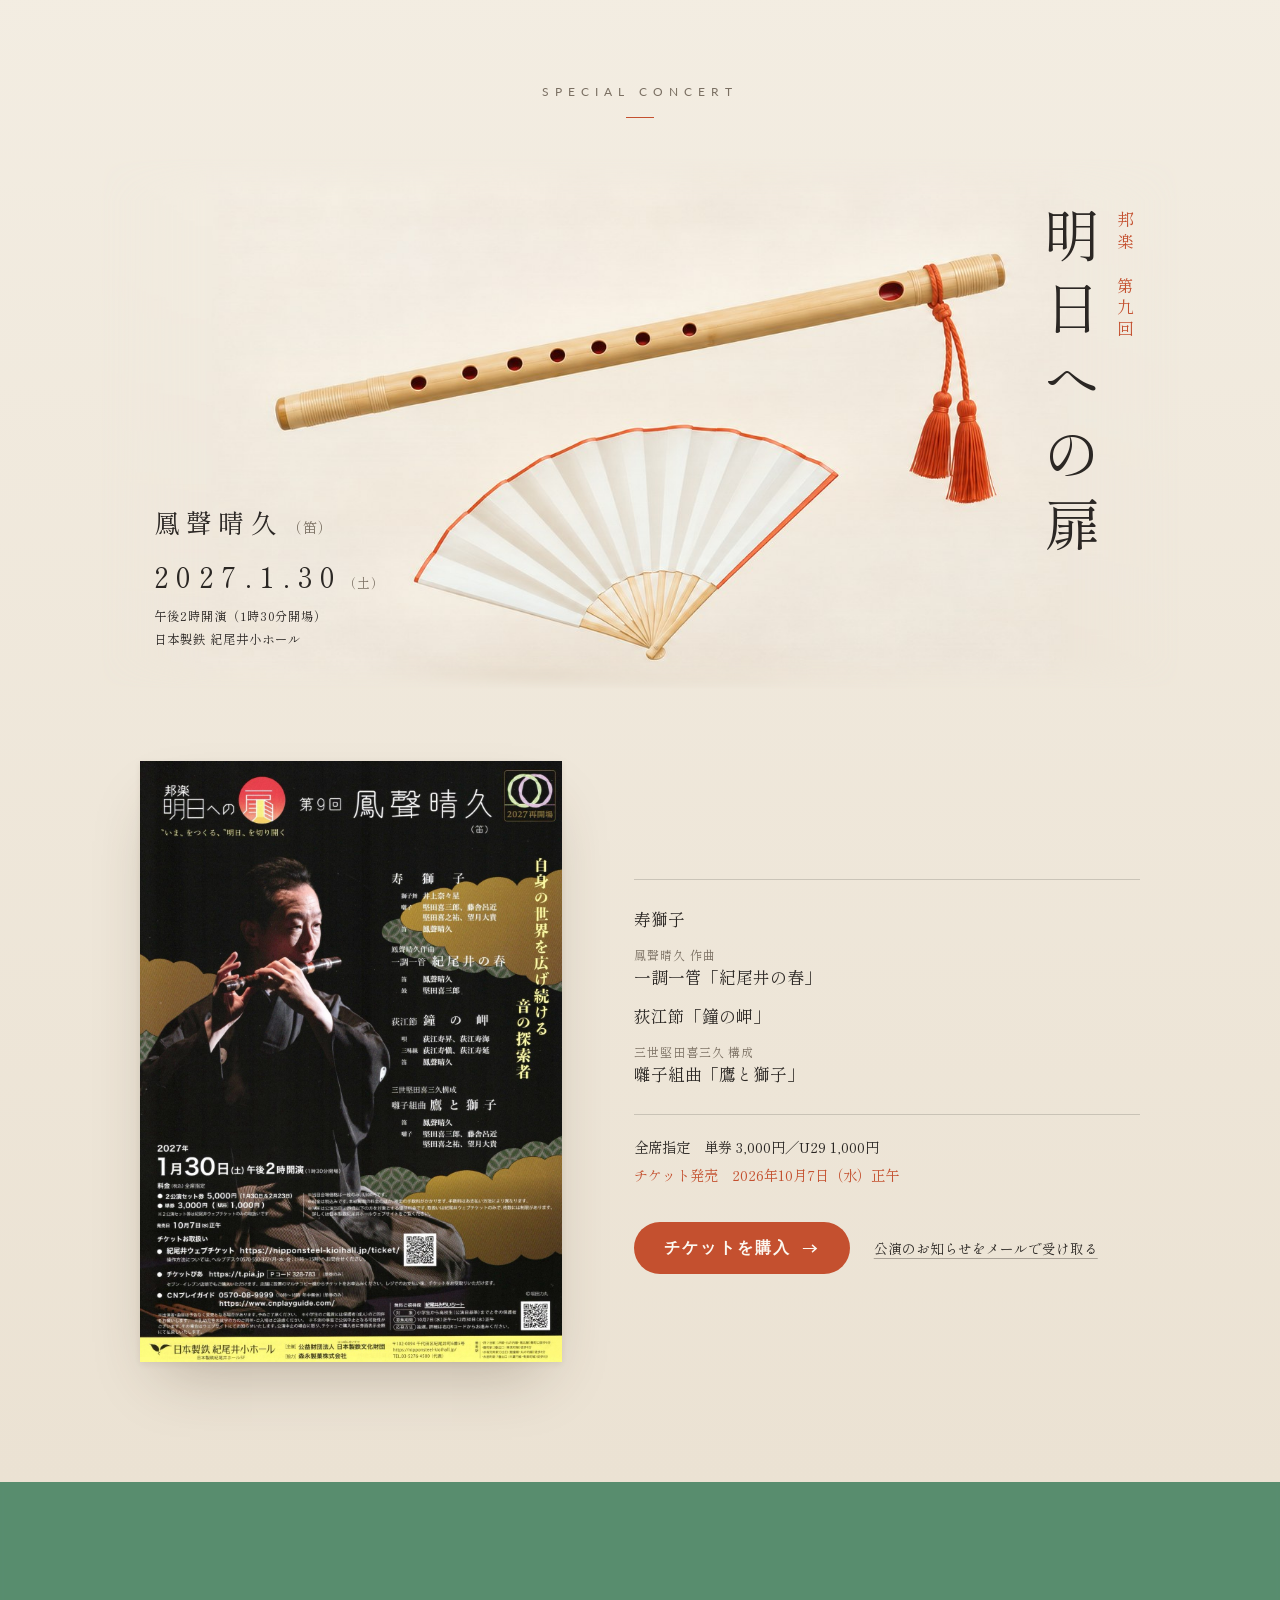
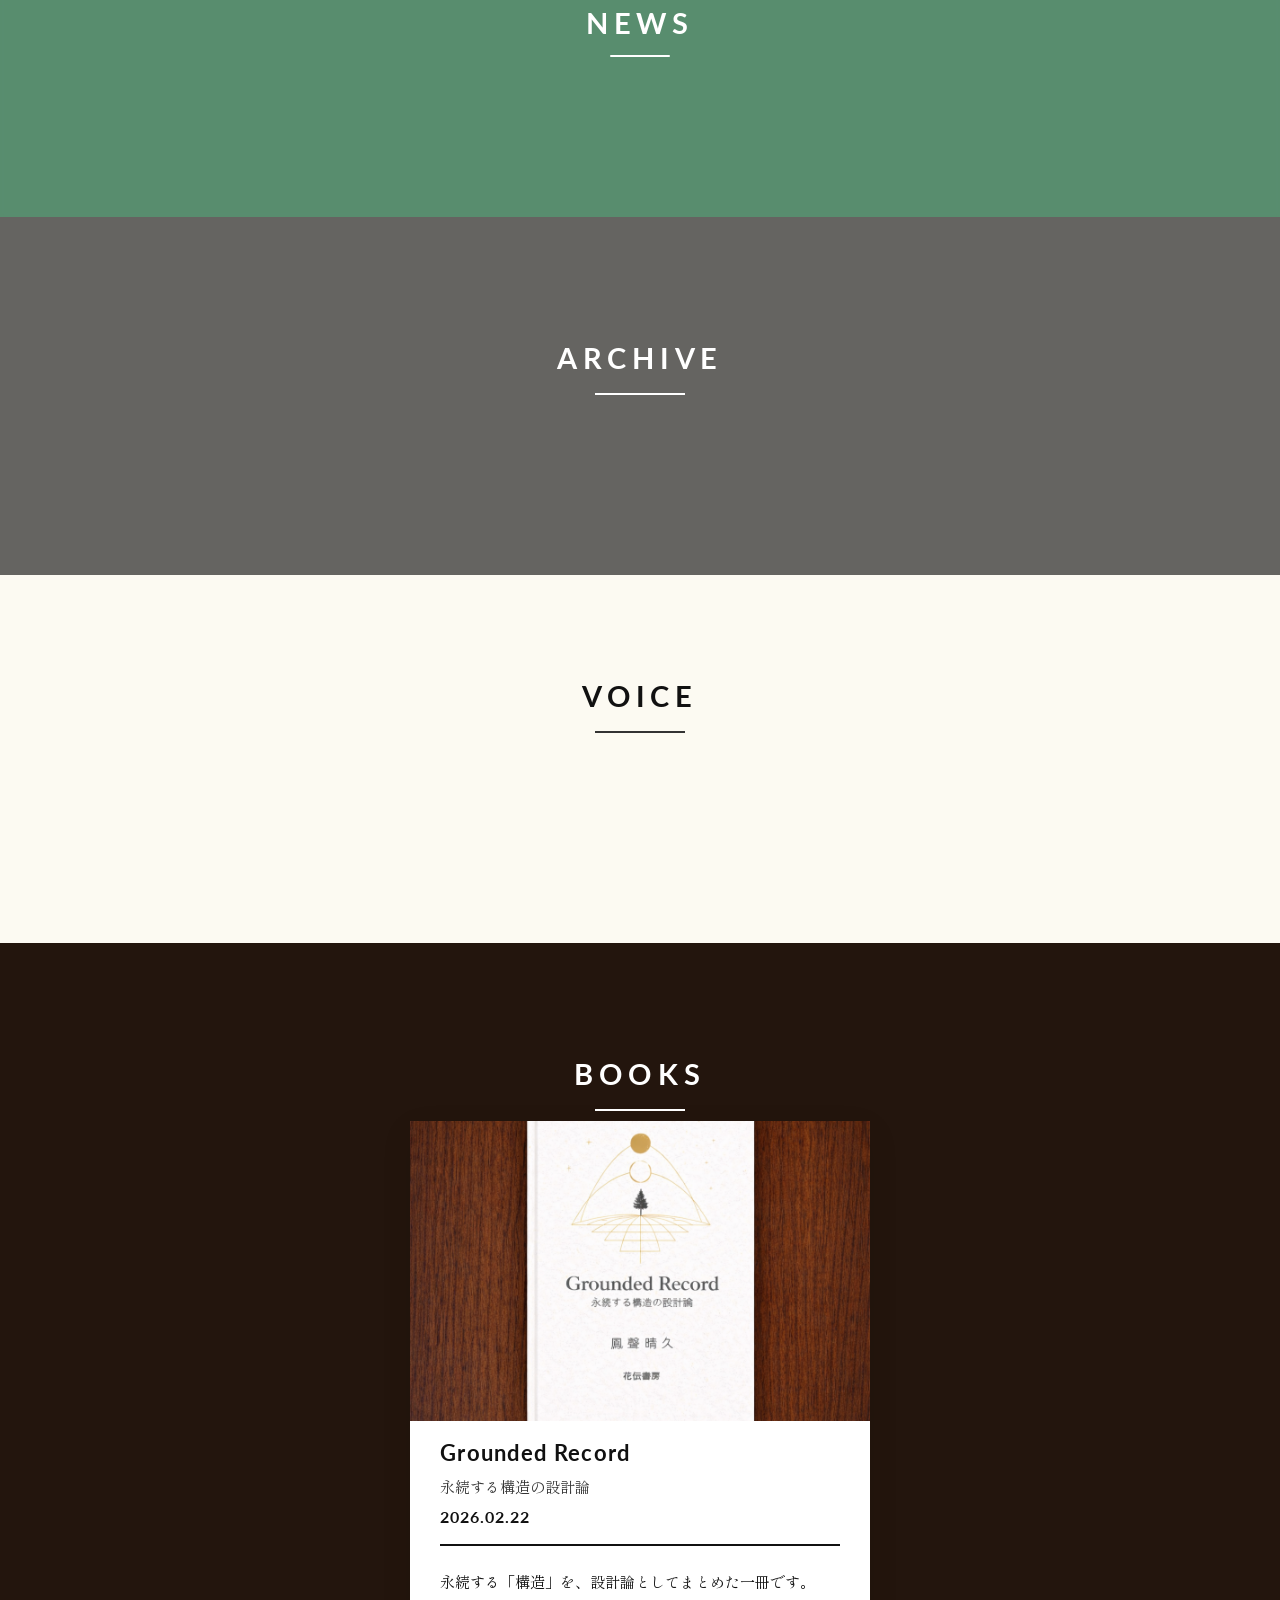
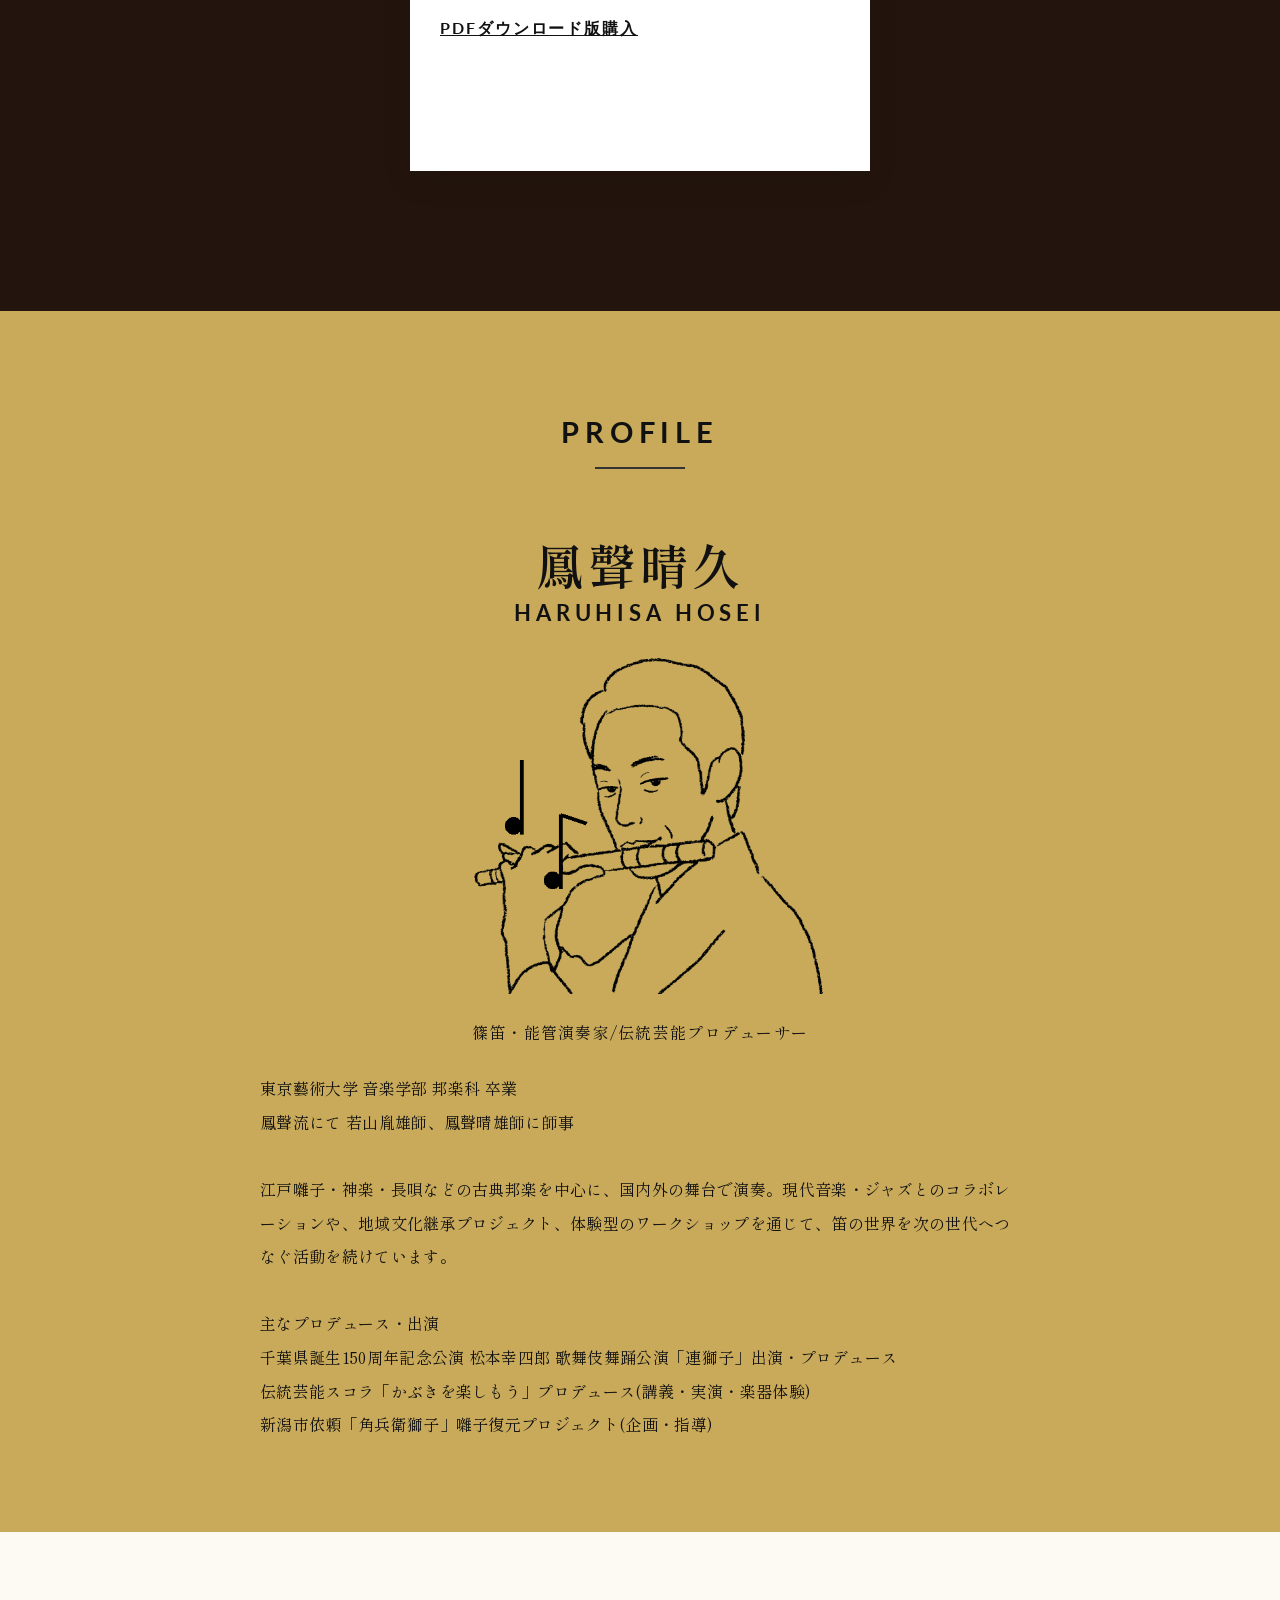
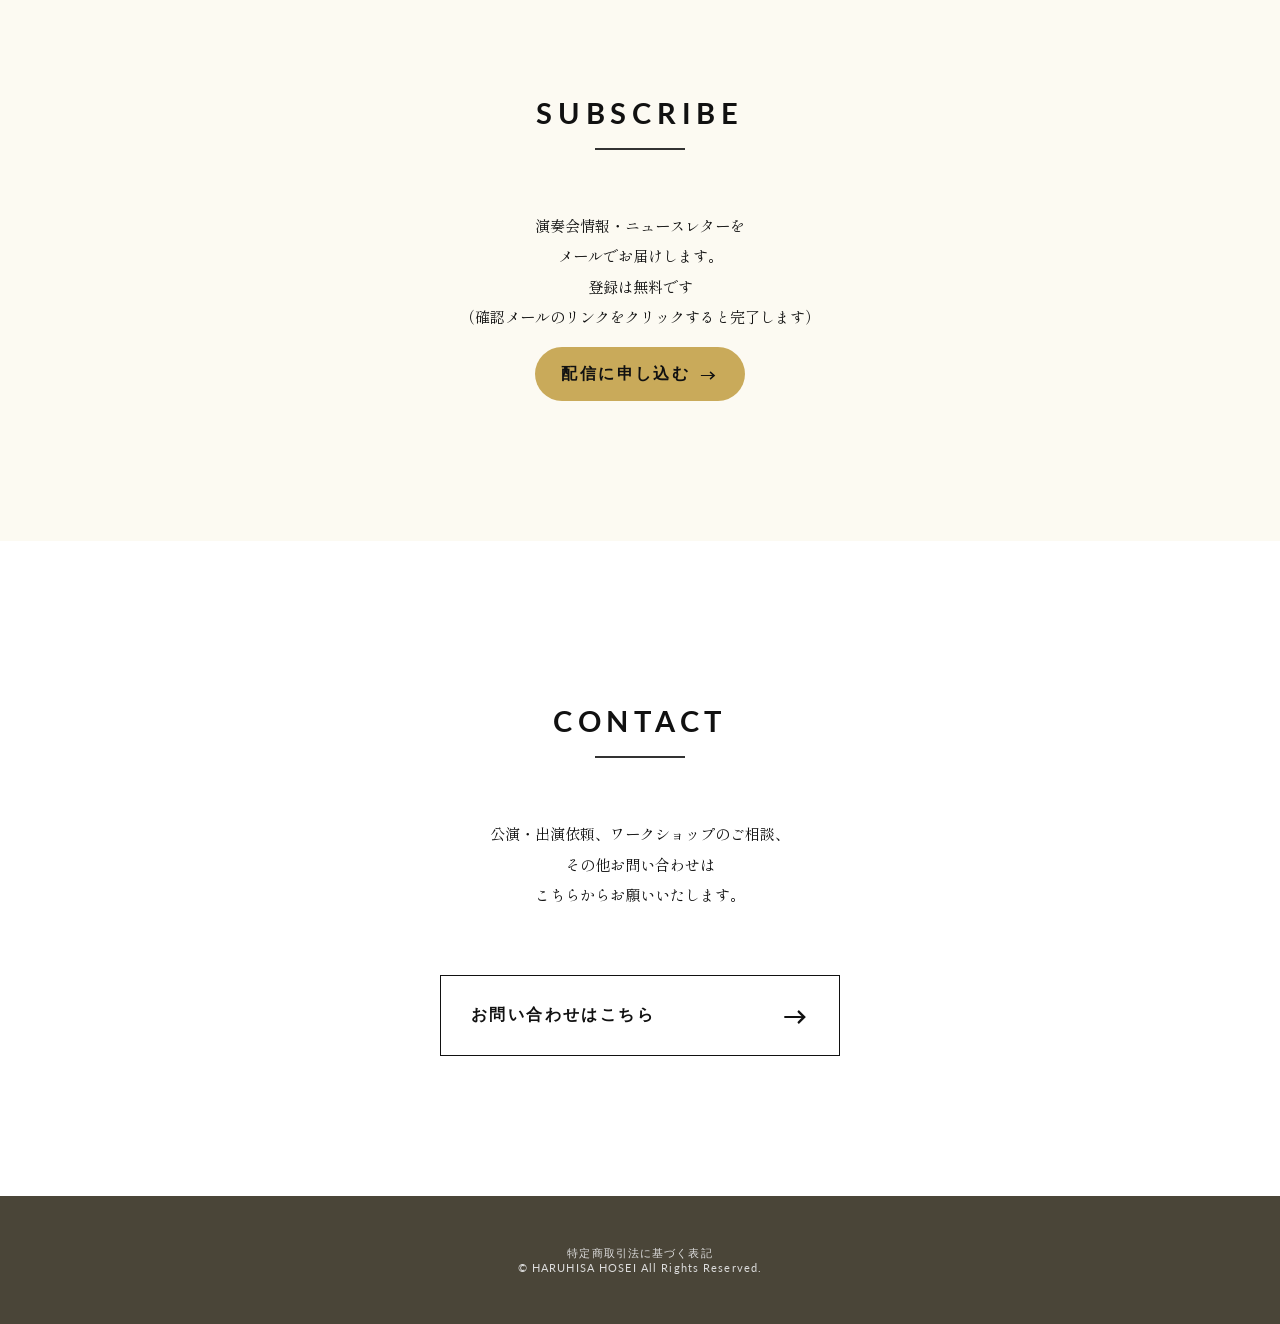
==== commit af4cd133: "特設コーナー：公演名・出演・日時・会場を画像の上にまとめ、ポスターのような見せ方に Co-Authored-By: Claude Opus 5.5 <noreply@anthropic.com> Cl" ====
--- a/index.html
+++ b/index.html
@@ -33,7 +33,7 @@
 <link rel="preconnect" href="https://fonts.gstatic.com" crossorigin>
 <link href="https://fonts.googleapis.com/css2?family=Shippori+Mincho:wght@400;700&family=Lato:wght@400;700&display=swap" rel="stylesheet">
 
-<link rel="stylesheet" href="css/style.css?v=20261102b">
+<link rel="stylesheet" href="css/style.css?v=20261102c">
 </head>
 <body class="home">
 <a class="skip-link" href="#main">Skip to content</a>
@@ -91,17 +91,23 @@
 <main id="main">
     <section class="feature-section" id="feature" data-until="2027-01-31">
         <p class="feature-kicker fade-up">SPECIAL CONCERT</p>
-        <figure class="feature-visual fade-up"><img src="images/asu-eno-tobira_visual.jpg" alt="篠笛と扇" width="1456" height="716" loading="lazy"></figure>
+        <div class="feature-poster fade-up">
+            <img class="poster-img" src="images/asu-eno-tobira_visual.jpg" alt="" width="1456" height="716" loading="lazy">
+            <div class="poster-head">
+                <p class="poster-series">邦楽　第九回</p>
+                <h2 class="poster-title">明日への扉</h2>
+            </div>
+            <div class="poster-info">
+                <p class="poster-name">鳳聲晴久<span>（笛）</span></p>
+                <p class="poster-date">2027.1.30<small>（土）</small></p>
+                <p class="poster-meta">午後2時開演（1時30分開場）<br>日本製鉄 紀尾井小ホール</p>
+            </div>
+        </div>
         <div class="feature-card">
             <a class="feature-flyer fade-up delay-1" href="images/flyers/2027-01-30_kioi_asu-eno-tobira_9.jpg" target="_blank" rel="noopener">
                 <img src="images/flyers/2027-01-30_kioi_asu-eno-tobira_9.jpg" alt="邦楽「明日への扉」第9回 鳳聲晴久（笛）2027年1月30日 日本製鉄紀尾井小ホール チラシ" width="1200" height="1710" loading="lazy">
             </a>
             <div class="feature-body fade-up delay-2">
-                <p class="feature-vtitle" aria-hidden="true">明日への扉</p>
-                <p class="feature-series">邦楽「明日への扉」第９回</p>
-                <h2 class="feature-title">鳳聲晴久<span>（笛）</span></h2>
-                <p class="feature-date">2027.1.30<small>（土）</small></p>
-                <p class="feature-meta">午後2時開演（1時30分開場）<br>日本製鉄 紀尾井小ホール</p>
                 <ul class="feature-program">
                     <li>寿獅子</li>
                     <li><small>鳳聲晴久 作曲</small>一調一管「紀尾井の春」</li>
--- a/css/style.css
+++ b/css/style.css
@@ -740,14 +740,40 @@
     letter-spacing: 0.5em; color: var(--feat-sub);
 }
 .feature-kicker::after { content: ""; display: block; width: 28px; height: 1px; background: var(--feat-shu); margin: 18px auto 0; }
-.feature-visual { max-width: 1000px; margin: -16px auto 64px; }
-.feature-visual img {
+.feature-poster {
+    position: relative; max-width: 1080px; margin: -16px auto 72px;
+    container-type: inline-size;
+}
+.poster-img {
     display: block; width: 100%; height: auto;
-    -webkit-mask-image: linear-gradient(to right, transparent 0, #000 12%, #000 88%, transparent 100%), linear-gradient(to bottom, transparent 0, #000 8%, #000 94%, transparent 100%);
+    -webkit-mask-image: linear-gradient(to right, transparent 0, #000 10%, #000 90%, transparent 100%), linear-gradient(to bottom, transparent 0, #000 8%, #000 94%, transparent 100%);
     -webkit-mask-composite: source-in;
-            mask-image: linear-gradient(to right, transparent 0, #000 12%, #000 88%, transparent 100%), linear-gradient(to bottom, transparent 0, #000 8%, #000 94%, transparent 100%);
+            mask-image: linear-gradient(to right, transparent 0, #000 10%, #000 90%, transparent 100%), linear-gradient(to bottom, transparent 0, #000 8%, #000 94%, transparent 100%);
             mask-composite: intersect;
 }
+.poster-head {
+    position: absolute; top: 9%; right: 4%;
+    display: flex; flex-direction: row-reverse; align-items: flex-start; gap: 1.2cqw;
+}
+.poster-title {
+    margin: 0; writing-mode: vertical-rl; font-family: var(--font-serif); font-weight: 400;
+    font-size: 5.2cqw; letter-spacing: 0.3em; line-height: 1; color: var(--feat-ink);
+}
+.poster-series {
+    margin: 0.4cqw 0 0; writing-mode: vertical-rl; font-family: var(--font-serif);
+    font-size: 1.55cqw; letter-spacing: 0.3em; color: var(--feat-shu);
+}
+.poster-info { position: absolute; left: 5%; bottom: 7%; }
+.poster-name { margin: 0; font-family: var(--font-serif); font-size: 2.4cqw; letter-spacing: 0.24em; color: var(--feat-ink); }
+.poster-name span { font-size: 0.55em; letter-spacing: 0.1em; margin-left: 0.3em; color: var(--feat-sub); }
+.poster-date { margin: 1.4cqw 0 0; font-family: var(--font-serif); font-size: 2.6cqw; letter-spacing: 0.3em; color: var(--feat-ink); }
+.poster-date small { font-size: 0.45em; letter-spacing: 0.1em; color: var(--feat-sub); }
+.poster-meta { margin: 0.8cqw 0 0; font-size: 1.15cqw; line-height: 1.9; letter-spacing: 0.08em; color: var(--feat-ink); }
+.feature-poster.is-en .poster-head { flex-direction: column; align-items: flex-start; top: 8%; right: auto; left: 5%; }
+.feature-poster.is-en .poster-title { writing-mode: horizontal-tb; font-size: 3.6cqw; letter-spacing: 0.08em; }
+.feature-poster.is-en .poster-series { writing-mode: horizontal-tb; font-size: 1.3cqw; letter-spacing: 0.2em; margin: 0 0 0.8cqw; order: -1; }
+.feature-poster.is-en .poster-name { font-size: 1.7cqw; letter-spacing: 0.12em; }
+.feature-poster.is-en .poster-date { font-size: 2.3cqw; }
 .feature-card {
     max-width: 1000px; margin: 0 auto;
     display: grid; grid-template-columns: minmax(0, 5fr) minmax(0, 6fr); gap: 72px; align-items: center;
@@ -799,7 +825,17 @@
 .feature-sublink:hover { text-decoration-color: var(--feat-shu); }
 @media (max-width: 768px) {
     .feature-section { padding: 80px 16px 90px; }
-    .feature-visual { margin: -20px -16px 40px; }
+    .feature-poster { margin: -20px -16px 44px; }
+    .poster-head { top: 6%; right: 3%; }
+    .poster-title { font-size: 6.4cqw; }
+    .poster-series { font-size: 2.4cqw; }
+    .poster-info { position: static; padding: 4px 20px 0; }
+    .poster-name { font-size: 1.5rem; }
+    .poster-date { font-size: 1.6rem; margin-top: 12px; letter-spacing: 0.22em; }
+    .poster-meta { font-size: 0.95rem; margin-top: 6px; }
+    .feature-poster.is-en .poster-title { font-size: 5cqw; }
+    .feature-poster.is-en .poster-series { font-size: 2.2cqw; }
+    .feature-poster.is-en .poster-name { font-size: 1.3rem; }
     .feature-card { grid-template-columns: 1fr; gap: 44px; }
     .feature-flyer { max-width: 420px; margin: 0 auto; width: 100%; }
     .feature-body { padding-right: 64px; }
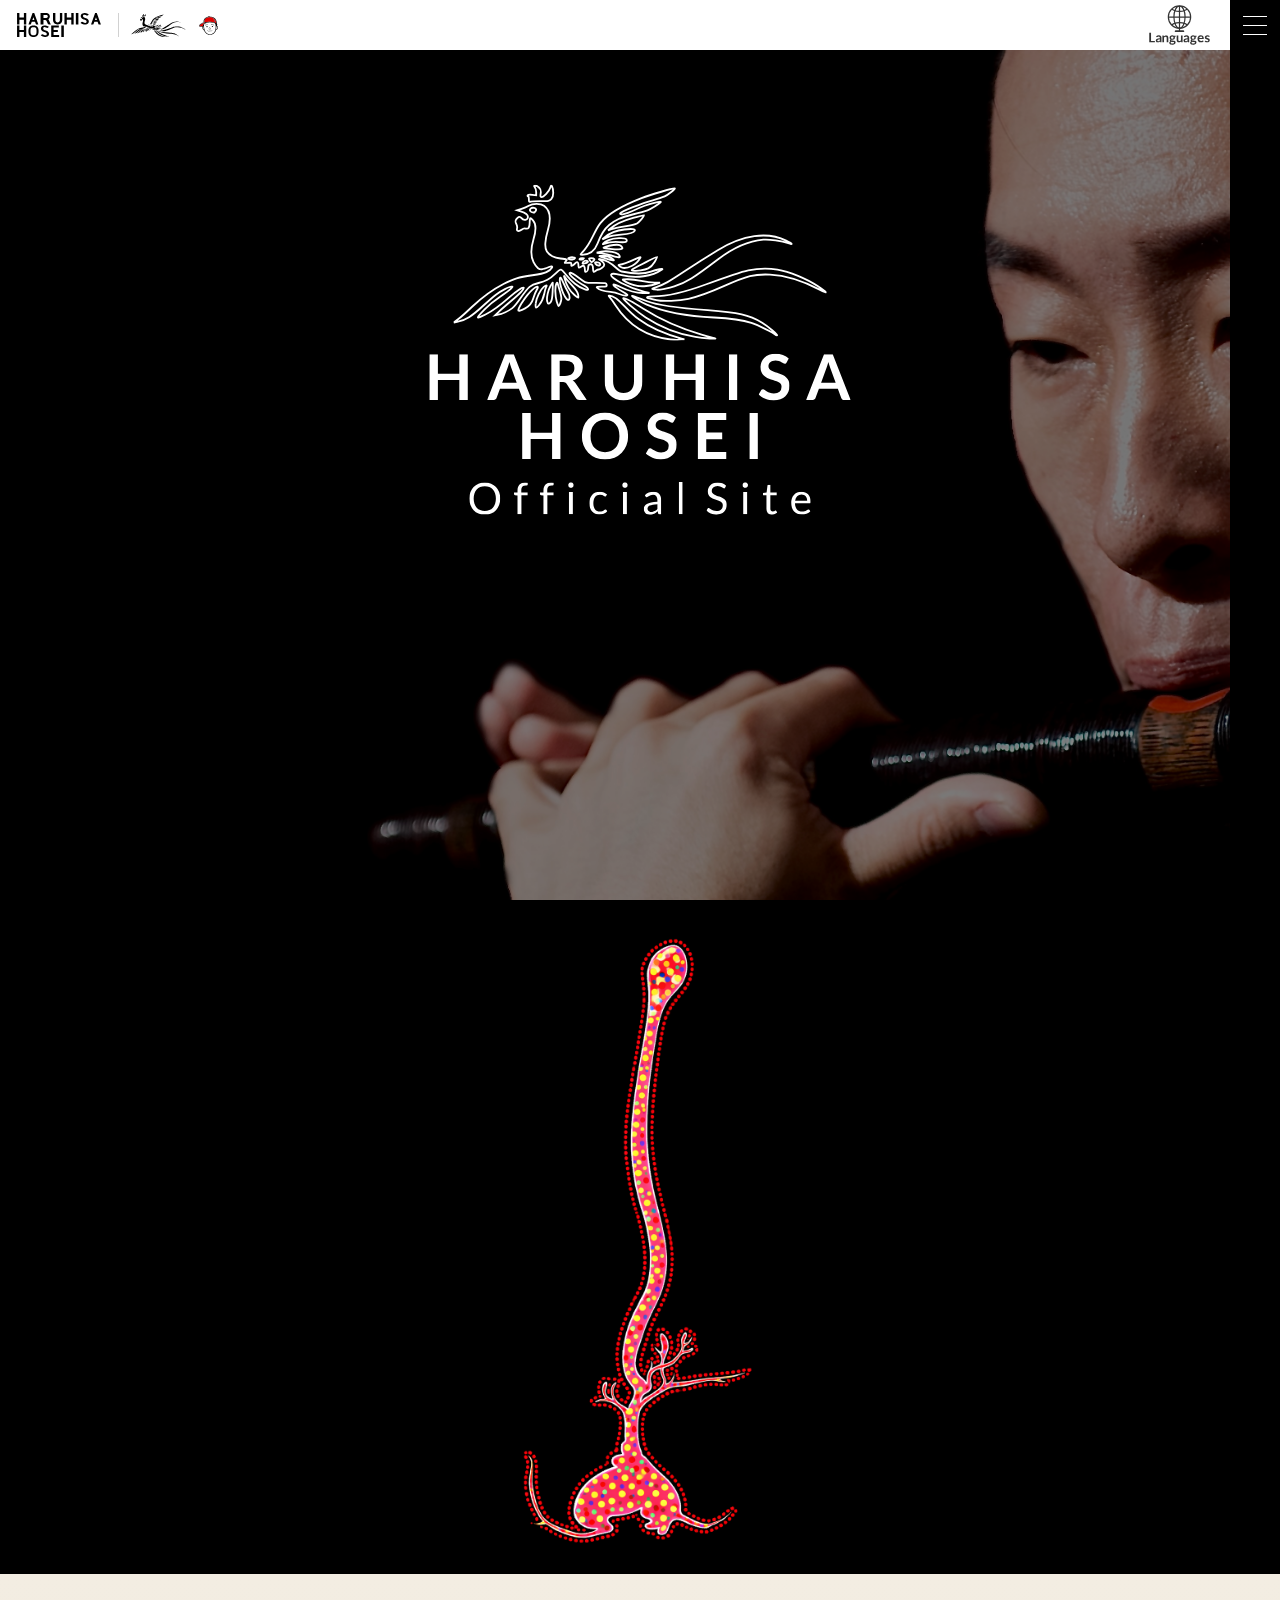
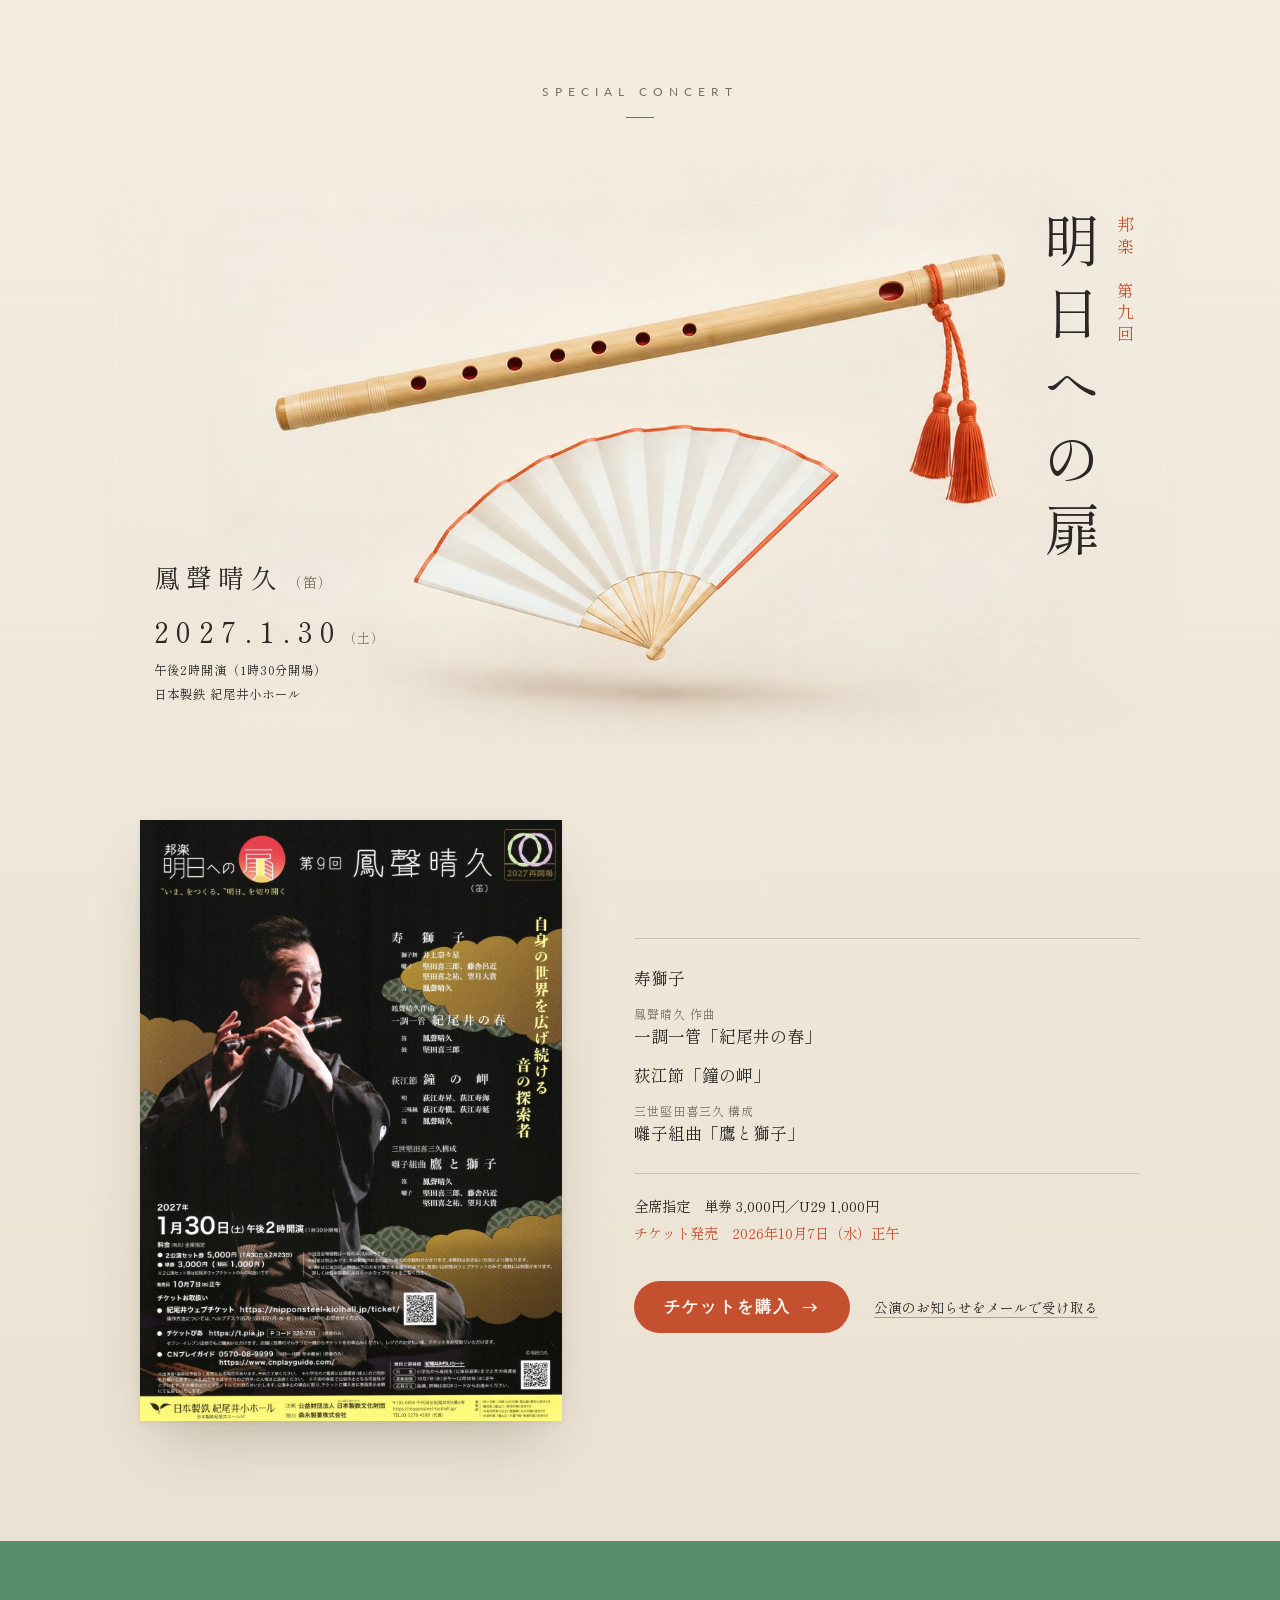
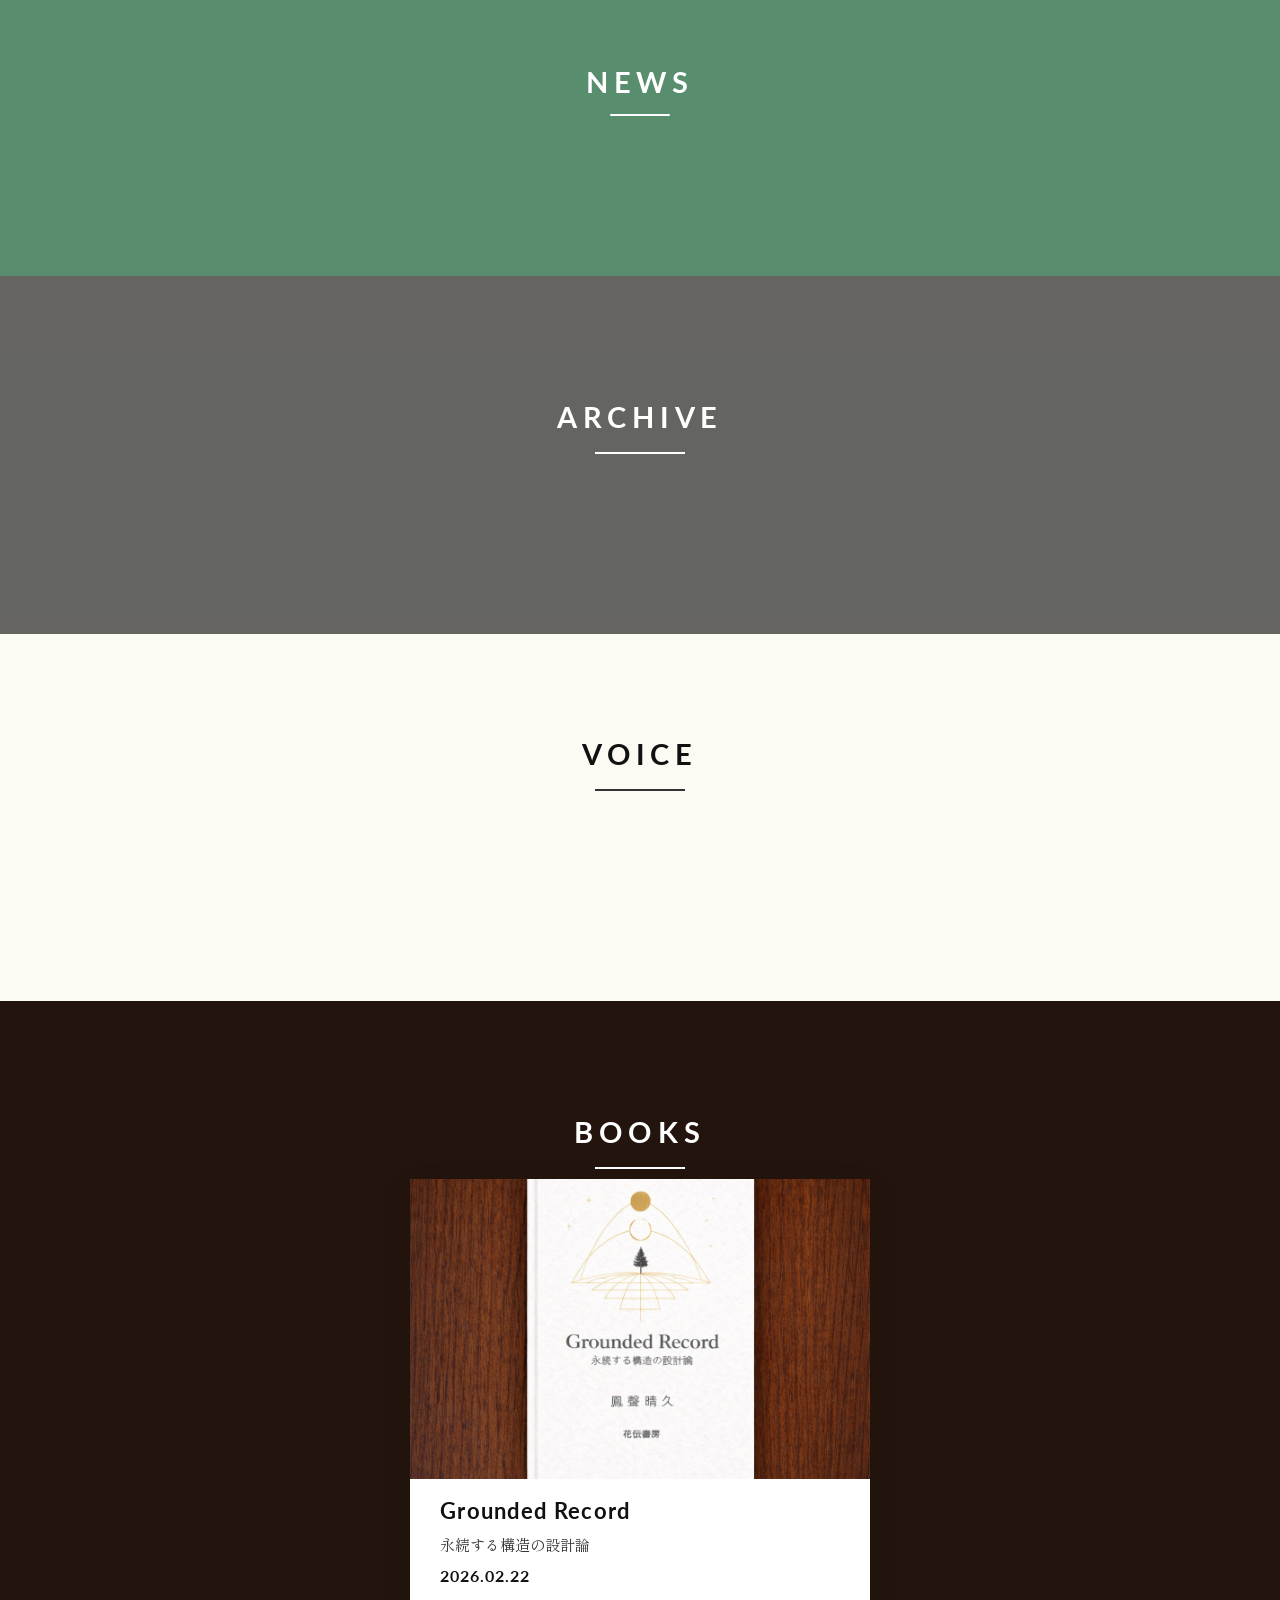
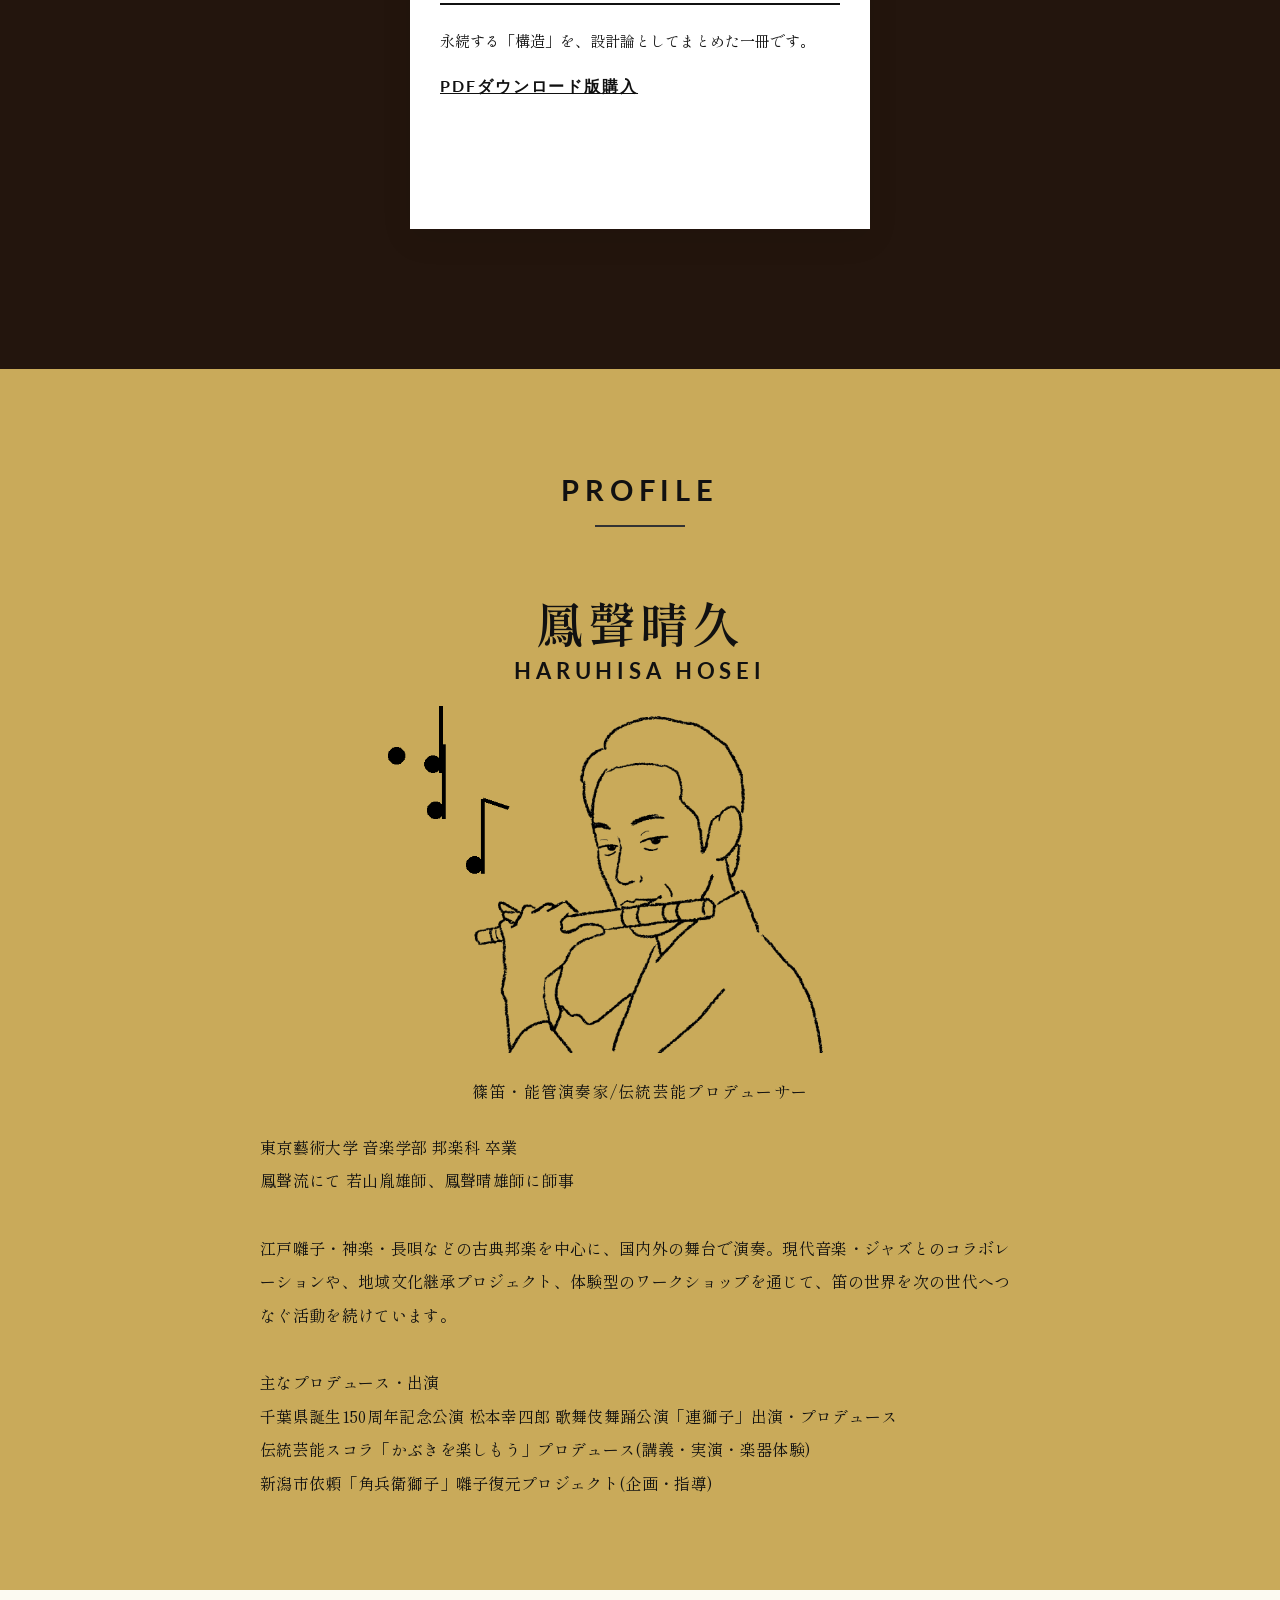
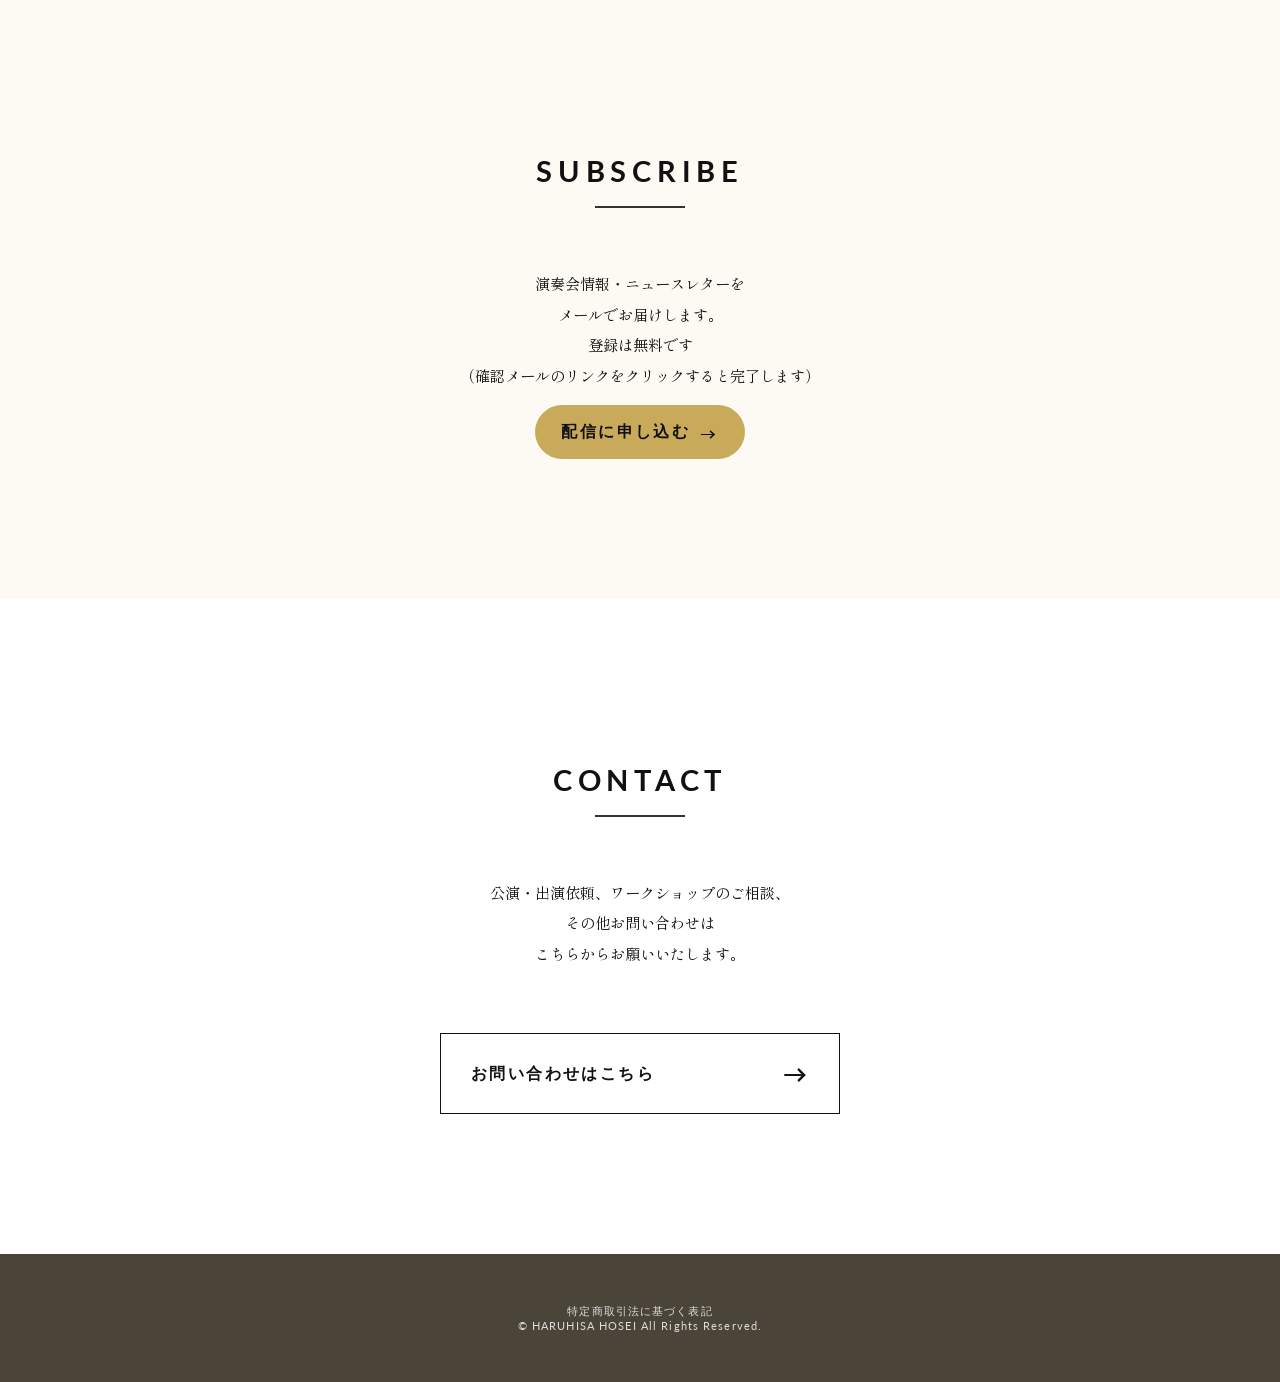
==== commit ce62eee2: "特設コーナーの画像：扇の下の影が入るように切り出し直し Co-Authored-By: Claude Opus 5.5 <noreply@anthropic.com> Claude-Session: " ====
--- a/index.html
+++ b/index.html
@@ -33,7 +33,7 @@
 <link rel="preconnect" href="https://fonts.gstatic.com" crossorigin>
 <link href="https://fonts.googleapis.com/css2?family=Shippori+Mincho:wght@400;700&family=Lato:wght@400;700&display=swap" rel="stylesheet">
 
-<link rel="stylesheet" href="css/style.css?v=20261102c">
+<link rel="stylesheet" href="css/style.css?v=20261102d">
 </head>
 <body class="home">
 <a class="skip-link" href="#main">Skip to content</a>
@@ -92,7 +92,7 @@
     <section class="feature-section" id="feature" data-until="2027-01-31">
         <p class="feature-kicker fade-up">SPECIAL CONCERT</p>
         <div class="feature-poster fade-up">
-            <img class="poster-img" src="images/asu-eno-tobira_visual.jpg" alt="" width="1456" height="716" loading="lazy">
+            <img class="poster-img" src="images/asu-eno-tobira_visual.jpg" alt="" width="1456" height="795" loading="lazy">
             <div class="poster-head">
                 <p class="poster-series">邦楽　第九回</p>
                 <h2 class="poster-title">明日への扉</h2>
